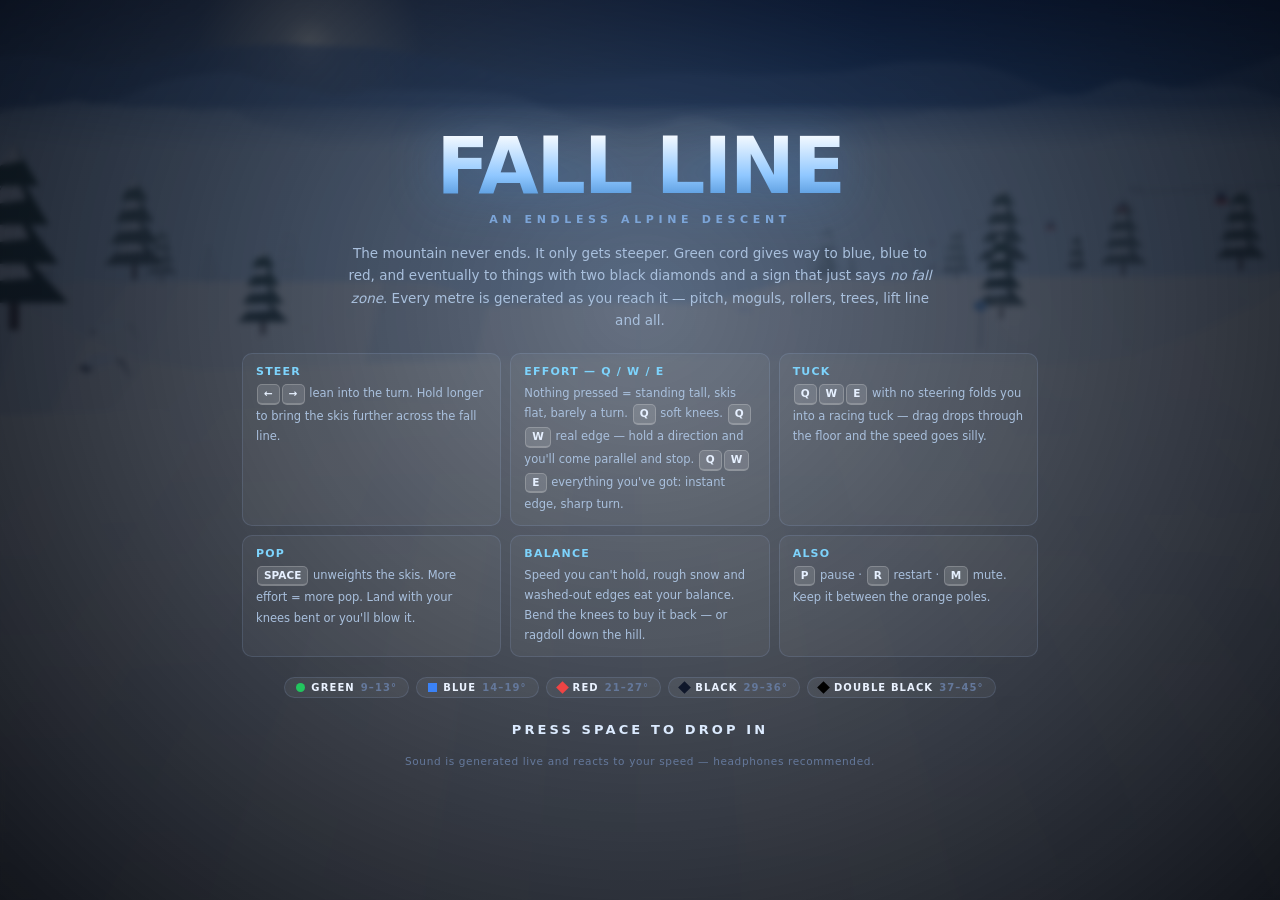
==== index.html @ 4e6a91bf "Add FALL LINE: an endless procedural alpine skiing game A single self-contained HTML file — no build" ====
<!DOCTYPE html>
<html lang="en">
<head>
<meta charset="utf-8">
<meta name="viewport" content="width=device-width, initial-scale=1, user-scalable=no">
<title>FALL LINE — an endless alpine descent</title>
<style>
  *{margin:0;padding:0;box-sizing:border-box}
  html,body{width:100%;height:100%;overflow:hidden;background:#070b14;
    font-family:"Inter",ui-sans-serif,system-ui,-apple-system,"Segoe UI",Roboto,Helvetica,Arial,sans-serif;
    color:#eaf2ff;-webkit-font-smoothing:antialiased;touch-action:none;user-select:none}
  #wrap{position:fixed;inset:0}
  canvas{display:block;width:100%;height:100%}

  /* ---------- HUD ---------- */
  #hud{position:absolute;inset:0;pointer-events:none;opacity:0;transition:opacity .4s}
  #hud.on{opacity:1}
  /* the scene behind the HUD is bright snow, so panels need real weight */
  .panel{position:absolute;background:rgba(9,17,33,.70);border:1px solid rgba(150,192,255,.22);
    border-radius:12px;padding:9px 13px;backdrop-filter:blur(9px);-webkit-backdrop-filter:blur(9px);
    box-shadow:0 6px 26px rgba(6,14,30,.30)}
  .lbl{font-size:9.5px;letter-spacing:.16em;text-transform:uppercase;color:#7f97bb;font-weight:700}
  .val{font-variant-numeric:tabular-nums;font-weight:800;line-height:1}

  #runInfo{top:16px;left:16px;min-width:210px}
  #runName{font-size:16px;font-weight:800;letter-spacing:.01em;margin-top:3px;text-shadow:0 1px 6px #000}
  #diffPill{display:inline-flex;align-items:center;gap:6px;margin-top:7px;padding:3px 10px 3px 7px;
    border-radius:999px;font-size:10px;font-weight:900;letter-spacing:.14em;
    background:#22c55e;color:#04220f;border:1px solid rgba(255,255,255,.35)}
  #diffGlyph{display:inline-block;width:11px;height:11px;background:currentColor}
  #pitchRead{margin-top:7px;font-size:10.5px;color:#93a9c9;letter-spacing:.06em}

  #dist{top:16px;left:50%;transform:translateX(-50%);text-align:center;min-width:170px}
  #distVal{font-size:27px}
  #dropVal{font-size:11px;color:#8fa6c6;margin-top:4px;font-variant-numeric:tabular-nums}

  #spd{top:16px;right:16px;text-align:right;min-width:158px}
  #spdVal{font-size:40px;letter-spacing:-.02em}
  #spdVal small{font-size:13px;color:#7f97bb;font-weight:700;letter-spacing:.1em;margin-left:5px}
  #spdSub{font-size:10.5px;color:#8fa6c6;margin-top:3px;font-variant-numeric:tabular-nums}
  #gforce{margin-top:6px;height:3px;border-radius:2px;background:rgba(255,255,255,.12);overflow:hidden}
  #gforceF{height:100%;width:0%;background:linear-gradient(90deg,#38bdf8,#a78bfa);transition:width .06s}

  #stance{bottom:16px;left:16px;min-width:236px}
  #keys{display:flex;gap:7px;margin-top:7px}
  .key{flex:1;text-align:center;padding:7px 0 6px;border-radius:8px;border:1px solid rgba(160,200,255,.2);
    background:rgba(255,255,255,.045);font-weight:900;font-size:14px;color:#5d739a;
    transition:background .08s,color .08s,box-shadow .08s}
  .key.on{background:linear-gradient(180deg,#7dd3fc,#38bdf8);color:#04202e;border-color:#bae6fd;
    box-shadow:0 0 16px rgba(56,189,248,.55)}
  .key i{display:block;font-style:normal;font-size:8px;letter-spacing:.08em;opacity:.72;margin-top:2px;font-weight:700}
  #stanceTxt{margin-top:8px;font-size:11px;color:#a9c0dd;letter-spacing:.03em;height:14px}
  #edgeWrap{margin-top:8px}
  #edgeBar{height:5px;border-radius:3px;background:rgba(255,255,255,.1);overflow:hidden;margin-top:4px;
    display:flex;justify-content:center}
  #edgeL,#edgeR{height:100%;width:0%;background:linear-gradient(90deg,#fbbf24,#f97316)}
  #edgeL{transform-origin:right}

  #stab{bottom:16px;right:16px;min-width:186px}
  #stabBar{height:8px;border-radius:5px;background:rgba(255,255,255,.1);overflow:hidden;margin-top:7px}
  #stabF{height:100%;width:0%;background:linear-gradient(90deg,#34d399,#fbbf24 62%,#ef4444);transition:width .05s}
  #stabTxt{margin-top:6px;font-size:10px;letter-spacing:.1em;color:#8fa6c6;font-weight:700;height:12px}

  /* upcoming-runs strip */
  #strip{position:absolute;right:16px;top:132px;width:22px;bottom:136px;border-radius:7px;
    overflow:hidden;border:1px solid rgba(150,192,255,.26);background:rgba(9,17,33,.70);
    display:flex;flex-direction:column-reverse;backdrop-filter:blur(9px);
    box-shadow:0 6px 26px rgba(6,14,30,.30)}
  .seg{width:100%;position:relative;border-top:1px solid rgba(226,240,255,.55)}
  #stripMe{position:absolute;left:0;width:100%;height:0;border-top:2px solid #fff;
    box-shadow:0 0 9px rgba(255,255,255,.95);z-index:2}
  #stripMe::after{content:'';position:absolute;left:-3px;top:-4px;border:4px solid transparent;
    border-left-color:#fff;filter:drop-shadow(0 0 3px rgba(255,255,255,.9))}

  /* centre toasts */
  #toast{position:absolute;left:50%;top:31%;transform:translate(-50%,-50%);text-align:center;
    pointer-events:none;opacity:0;transition:opacity .25s}
  #toast.on{opacity:1}
  #toastDiff{font-size:11px;font-weight:900;letter-spacing:.3em;padding:4px 14px;border-radius:999px;display:inline-block}
  #toastName{font-size:34px;font-weight:900;letter-spacing:.02em;margin-top:9px;text-shadow:0 3px 22px rgba(0,0,0,.85)}
  #toastSub{font-size:11.5px;letter-spacing:.22em;color:#cfe0f7;margin-top:6px;font-weight:700}

  #alerts{position:absolute;left:50%;bottom:24%;transform:translateX(-50%);text-align:center;width:420px}
  #airTime{font-size:30px;font-weight:900;letter-spacing:.05em;opacity:0;transition:opacity .18s;
    text-shadow:0 3px 18px rgba(0,0,0,.8);color:#e0f2fe}
  #warn{margin-top:6px;font-size:12px;font-weight:900;letter-spacing:.26em;color:#fca5a5;opacity:0;transition:opacity .2s}

  /* ---------- SCREENS ---------- */
  #screens{position:absolute;inset:0;display:flex;align-items:center;justify-content:center;
    background:radial-gradient(ellipse at 50% 34%,rgba(16,30,56,.6),rgba(4,7,14,.94));
    backdrop-filter:blur(3px);transition:opacity .35s}
  #screens.hide{opacity:0;pointer-events:none}
  .card{width:min(860px,92vw);max-height:92vh;overflow:auto;padding:28px 32px 26px;text-align:center}
  h1{font-size:clamp(40px,8vw,78px);font-weight:900;letter-spacing:-.03em;line-height:.92;
    background-image:linear-gradient(180deg,#fff,#8fc7ff 62%,#4b8fd4);-webkit-background-clip:text;
    background-clip:text;color:transparent;filter:drop-shadow(0 4px 26px rgba(70,140,220,.4))}
  /* NB: override with background-IMAGE only — the `background` shorthand
     resets background-clip and the heading turns into a solid bar. */
  h1.crash{background-image:linear-gradient(180deg,#fff,#fca5a5 68%,#ef4444);
    filter:drop-shadow(0 4px 26px rgba(220,70,70,.42))}
  .tag{font-size:11px;letter-spacing:.42em;color:#7ea6d8;margin-top:10px;font-weight:700}
  .blurb{margin:16px auto 0;max-width:600px;font-size:13.5px;line-height:1.65;color:#a9c0dd}
  .ctrls{display:grid;grid-template-columns:repeat(auto-fit,minmax(232px,1fr));gap:9px;margin-top:22px;text-align:left}
  .ctrl{background:rgba(255,255,255,.045);border:1px solid rgba(160,200,255,.14);border-radius:10px;padding:11px 13px}
  .ctrl b{display:block;font-size:11px;letter-spacing:.11em;color:#7dd3fc;margin-bottom:4px;font-weight:800}
  .ctrl span{font-size:11.5px;color:#a9c0dd;line-height:1.5}
  kbd{display:inline-block;padding:1px 6px;border-radius:5px;background:rgba(255,255,255,.13);
    border:1px solid rgba(255,255,255,.2);border-bottom-width:2px;font:inherit;font-size:10.5px;
    font-weight:800;color:#e6f0ff;margin:0 1px}
  .legend{display:flex;flex-wrap:wrap;gap:7px;justify-content:center;margin-top:20px}
  .lg{display:flex;align-items:center;gap:6px;font-size:10px;font-weight:800;letter-spacing:.11em;
    padding:4px 11px;border-radius:999px;background:rgba(255,255,255,.05);border:1px solid rgba(160,200,255,.14)}
  .lg i{width:9px;height:9px;display:inline-block}
  .go{margin-top:24px;font-size:13px;letter-spacing:.24em;font-weight:900;color:#dbeafe;
    animation:pulse 1.7s ease-in-out infinite}
  @keyframes pulse{0%,100%{opacity:.45}50%{opacity:1}}
  .btn{pointer-events:auto;cursor:pointer;margin-top:20px;display:inline-block;padding:12px 30px;
    border-radius:999px;font-weight:900;letter-spacing:.16em;font-size:12px;color:#04202e;
    background:linear-gradient(180deg,#93d7fb,#38bdf8);border:1px solid #bae6fd;
    box-shadow:0 8px 30px rgba(56,189,248,.35)}
  .btn:hover{filter:brightness(1.09)}
  .btn.ghost{background:transparent;color:#a9c0dd;border-color:rgba(160,200,255,.22);box-shadow:none;margin-left:8px}

  .stats{display:grid;grid-template-columns:repeat(auto-fit,minmax(228px,1fr));gap:10px;margin-top:22px}
  .st{background:rgba(255,255,255,.05);border:1px solid rgba(160,200,255,.14);border-radius:12px;padding:14px 10px}
  .st b{display:block;font-size:26px;font-weight:900;font-variant-numeric:tabular-nums;letter-spacing:-.02em}
  .st span{display:block;font-size:9px;letter-spacing:.17em;color:#7f97bb;margin-top:5px;font-weight:800}
  #grade{font-size:15px;font-weight:900;letter-spacing:.2em;margin-top:20px;color:#7dd3fc}
  #crashWhy{font-size:12.5px;color:#fca5a5;letter-spacing:.13em;font-weight:800;margin-top:9px}
  #best{font-size:11px;color:#7f97bb;letter-spacing:.1em;margin-top:14px;font-weight:700}
  .hint{font-size:10.5px;color:#64789b;margin-top:16px;letter-spacing:.06em;line-height:1.7}
  #fps{position:absolute;left:18px;top:176px;font-size:9px;color:#546d92;letter-spacing:.1em;font-weight:700}
</style>
</head>
<body>
<div id="wrap">
  <canvas id="c"></canvas>

  <div id="hud">
    <div class="panel" id="runInfo">
      <div class="lbl">Current piste</div>
      <div id="runName">—</div>
      <div id="diffPill"><i id="diffGlyph"></i><span id="diffTxt">GREEN</span></div>
      <div id="pitchRead">—</div>
    </div>

    <div class="panel" id="dist">
      <div class="lbl">Distance</div>
      <div class="val" id="distVal">0<small style="font-size:13px;color:#7f97bb"> m</small></div>
      <div id="dropVal">▼ 0 m vertical</div>
    </div>

    <div class="panel" id="spd">
      <div class="lbl">Speed</div>
      <div class="val" id="spdVal">0<small>KM/H</small></div>
      <div id="spdSub">max 0 · avg 0</div>
      <div id="gforce"><div id="gforceF"></div></div>
    </div>

    <div class="panel" id="stance">
      <div class="lbl">Stance &amp; effort</div>
      <div id="keys">
        <div class="key" id="kQ">Q<i>FLEX</i></div>
        <div class="key" id="kW">W<i>DRIVE</i></div>
        <div class="key" id="kE">E<i>SEND</i></div>
      </div>
      <div id="stanceTxt">Standing tall — no edge</div>
      <div id="edgeWrap">
        <div class="lbl">Edge angle <span id="edgeDeg" style="color:#cfe0f7">0°</span></div>
        <div id="edgeBar"><div id="edgeL"></div><div id="edgeR"></div></div>
      </div>
    </div>

    <div class="panel" id="stab">
      <div class="lbl">Balance</div>
      <div id="stabBar"><div id="stabF"></div></div>
      <div id="stabTxt">SOLID</div>
    </div>

    <div id="strip"><div id="stripMe"></div></div>

    <div id="toast">
      <div id="toastDiff">RED</div>
      <div id="toastName">—</div>
      <div id="toastSub">—</div>
    </div>

    <div id="alerts">
      <div id="airTime">AIR 0.0s</div>
      <div id="warn">OFF PISTE</div>
    </div>
    <div id="fps"></div>
  </div>

  <div id="screens">
    <div class="card" id="card"></div>
  </div>
</div>

<script>
"use strict";
/* ============================================================================
   FALL LINE — an endless procedural alpine descent
   Everything (terrain, art, physics, music) is generated at runtime.
   ========================================================================= */

/* ---------------------------------------------------------------- math ---- */
const TAU = Math.PI * 2, DEG = Math.PI / 180;
const clamp = (v, a, b) => v < a ? a : v > b ? b : v;
const lerp  = (a, b, t) => a + (b - a) * t;
const smooth= t => t * t * (3 - 2 * t);
const sstep = (a, b, x) => { const t = clamp((x - a) / (b - a || 1e-6), 0, 1); return t * t * (3 - 2 * t); };
const rnd   = (a, b) => a + Math.random() * (b - a);
const pick  = arr => arr[(Math.random() * arr.length) | 0];

function hashi(x, y) {
  let h = (Math.imul(x | 0, 374761393) + Math.imul(y | 0, 668265263)) | 0;
  h = Math.imul(h ^ (h >>> 13), 1274126177);
  return ((h ^ (h >>> 16)) >>> 0) / 4294967296;
}
function vnoise(x, y) {
  const xi = Math.floor(x), yi = Math.floor(y);
  const u = smooth(x - xi), v = smooth(y - yi);
  const a = hashi(xi, yi), b = hashi(xi + 1, yi), c = hashi(xi, yi + 1), d = hashi(xi + 1, yi + 1);
  return lerp(lerp(a, b, u), lerp(c, d, u), v);
}
function fbm(x, y, oct) {
  let s = 0, amp = 0.5, f = 1, norm = 0;
  for (let i = 0; i < oct; i++) { s += amp * vnoise(x * f, y * f); norm += amp; f *= 2.07; amp *= 0.5; }
  return s / norm;
}
function mulberry(seed) {
  let a = seed >>> 0;
  return function () {
    a = (a + 0x6D2B79F5) | 0;
    let t = Math.imul(a ^ (a >>> 15), 1 | a);
    t = (t + Math.imul(t ^ (t >>> 7), 61 | t)) ^ t;
    return ((t ^ (t >>> 14)) >>> 0) / 4294967296;
  };
}

/* ------------------------------------------------------------ constants --- */
const PHYS = {
  M: 80,             // skier + kit, kg
  G: 9.81,
  RHO: 1.15,         // air density at ~2000 m
  R_SIDECUT: 16.5,   // ski sidecut radius, m
  MU_PISTE: 0.055,   // groomed snow / base glide
  MU_POWDER: 0.135,  // off piste
  // per effort level 0..3
  CDA:       [0.86, 0.68, 0.52, 0.44],   // frontal drag area, m^2 (turning)
  CDA_TUCK:  0.235,                       // full tuck, QWE and no steering
  EDGE_MAX:  [7 * DEG, 27 * DEG, 48 * DEG, 66 * DEG],
  EDGE_RATE: [2.4, 4.0, 6.2, 9.5],       // how fast the edge sets, rad/s of travel
  PIVOT:     [0.22, 0.62, 1.15, 2.25],   // skidded steering authority, rad/s
  GRIP:      [0.34, 0.85, 1.42, 1.92],   // max lateral g the edges will hold
  COMFORT:   [12.5, 18.5, 25.5, 32.5],   // m/s before balance starts to erode
  ABSORB:    [5.6, 9.4, 13.8, 18.6],     // landing impact the legs will eat, m/s
  POP:       [1.5, 2.9, 4.2, 5.6],
};

const DIFFS = [
  { key:'green', label:'GREEN',        col:'#22c55e', ink:'#04220f', shape:'circle', slope:[9,13],  width:[27,35], mogul:0.00, rough:0.22, trees:0.30, roll:0.55, kick:0.15, glade:0    },
  { key:'blue',  label:'BLUE',         col:'#3b82f6', ink:'#dbeafe', shape:'square', slope:[14,19], width:[23,31], mogul:0.10, rough:0.38, trees:0.48, roll:0.85, kick:0.30, glade:0    },
  { key:'red',   label:'RED',          col:'#ef4444', ink:'#fee2e2', shape:'diamond',slope:[21,27], width:[18,26], mogul:0.38, rough:0.58, trees:0.70, roll:1.05, kick:0.45, glade:0.15 },
  { key:'black', label:'BLACK',        col:'#0f172a', ink:'#e2e8f0', shape:'diamond',slope:[29,36], width:[14,22], mogul:0.72, rough:0.82, trees:0.92, roll:1.25, kick:0.58, glade:0.35 },
  { key:'xblack',label:'DOUBLE BLACK', col:'#000000', ink:'#f8fafc', shape:'double', slope:[37,45], width:[11,18], mogul:0.96, rough:1.05, trees:1.10, roll:1.45, kick:0.70, glade:0.55 },
];

const NAMES = [
  ['Petit Ours','Promenade','Le Berceau','Sunnegga','Alpenrose','Marmot Meadow','Le Doux','Kinderweg','Bella Vista','Lärchenwald'],
  ['Le Grand Bleu','Chamois','Panorama','Silberhorn','Belvédère','Blaugrat','La Combe','Edelweiss','Mittelweg','Lac Bleu'],
  ['Rouge Vif','Diavolezza','Le Couloir','Steilhang','La Face','Vallée Perdue','Hexenkessel','Aiguille','Rossignol','Cresta Rossa'],
  ['Le Mur','Schwarzwand','La Bombardier','Corbeau','Todeswand','Grand Couloir','Le Tunnel','Wolfsschlucht','La Sauvage','Nera'],
  ['La Suicide','Diablerets','Höllenschlund','Le Dernier Cri','Zermatt Direttissima','La Chute','Der Sarg','Point of No Return'],
];

const RUN_TAGS = ['GROOMED AT 05:00','MOGULS','NARROW — CAUTION','WIND EXPOSED','GLADED','ICY IN PLACES','WIDE OPEN','ROLLERS','FRESH CORD','AVALANCHE ZONE','NO FALL ZONE','RACE TRAINING'];

/* ============================================================== COURSE ==== */
const ELEV_STEP = 1.0;
const COURSE = {
  sections: [], nextIdx: 0, nextZ: 0,
  elev: [], elevZ0: 0,
  kickers: [],
  chunks: new Map(),
  _cacheIdx: 0,
};

function centerAt(z) {   // the piste snakes down the mountain
  return 25 * Math.sin(z * 0.00405) + 11.5 * Math.sin(z * 0.01133 + 1.7) + 4.5 * Math.sin(z * 0.0281 + 0.6);
}
function liftX(z) { return 74 + 16 * Math.sin(z * 0.0021 + 0.4) + centerAt(z) * 0.35; }

function makeSection() {
  const i = COURSE.nextIdx++;
  // difficulty ramps, with the occasional breather
  let lvl = 0.15 + i * 0.40 + (vnoise(i * 0.63, 11.2) - 0.5) * 1.5;
  if (i > 3 && i % 5 === 4) lvl -= 1.35;                 // recovery run
  if (i === 0) lvl = 0; if (i === 1) lvl = Math.min(lvl, 1.2);
  const d = clamp(Math.round(lvl), 0, 4);
  const D = DIFFS[d];
  const len = rnd(360, 620);
  const s = {
    idx: i, diff: d, D,
    startZ: COURSE.nextZ, endZ: COURSE.nextZ + len,
    name: NAMES[d][(i * 7 + ((Math.random() * 97) | 0)) % NAMES[d].length],
    tag: pick(RUN_TAGS),
    slope: rnd(D.slope[0], D.slope[1]) * DEG,
    width: rnd(D.width[0], D.width[1]),
    mogul: D.mogul * rnd(0.55, 1.25) * (Math.random() < 0.42 ? 1 : 0.18),
    rough: D.rough * rnd(0.8, 1.2),
    roll:  D.roll  * rnd(0.7, 1.3),
    trees: D.trees, kick: D.kick, glade: D.glade * (Math.random() < 0.5 ? 1 : 0),
    phase: Math.random() * TAU,
    number: 1 + ((i * 3 + d) % 40),
  };
  COURSE.nextZ = s.endZ;
  COURSE.sections.push(s);

  // kickers / rollers you can actually launch off
  let z = s.startZ + 60;
  while (z < s.endZ - 60) {
    if (Math.random() < s.kick) {
      COURSE.kickers.push({
        z, x: centerAt(z) + rnd(-0.45, 0.45) * s.width,
        h: rnd(1.1, 1.4 + s.kick * 2.2), rx: rnd(3.2, 6.4), rz: rnd(5.5, 10),
      });
    }
    z += rnd(70, 150);
  }
  return s;
}

function slopeBlendAt(z) {          // smooth pitch across section joins
  const S = COURSE.sections;
  const i = sectionIndexAt(z), s = S[i], BL = 55;
  if (z < s.startZ + BL && i > 0) {
    const t = 0.5 * (1 - sstep(s.startZ, s.startZ + BL, z));
    return lerp(s.slope, S[i - 1].slope, t);
  }
  if (z > s.endZ - BL && i < S.length - 1) {
    const t = 0.5 * sstep(s.endZ - BL, s.endZ, z);
    return lerp(s.slope, S[i + 1].slope, t);
  }
  return s.slope;
}

function sectionIndexAt(z) {
  const S = COURSE.sections;
  let i = COURSE._cacheIdx;
  if (i < S.length && z >= S[i].startZ && z < S[i].endZ) return i;
  if (z < S[0].startZ) return 0;
  if (z >= S[S.length - 1].endZ) return S.length - 1;
  let lo = 0, hi = S.length - 1;
  while (lo < hi) { const m = (lo + hi) >> 1; if (z < S[m].endZ) hi = m; else lo = m + 1; }
  COURSE._cacheIdx = lo;
  return lo;
}

const P = { slope:0, width:0, mogul:0, rough:0, roll:0, phase:0, diff:0, sec:null };
function paramsAt(z) {
  const S = COURSE.sections;
  const i = sectionIndexAt(z), s = S[i], BL = 55;
  let o = s, t = 0;
  if (z < s.startZ + BL && i > 0)            { o = S[i - 1]; t = 0.5 * (1 - sstep(s.startZ, s.startZ + BL, z)); }
  else if (z > s.endZ - BL && i < S.length-1){ o = S[i + 1]; t = 0.5 * sstep(s.endZ - BL, s.endZ, z); }
  P.slope = lerp(s.slope, o.slope, t);
  P.width = lerp(s.width, o.width, t);
  P.mogul = lerp(s.mogul, o.mogul, t);
  P.rough = lerp(s.rough, o.rough, t);
  P.roll  = lerp(s.roll,  o.roll,  t);
  P.phase = s.phase; P.diff = s.diff; P.sec = s;
  return P;
}

function ensureCourse(zAhead) {
  while (COURSE.nextZ < zAhead + 900) makeSection();
  // elevation profile, integrated from the pitch
  const E = COURSE.elev;
  if (E.length === 0) { COURSE.elevZ0 = -40; E.push(0); }
  let zEnd = COURSE.elevZ0 + (E.length - 1) * ELEV_STEP;
  while (zEnd < zAhead + 950) {
    E.push(E[E.length - 1] - Math.tan(slopeBlendAt(zEnd + ELEV_STEP * 0.5)) * ELEV_STEP);
    zEnd += ELEV_STEP;
  }
}
function pruneCourse(z) {
  const drop = Math.floor((z - 400 - COURSE.elevZ0) / ELEV_STEP);
  if (drop > 600) { COURSE.elev.splice(0, drop); COURSE.elevZ0 += drop * ELEV_STEP; }
  while (COURSE.sections.length > 2 && COURSE.sections[1].endZ < z - 300) {
    COURSE.sections.shift(); COURSE._cacheIdx = Math.max(0, COURSE._cacheIdx - 1);
  }
  while (COURSE.kickers.length && COURSE.kickers[0].z < z - 220) COURSE.kickers.shift();
  for (const k of COURSE.chunks.keys()) if (k * CHUNK < z - 140) COURSE.chunks.delete(k);
}
function baseElev(z) {
  const E = COURSE.elev;
  const f = (z - COURSE.elevZ0) / ELEV_STEP;
  let i = f | 0;
  if (i < 0) return E[0] - (z - COURSE.elevZ0) * 0.2;
  if (i >= E.length - 1) return E[E.length - 1];
  return lerp(E[i], E[i + 1], f - i);
}

/* active kickers, refreshed once per frame (keeps terrainH cheap) */
let activeKick = [], activeKickN = 0;
function refreshKickers(z) {
  activeKick.length = 0;
  for (let i = 0; i < COURSE.kickers.length; i++) {
    const k = COURSE.kickers[i];
    if (k.z > z - 60 && k.z < z + 260) activeKick.push(k);
    else if (k.z >= z + 260) break;
  }
  activeKickN = activeKick.length;
}

/* --------------------------------------------------------- height field --
   Everything that only depends on z is cached: the sampler walks the grid
   row by row, so the same z is asked for dozens of times in a row.          */
const _ZC = [{z:NaN},{z:NaN},{z:NaN},{z:NaN},{z:NaN},{z:NaN}];
let _zci = 0;
function clearZCache() { for (const c of _ZC) c.z = NaN; }
function zData(z) {
  for (let i = 0; i < 6; i++) if (_ZC[i].z === z) return _ZC[i];
  const c = _ZC[_zci]; _zci = (_zci + 1) % 6;
  const p = paramsAt(z);
  c.z = z;
  c.base   = baseElev(z);
  c.center = centerAt(z);
  c.width  = p.width;
  c.mogul  = p.mogul;
  c.rough  = p.rough;
  c.roll   = p.roll * 1.15 * Math.sin(z * 0.0575 + p.phase) * (0.62 + 0.38 * Math.sin(z * 0.0187 + 2.1));
  return c;
}

function terrainH(x, z) {
  const c = zData(z);
  let h = c.base + c.roll;
  const dx = x - c.center, adx = dx < 0 ? -dx : dx;
  const hw = c.width;

  // gentle crown on the piste, then banks rising outside the markers
  h -= 0.00085 * dx * dx * (adx < hw ? 1 : (hw * hw) / (adx * adx));
  const over = adx - hw;
  if (over > 0) h += Math.min(6.5, 0.026 * over * over);

  const onPiste = 1 - sstep(hw * 0.86, hw * 1.16, adx);

  // moguls — a rotated hex-ish lattice, only where the piste is
  if (c.mogul > 0.02 && onPiste > 0.01) {
    const a = x * 0.92 + z * 0.37, b = z * 0.84 - x * 0.32;
    h += c.mogul * 0.50 * onPiste * (Math.sin(a) + Math.sin(b) + 0.55 * Math.sin(a + b));
  }

  // surface texture / chatter
  h += c.rough * 0.32 * (fbm(x * 0.075, z * 0.075, 2) - 0.5);
  if (onPiste < 0.98) h += (1 - onPiste) * 1.55 * (fbm(x * 0.115, z * 0.115, 3) - 0.5);

  // kickers
  for (let i = 0; i < activeKickN; i++) {
    const k = activeKick[i], kz = z - k.z;
    if (kz < -k.rz * 1.9 || kz > k.rz * 1.25) continue;
    const kx = (x - k.x) / k.rx;
    if (kx > 1.7 || kx < -1.7) continue;
    const ramp = sstep(-k.rz * 1.7, k.rz * 0.42, kz) * (1 - sstep(k.rz * 0.5, k.rz * 1.05, kz));
    h += k.h * ramp * Math.exp(-kx * kx * 1.35);
  }
  return h;
}

const NRM = { x:0, y:1, z:0 };
function terrainN(x, z, eps) {
  eps = eps || 0.55;
  const h0 = terrainH(x, z);
  const hx = terrainH(x + eps, z) - h0;
  const hz = terrainH(x, z + eps) - h0;
  let nx = -hx / eps, ny = 1, nz = -hz / eps;
  const l = Math.hypot(nx, ny, nz);
  NRM.x = nx / l; NRM.y = ny / l; NRM.z = nz / l;
  return NRM;
}

/* ============================================================== OBJECTS === */
const CHUNK = 25;
const OBJ = { TREE:0, ROCK:1, POLE:2, SIGN:3, BANNER:4, TOWER:5, NET:6, GUN:7, HAY:8 };

function chunkAt(ci) {
  let list = COURSE.chunks.get(ci);
  if (list) return list;
  list = [];
  const R = mulberry(0x9e3779b1 ^ (ci * 2654435761));
  const z0 = ci * CHUNK, z1 = z0 + CHUNK;
  if (z1 > COURSE.nextZ - 40 || z0 < COURSE.elevZ0 + 4) { COURSE.chunks.set(ci, list); return list; }

  const p = paramsAt(z0 + CHUNK * 0.5);
  const sec = p.sec, cx = centerAt(z0 + CHUNK * 0.5), hw = p.width;

  // section furniture — sign pair + gate banner at the top of every run
  if (sec.startZ >= z0 && sec.startZ < z1) {
    const sz = sec.startZ, sc = centerAt(sz), sw = paramsAt(sz).width;
    list.push({ t:OBJ.BANNER, z:sz, x:sc, w:sw, sec, hard:true });
    list.push({ t:OBJ.SIGN, z:sz + 7, x:sc - sw - 2.6, sec, side:-1, hard:true });
    list.push({ t:OBJ.SIGN, z:sz + 7, x:sc + sw + 2.6, sec, side: 1, hard:true });
  }

  // piste markers, every 15 m each side, alternating colour
  for (let z = z0; z < z1; z += 15) {
    const zz = Math.ceil(z / 15) * 15;
    if (zz < z0 || zz >= z1) continue;
    const c = centerAt(zz), w = paramsAt(zz).width;
    const orange = ((zz / 15) | 0) % 2 === 0;
    list.push({ t:OBJ.POLE, z:zz, x:c - w, orange });
    list.push({ t:OBJ.POLE, z:zz, x:c + w, orange, right:true });
  }

  // B-net on the steeper stuff
  if (sec.diff >= 3 && R() < 0.45) {
    const side = R() < 0.5 ? -1 : 1;
    for (let z = z0; z < z1; z += 5) {
      const c = centerAt(z), w = paramsAt(z).width;
      list.push({ t:OBJ.NET, z, x:c + side * (w + 1.3), side, end:(z + 5 >= z1) });
    }
  }

  // trees — outside the markers, plus glades inside on the gnarly runs
  const nTree = Math.round(sec.trees * 13);
  for (let i = 0; i < nTree; i++) {
    const z = z0 + R() * CHUNK;
    const c = centerAt(z), w = paramsAt(z).width;
    const side = R() < 0.5 ? -1 : 1;
    let x = c + side * (w + 2.2 + Math.pow(R(), 0.62) * 52);
    if (sec.glade > 0 && R() < sec.glade * 0.5) x = c + (R() * 2 - 1) * w * 0.92;
    list.push({ t:OBJ.TREE, z, x, h:rnd(4.5, 12.5), kind:R() < 0.72 ? 0 : 1, seed:R() });
  }

  // rocks & terrain features
  const nRock = Math.round((0.7 + sec.diff * 0.75) * R() * 3);
  for (let i = 0; i < nRock; i++) {
    const z = z0 + R() * CHUNK;
    const c = centerAt(z), w = paramsAt(z).width;
    const inside = sec.diff >= 3 && R() < 0.34;
    const x = inside ? c + (R() * 2 - 1) * w * 0.85 : c + (R() < 0.5 ? -1 : 1) * (w + 1.5 + R() * 30);
    list.push({ t:OBJ.ROCK, z, x, r:rnd(0.55, 1.7), seed:R() });
  }

  // snow guns on the easier pistes
  if (sec.diff <= 2 && R() < 0.22) {
    const z = z0 + R() * CHUNK, c = centerAt(z), w = paramsAt(z).width;
    list.push({ t:OBJ.GUN, z, x:c + (R() < 0.5 ? -1 : 1) * (w + 1.8), seed:R() });
  }

  // chairlift towers every 60 m
  const tz = Math.ceil(z0 / 60) * 60;
  if (tz >= z0 && tz < z1) list.push({ t:OBJ.TOWER, z:tz, x:liftX(tz), h:rnd(9, 13.5) });

  // padded hay bales guarding the nasty stuff
  if (sec.diff >= 2 && R() < 0.15) {
    const z = z0 + R() * CHUNK, c = centerAt(z), w = paramsAt(z).width;
    list.push({ t:OBJ.HAY, z, x:c + (R() < 0.5 ? -1 : 1) * (w + 0.8), seed:R() });
  }

  for (const o of list) if (o.y === undefined) o.y = terrainH(o.x, o.z);
  list.sort((a, b) => b.z - a.z);
  COURSE.chunks.set(ci, list);
  return list;
}

/* ================================================================ AUDIO === */
const AU = {
  ctx:null, ok:false, muted:false,
  master:null, musicBus:null, sfxBus:null, delay:null, noiseBuf:null,
  wind:null, windGain:null, windFilt:null,
  carve:null, carveGain:null, carveFilt:null,
  chatter:null, chatterGain:null,
  step:0, nextT:0, bpm:96, intensity:0, prog:null, root:57, curDiff:-1,

  init() {
    if (this.ctx) return;
    const AC = window.AudioContext || window.webkitAudioContext;
    if (!AC) return;
    const ctx = this.ctx = new AC();

    const comp = ctx.createDynamicsCompressor();
    comp.threshold.value = -15; comp.knee.value = 26; comp.ratio.value = 5;
    comp.attack.value = 0.004; comp.release.value = 0.22;
    this.master = ctx.createGain(); this.master.gain.value = 0.85;
    this.master.connect(comp); comp.connect(ctx.destination);

    this.musicBus = ctx.createGain(); this.musicBus.gain.value = 0.62; this.musicBus.connect(this.master);
    this.sfxBus   = ctx.createGain(); this.sfxBus.gain.value   = 0.95; this.sfxBus.connect(this.master);

    // ping-pong-ish delay for the arp / lead
    const d = ctx.createDelay(1.0); d.delayTime.value = 0.27;
    const fb = ctx.createGain(); fb.gain.value = 0.36;
    const dl = ctx.createBiquadFilter(); dl.type = 'lowpass'; dl.frequency.value = 2400;
    d.connect(dl); dl.connect(fb); fb.connect(d);
    const dw = ctx.createGain(); dw.gain.value = 0.42; d.connect(dw); dw.connect(this.musicBus);
    this.delay = d;

    // noise source used by every wind / snow-spray voice
    const n = ctx.sampleRate * 2;
    const buf = ctx.createBuffer(1, n, ctx.sampleRate);
    const ch = buf.getChannelData(0);
    let last = 0;
    for (let i = 0; i < n; i++) { const w = Math.random() * 2 - 1; last = (last + 0.03 * w) / 1.03; ch[i] = w * 0.72 + last * 2.6; }
    this.noiseBuf = buf;

    this.wind = this.loopNoise(); this.windFilt = ctx.createBiquadFilter();
    this.windFilt.type = 'bandpass'; this.windFilt.frequency.value = 480; this.windFilt.Q.value = 0.62;
    this.windGain = ctx.createGain(); this.windGain.gain.value = 0;
    this.wind.connect(this.windFilt); this.windFilt.connect(this.windGain); this.windGain.connect(this.sfxBus);

    this.carve = this.loopNoise(); this.carveFilt = ctx.createBiquadFilter();
    this.carveFilt.type = 'bandpass'; this.carveFilt.frequency.value = 1800; this.carveFilt.Q.value = 1.5;
    this.carveGain = ctx.createGain(); this.carveGain.gain.value = 0;
    this.carve.connect(this.carveFilt); this.carveFilt.connect(this.carveGain); this.carveGain.connect(this.sfxBus);

    this.chatter = this.loopNoise(); const cf = ctx.createBiquadFilter();
    cf.type = 'lowpass'; cf.frequency.value = 260; cf.Q.value = 6;
    this.chatterGain = ctx.createGain(); this.chatterGain.gain.value = 0;
    this.chatter.connect(cf); cf.connect(this.chatterGain); this.chatterGain.connect(this.sfxBus);

    this.nextT = ctx.currentTime + 0.12;
    this.setDifficulty(0);
    this.ok = true;
  },
  loopNoise() {
    const s = this.ctx.createBufferSource();
    s.buffer = this.noiseBuf; s.loop = true; s.start();
    return s;
  },
  resume() { if (this.ctx && this.ctx.state === 'suspended') this.ctx.resume(); },

  setDifficulty(d) {
    if (d === this.curDiff) return;
    this.curDiff = d;
    const MAJ = [0,4,7,11], MIN = [0,3,7,10], SUS = [0,5,7,10], DIM = [0,3,6,10];
    const table = [
      { root:64, seq:[[0,MAJ],[7,MAJ],[9,MIN],[5,MAJ]] },
      { root:62, seq:[[0,MAJ],[5,MAJ],[7,SUS],[9,MIN]] },
      { root:57, seq:[[0,MIN],[10,MAJ],[5,MIN],[7,MIN]] },
      { root:55, seq:[[0,MIN],[8,MAJ],[3,MAJ],[10,MAJ]] },
      { root:53, seq:[[0,MIN],[1,MAJ],[0,MIN],[8,DIM]] },
    ][clamp(d, 0, 4)];
    this.root = table.root; this.prog = table.seq;
  },
  mtof: m => 440 * Math.pow(2, (m - 69) / 12),

  voice(o) {
    const ctx = this.ctx, t = o.t;
    const osc = ctx.createOscillator();
    osc.type = o.type || 'sawtooth';
    osc.frequency.setValueAtTime(o.f, t);
    if (o.f2) osc.frequency.exponentialRampToValueAtTime(Math.max(20, o.f2), t + o.dur * (o.slide || 0.85));
    if (o.detune) osc.detune.value = o.detune;
    const g = ctx.createGain();
    const pk = o.g, a = o.a === undefined ? 0.008 : o.a;
    g.gain.setValueAtTime(0.0001, t);
    g.gain.linearRampToValueAtTime(pk, t + a);
    g.gain.exponentialRampToValueAtTime(0.0001, t + o.dur);
    let node = osc;
    if (o.filt) {
      const bf = ctx.createBiquadFilter();
      bf.type = o.ftype || 'lowpass'; bf.frequency.setValueAtTime(o.filt, t);
      if (o.filt2) bf.frequency.exponentialRampToValueAtTime(Math.max(60, o.filt2), t + o.dur);
      bf.Q.value = o.q || 1;
      osc.connect(bf); node = bf;
    }
    node.connect(g);
    g.connect(o.dest || this.musicBus);
    if (o.send) { const s = ctx.createGain(); s.gain.value = o.send; g.connect(s); s.connect(this.delay); }
    osc.start(t); osc.stop(t + o.dur + 0.05);
  },
  noiseHit(o) {
    const ctx = this.ctx, t = o.t;
    const s = ctx.createBufferSource(); s.buffer = this.noiseBuf;
    s.playbackRate.value = o.rate || 1;
    const bf = ctx.createBiquadFilter(); bf.type = o.ftype || 'bandpass';
    bf.frequency.setValueAtTime(o.f, t);
    if (o.f2) bf.frequency.exponentialRampToValueAtTime(Math.max(60, o.f2), t + o.dur);
    bf.Q.value = o.q || 1;
    const g = ctx.createGain();
    g.gain.setValueAtTime(0.0001, t);
    g.gain.linearRampToValueAtTime(o.g, t + (o.a || 0.004));
    g.gain.exponentialRampToValueAtTime(0.0001, t + o.dur);
    s.connect(bf); bf.connect(g); g.connect(o.dest || this.sfxBus);
    s.start(t, Math.random() * 1.5); s.stop(t + o.dur + 0.05);
  },

  update(dt, S) {
    if (!this.ok || this.ctx.state !== 'running') return;
    const spd = S ? S.speed : 0;
    const target = clamp((spd - 5.5) / 24, 0, 1);
    this.intensity += (target - this.intensity) * Math.min(1, dt * 1.4);
    const I = this.intensity;
    this.bpm = 84 + 70 * I;

    // live SFX beds
    if (S) {
      const wg = clamp((spd / 34) * (spd / 34), 0, 1) * 0.34 + (S.air ? 0.09 : 0);
      this.windGain.gain.setTargetAtTime(this.muted ? 0 : wg, this.ctx.currentTime, 0.09);
      this.windFilt.frequency.setTargetAtTime(360 + spd * 26, this.ctx.currentTime, 0.12);
      const ea = Math.abs(S.edge);
      const cg = S.air ? 0 : clamp(S.carveNoise, 0, 1) * 0.30;
      this.carveGain.gain.setTargetAtTime(this.muted ? 0 : cg, this.ctx.currentTime, 0.05);
      this.carveFilt.frequency.setTargetAtTime(900 + ea * 2600 + spd * 34, this.ctx.currentTime, 0.06);
      this.carveFilt.Q.setTargetAtTime(0.9 + ea * 3.4, this.ctx.currentTime, 0.1);
      const ch = S.air ? 0 : clamp(S.chatter, 0, 1) * 0.30;
      this.chatterGain.gain.setTargetAtTime(this.muted ? 0 : ch, this.ctx.currentTime, 0.05);
    }

    // 16th-note scheduler
    const now = this.ctx.currentTime;
    if (this.nextT < now - 0.4) this.nextT = now + 0.05;
    const stepDur = 60 / this.bpm / 4;
    let guard = 0;
    while (this.nextT < now + 0.16 && guard++ < 40) {
      this.schedule(this.step, this.nextT, I);
      this.nextT += stepDur;
      this.step = (this.step + 1) % 64;
    }
  },

  schedule(s, t, I) {
    if (this.muted || !this.prog) return;
    const bar = (s / 16) | 0, sub = s % 16;
    const ch = this.prog[bar % this.prog.length];
    const rt = this.root + ch[0], tones = ch[1];
    const F = AU.mtof;
    const lvl = (thr) => clamp((I - thr) / (1 - thr), 0, 1);

    // pad — the alpine bed, always present
    if (sub === 0) {
      const g = 0.052 + 0.05 * I;
      for (let i = 0; i < 3; i++) {
        this.voice({ type:'sawtooth', f:F(rt + 12 + tones[i]), t, dur:60/this.bpm*4.1, g,
          a:0.5, filt:520 + 1500 * I, filt2:340 + 900 * I, q:1.4, detune:(i - 1) * 9 });
      }
      this.voice({ type:'sine', f:F(rt - 12), t, dur:60/this.bpm*4.1, g:0.10 + 0.06*I, a:0.35 });
    }
    // bass
    const bp = [1,0,0,1, 0,0,1,0, 1,0,0,1, 0,1,0,0];
    if (bp[sub] && I > 0.04) {
      this.voice({ type:'sawtooth', f:F(rt), t, dur:0.30, g:0.14 + 0.09 * lvl(0.04),
        filt:220 + 620 * I, q:5.5 });
    }
    // hats
    if (sub % 2 === 0 && I > 0.24) {
      this.noiseHit({ t, f:8200, dur:sub % 4 === 0 ? 0.05 : 0.032, g:(0.028 + 0.03 * lvl(0.24)) * (sub % 4 === 0 ? 1.3 : 0.8),
        ftype:'highpass', q:0.8, dest:this.musicBus });
    }
    // kick
    if ((sub % 8 === 0 || (sub === 11 && bar % 2 === 1)) && I > 0.33) {
      this.voice({ type:'sine', f:118, f2:41, t, dur:0.32, g:0.36 * (0.5 + 0.5 * lvl(0.33)), a:0.003, slide:0.35 });
      this.noiseHit({ t, f:120, dur:0.03, g:0.07, ftype:'lowpass', dest:this.musicBus });
    }
    // clap
    if ((sub === 4 || sub === 12) && I > 0.48) {
      this.noiseHit({ t, f:1750, dur:0.15, g:0.10 * lvl(0.48), q:0.7, dest:this.musicBus });
    }
    // arpeggio
    if (I > 0.42) {
      const seq = [0,1,2,3,2,1,3,2];
      const n = tones[seq[s % seq.length] % tones.length] + (s % 8 < 4 ? 12 : 24);
      this.voice({ type:'square', f:F(rt + n), t, dur:0.16, g:0.055 * lvl(0.42),
        filt:900 + 5200 * I, q:7, send:0.34 });
    }
    // lead hook
    if (I > 0.66) {
      const mel = [null,null,0,null, 2,null,null,3, null,2,null,null, 4,null,3,null];
      const m = mel[sub];
      if (m !== null && m !== undefined && bar % 2 === 1) {
        this.voice({ type:'triangle', f:F(rt + 24 + tones[m % tones.length]), t, dur:0.42,
          g:0.10 * lvl(0.66), a:0.012, filt:5200, send:0.55 });
      }
    }
  },

  /* one-shots */
  land(v)   { if (!this.ok || this.muted) return; const t = this.ctx.currentTime;
              this.noiseHit({ t, f:900, f2:120, dur:0.26, g:clamp(v/17,0.08,0.5), q:0.7 });
              this.voice({ type:'sine', f:150, f2:48, t, dur:0.22, g:clamp(v/26,0.05,0.34), dest:this.sfxBus }); },
  pop()     { if (!this.ok || this.muted) return; const t = this.ctx.currentTime;
              this.noiseHit({ t, f:2600, f2:6200, dur:0.16, g:0.10, q:0.9 }); },
  hit()     { if (!this.ok || this.muted) return; const t = this.ctx.currentTime;
              this.noiseHit({ t, f:420, f2:90, dur:0.4, g:0.42, q:0.6 });
              this.voice({ type:'sine', f:90, f2:32, t, dur:0.5, g:0.34, dest:this.sfxBus }); },
  crash()   { if (!this.ok || this.muted) return; const t = this.ctx.currentTime;
              this.noiseHit({ t, f:1500, f2:70, dur:1.5, g:0.52, q:0.4 });
              this.voice({ type:'sawtooth', f:240, f2:26, t, dur:1.4, g:0.24, filt:900, filt2:110, dest:this.sfxBus });
              this.voice({ type:'sine', f:64, f2:24, t, dur:1.2, g:0.34, dest:this.sfxBus });
              if (this.musicBus) { this.musicBus.gain.cancelScheduledValues(t);
                this.musicBus.gain.setValueAtTime(this.musicBus.gain.value, t);
                this.musicBus.gain.linearRampToValueAtTime(0.10, t + 0.5); } },
  revive()  { if (!this.ok) return; const t = this.ctx.currentTime;
              this.musicBus.gain.cancelScheduledValues(t);
              this.musicBus.gain.setValueAtTime(this.musicBus.gain.value, t);
              this.musicBus.gain.linearRampToValueAtTime(0.62, t + 0.7); },
  chime(d)  { if (!this.ok || this.muted) return; const t = this.ctx.currentTime;
              const base = [76,74,69,67,65][clamp(d,0,4)];
              const iv = d >= 3 ? [0,3,7] : [0,4,7];
              for (let i = 0; i < 3; i++)
                this.voice({ type:'triangle', f:AU.mtof(base + iv[i]), t:t + i * 0.075, dur:0.75,
                  g:0.15, a:0.006, filt:5200, send:0.5 }); },
};

/* ================================================================ INPUT === */
const keys = Object.create(null);
const IN = { steer:0, effort:0, q:false, w:false, e:false, pop:false };
addEventListener('keydown', ev => {
  const k = ev.key.toLowerCase();
  if ([' ','arrowleft','arrowright','arrowup','arrowdown','q','w','e','r','p','escape'].includes(k)) ev.preventDefault();
  if (keys[k]) return;
  keys[k] = true;
  if (k === ' ')      GAME.space();
  if (k === 'r')      GAME.restart();
  if (k === 'p' || k === 'escape') GAME.togglePause();
  if (k === 'm')      { AU.muted = !AU.muted; if (AU.master) AU.master.gain.value = AU.muted ? 0 : 0.85; }
});
addEventListener('keyup', ev => { keys[ev.key.toLowerCase()] = false; });
addEventListener('blur', () => { for (const k in keys) keys[k] = false; });

function readInput() {
  const l = keys['arrowleft'] || keys['a'], r = keys['arrowright'] || keys['d'];
  IN.steer = (r ? 1 : 0) - (l ? 1 : 0);
  IN.q = !!keys['q']; IN.w = !!keys['w']; IN.e = !!keys['e'];
  IN.effort = (IN.q ? 1 : 0) + (IN.w ? 1 : 0) + (IN.e ? 1 : 0);
}

/* =============================================================== SKIER ==== */
const S = {
  x:0, y:0, z:0, vx:0, vy:0, vz:0,
  yaw:0,              // ski heading; 0 = straight down the fall line
  edge:0,             // signed edge engagement, -1..1
  steerS:0,           // smoothed steering input
  crouch:0,           // 0 tall .. 1 tuck
  speed:0, air:false, airT:0, airTotal:0, bestAir:0,
  onGround:true, risk:0, lat:0, skid:0, carveNoise:0, chatter:0, gForce:1,
  edgeAngle:0, tuck:false, offPiste:0, popCd:0, lastPop:0,
  dist:0, drop:0, startY:0, maxSpeed:0, time:0, alive:true, maxDiff:0,
};

function resetSkier() {
  ensureCourse(200);
  refreshKickers(0);
  S.z = 0; S.x = centerAt(0); S.y = terrainH(S.x, S.z);
  S.vx = 0; S.vy = 0; S.vz = 2.4;
  S.yaw = 0; S.edge = 0; S.steerS = 0; S.crouch = 0;
  S.speed = 2.4; S.air = false; S.airT = 0; S.airTotal = 0; S.bestAir = 0;
  S.onGround = true; S.risk = 0; S.lat = 0; S.skid = 0; S.carveNoise = 0; S.chatter = 0;
  S.gForce = 1; S.edgeAngle = 0; S.tuck = false; S.offPiste = 0; S.popCd = 0;
  S.dist = 0; S.drop = 0; S.startY = S.y; S.maxSpeed = 0; S.time = 0; S.alive = true; S.maxDiff = 0;
}

function stepPhysics(dt) {
  if (!S.alive) return;
  const eff = IN.effort;
  const steerIn = IN.steer;

  /* ---- stance ---- */
  const crouchTarget = eff / 3;
  S.crouch += (crouchTarget - S.crouch) * Math.min(1, dt * 9);
  S.tuck = (eff === 3 && steerIn === 0 && !S.air);

  /* ---- steering & edge set ---- */
  const rate = PHYS.EDGE_RATE[eff];
  S.steerS += (steerIn - S.steerS) * Math.min(1, dt * rate);
  if (Math.abs(steerIn) < 0.01) S.steerS *= Math.max(0, 1 - dt * (2.0 + eff * 1.6));
  S.edge = S.steerS;
  const phiMax = PHYS.EDGE_MAX[eff];
  S.edgeAngle = Math.abs(S.edge) * phiMax;

  const p = paramsAt(S.z);
  const hw = p.width, dxc = S.x - centerAt(S.z);
  S.offPiste = sstep(hw * 0.92, hw * 1.14, Math.abs(dxc));

  const gh = terrainH(S.x, S.z);
  const n = terrainN(S.x, S.z);
  const nx = n.x, ny = n.y, nz = n.z;

  /* ---- ground contact ---- */
  const wasAir = S.air;
  const above = S.y - gh;
  S.onGround = above <= 0.045;
  S.air = !S.onGround;

  if (S.onGround) {
    if (wasAir) {
      const impact = -(S.vx * nx + S.vy * ny + S.vz * nz);
      const cap = PHYS.ABSORB[eff];
      if (impact > cap) {
        if (impact > cap * 1.55) return crash('BLEW THE LANDING');
        S.risk += (impact - cap) / cap * 0.65;
      }
      if (impact > 1.6) {
        AU.land(impact);
        spray(Math.min(46, impact * 3.2), 1.5);
        cam.shake = Math.min(1.2, impact * 0.055);
      }
      if (S.airT > 0.28) { S.bestAir = Math.max(S.bestAir, S.airT); HUD.airPop(S.airT); }
      S.airTotal += S.airT;
      // scrub some speed on a heavy landing, less if the legs were loaded
      const scrub = clamp((impact - cap * 0.4) / 14, 0, 0.34) * (1 - eff * 0.16);
      S.vx *= 1 - scrub; S.vy *= 1 - scrub; S.vz *= 1 - scrub;
      S.airT = 0;
    }
    S.y = gh;
    // kill velocity into the surface
    const vn = S.vx * nx + S.vy * ny + S.vz * nz;
    if (vn < 0) { S.vx -= vn * nx; S.vy -= vn * ny; S.vz -= vn * nz; }
  } else {
    S.airT += dt;
  }

  /* ---- forces ---- */
  let ax = 0, ay = -PHYS.G, az = 0;

  if (S.onGround) {
    // gravity resolved into the slope plane
    const gdotn = -PHYS.G * ny;
    const gN = Math.abs(gdotn);                 // normal acceleration, ~g cos(theta)
    ax = -gdotn * nx; ay = -PHYS.G - gdotn * ny; az = -gdotn * nz;

    // ski frame: forward along the heading, projected onto the slope
    let fx = Math.sin(S.yaw), fy = 0, fz = Math.cos(S.yaw);
    const fd = fx * nx + fy * ny + fz * nz;
    fx -= fd * nx; fy -= fd * ny; fz -= fd * nz;
    const fl = Math.hypot(fx, fy, fz) || 1;
    fx /= fl; fy /= fl; fz /= fl;
    // lateral = n x forward
    let lx = ny * fz - nz * fy, ly = nz * fx - nx * fz, lz = nx * fy - ny * fx;
    const ll = Math.hypot(lx, ly, lz) || 1;
    lx /= ll; ly /= ll; lz /= ll;

    const vf = S.vx * fx + S.vy * fy + S.vz * fz;
    const vl = S.vx * lx + S.vy * ly + S.vz * lz;
    S.lat = vl;
    const sp = Math.hypot(S.vx, S.vy, S.vz);

    /* -- edge grip: resist the sideways slide, up to what the edges hold -- */
    const engage = 0.16 + 0.84 * Math.abs(S.edge);
    const snowGrip = lerp(1, 0.62, S.offPiste);      // powder holds an edge poorly
    const gripMax = PHYS.GRIP[eff] * gN * engage * snowGrip;
    const need = Math.abs(vl) / Math.max(dt, 1e-4);
    const applied = Math.min(need, gripMax);
    const sgn = vl > 0 ? -1 : 1;
    ax += sgn * applied * lx; ay += sgn * applied * ly; az += sgn * applied * lz;

    S.skid = clamp(Math.abs(vl) / 5.5, 0, 1);

    /* -- skidding also drags the skis back: this is how you scrub speed -- */
    const skidDrag = (0.30 + 0.55 * Math.abs(S.edge)) * (0.4 + eff * 0.28) * gN
                     * clamp(Math.abs(vl) / 2.4, 0, 1.6);

    /* -- an edged ski held across the fall line ploughs snow. This is the
          actual brake: turn shape controls speed, and holding the turn past
          ~40° off the fall line is what brings you to a stop.             -- */
    const across = clamp((Math.abs(S.yaw) - 42 * DEG) / (45 * DEG), 0, 1);
    const brake = across * Math.abs(S.steerS) * (0.10 + 0.72 * (eff / 3))
                  * (0.30 + 0.70 * Math.abs(S.edge)) * gN * clamp(sp / 2.5, 0, 1);

    /* -- base friction + air drag -- */
    const mu = lerp(PHYS.MU_PISTE, PHYS.MU_POWDER, S.offPiste)
             + p.rough * 0.012 + p.mogul * 0.020;
    const cda = S.tuck ? PHYS.CDA_TUCK : PHYS.CDA[eff];
    const drag = 0.5 * PHYS.RHO * cda * sp * sp / PHYS.M;
    const resist = mu * gN + skidDrag + brake + drag;
    if (sp > 0.02) {
      const rx = S.vx / sp, ry = S.vy / sp, rz = S.vz / sp;
      const dv = Math.min(resist, sp / Math.max(dt, 1e-4));
      ax -= rx * dv; ay -= ry * dv; az -= rz * dv;
    }

    /* -- yaw: carving radius from the sidecut, plus skidded pivot -- */
    const phi = S.edgeAngle;
    const R = Math.max(3.0, PHYS.R_SIDECUT * Math.cos(phi));
    const wCarve = (Math.abs(vf) / R) * Math.abs(S.edge) * (0.35 + 0.65 * (eff / 3));
    // Pivot authority never drops to zero: stopped and sideways across the
    // hill you must still be able to step the skis back to the fall line.
    const wPivot = PHYS.PIVOT[eff] * Math.abs(S.edge) * clamp(0.30 + sp / 5.5, 0, 1);
    S.yaw += Math.sign(S.edge) * (wCarve + wPivot) * dt;
    // Flat skis can't hold a traverse — gravity washes the tails downhill and
    // points you back down the fall line. Also true at a standstill.
    if (Math.abs(S.edge) < 0.06)
      S.yaw -= S.yaw * dt * (0.55 - eff * 0.11) * clamp(0.35 + sp / 8, 0, 1);
    S.yaw = clamp(S.yaw, -102 * DEG, 102 * DEG);

    S.gForce = Math.hypot(applied, gN) / PHYS.G;
    S.carveNoise = clamp((0.25 + Math.abs(S.edge) * 0.9) * (sp / 20) + S.skid * 0.75
                         + across * Math.abs(S.steerS) * clamp(sp / 9, 0, 1) * 0.8, 0, 1.3);
    S.chatter = clamp((p.mogul * 0.7 + p.rough * 0.35 + S.offPiste * 0.5) * (sp / 18), 0, 1);

    /* -- spray from the edges -- */
    if (sp > 3 && (S.skid > 0.06 || Math.abs(S.edge) > 0.3 || across > 0.15))
      spray((S.skid * 26 + Math.abs(S.edge) * 7 + across * Math.abs(S.steerS) * 20)
            * dt * 60 * 0.35, 0.55 + S.skid + across * 0.5);

    /* -- balance erosion -- */
    const comfort = (S.tuck ? 35.5 : PHYS.COMFORT[eff]) * lerp(1, 0.78, S.offPiste);
    let load = 0;
    if (sp > comfort) load += (sp - comfort) / comfort * 1.5;
    const rough = p.mogul * 0.85 + p.rough * 0.5 + S.offPiste * 0.75;
    load += rough * clamp((sp - comfort * 0.45) / comfort, 0, 2) * 1.15;
    load += clamp(Math.abs(vl) / (2.6 + eff * 3.4) - 0.55, 0, 2) * 0.85;
    if (need > gripMax * 1.05 && sp > 12) load += 0.35;        // edges washing out
    S.risk += (load - (0.42 + eff * 0.40)) * dt;
    S.risk = clamp(S.risk, 0, 1.05);
    if (S.risk >= 1) return crash(S.offPiste > 0.5 ? 'BURIED THE TIPS' : 'CAUGHT AN EDGE');

    /* -- pop / unweight -- */
    S.popCd = Math.max(0, S.popCd - dt);
    if (IN.pop && S.popCd <= 0) {
      const v = PHYS.POP[eff];
      S.vx += nx * v; S.vy += ny * v; S.vz += nz * v;
      S.y += 0.06; S.popCd = 0.35; AU.pop(); IN.pop = false;
    }
  } else {
    IN.pop = false;
    // in the air: gravity + drag only, and you can steer the skis a little
    const sp = Math.hypot(S.vx, S.vy, S.vz);
    const cda = S.tuck || eff === 3 ? PHYS.CDA_TUCK * 1.25 : PHYS.CDA[eff];
    const drag = 0.5 * PHYS.RHO * cda * sp * sp / PHYS.M;
    if (sp > 0.02) { ax -= S.vx / sp * drag; ay -= S.vy / sp * drag; az -= S.vz / sp * drag; }
    S.yaw += S.steerS * (0.7 + eff * 0.25) * dt;
    S.yaw = clamp(S.yaw, -102 * DEG, 102 * DEG);
    S.skid *= Math.max(0, 1 - dt * 3);
    S.carveNoise *= Math.max(0, 1 - dt * 5);
    S.chatter = 0;
    S.gForce = 0;
    S.risk = Math.max(0, S.risk - dt * 0.16);
  }

  S.vx += ax * dt; S.vy += ay * dt; S.vz += az * dt;
  S.x += S.vx * dt; S.y += S.vy * dt; S.z += S.vz * dt;

  S.speed = Math.hypot(S.vx, S.vy, S.vz);
  S.maxSpeed = Math.max(S.maxSpeed, S.speed);
  S.dist = Math.max(S.dist, S.z);
  S.drop = S.startY - S.y;
  S.maxDiff = Math.max(S.maxDiff, p.diff);
  S.time += dt;

  checkCollisions();
}

function crash(reason) {
  if (!S.alive) return;
  S.alive = false;
  GAME.crashReason = reason;
  GAME.state = 'crash';
  GAME.crashT = 0;
  GAME.timeScale = 0.32;
  AU.crash();
  buildRagdoll();
  spray(120, 3.2);
  cam.shake = 1.6;
  cam.crashSide = Math.random() < 0.5 ? -1 : 1;
  cam.crashYaw = cam.yaw + cam.crashSide * 1.15;   // swing wide, past whatever you hit
}

/* ---------------------------------------------------------- collisions --- */
function checkCollisions() {
  const c0 = Math.floor((S.z - 6) / CHUNK), c1 = Math.floor((S.z + 8) / CHUNK);
  for (let ci = c0; ci <= c1; ci++) {
    const list = chunkAt(ci);
    for (let i = 0; i < list.length; i++) {
      const o = list[i];
      const dz = o.z - S.z;
      if (dz < -2.2 || dz > 2.2) continue;
      const dx = o.x - S.x;
      let rad = 0, kind = 0;   // 0 = soft, 1 = hard
      switch (o.t) {
        case OBJ.TREE:   rad = 0.42 + o.h * 0.032; kind = 1; break;
        case OBJ.ROCK:   rad = o.r * 0.85; kind = o.r > 0.9 ? 1 : 0; break;
        case OBJ.TOWER:  rad = 1.05; kind = 1; break;
        case OBJ.GUN:    rad = 0.55; kind = 1; break;
        case OBJ.NET:    rad = 0.55; kind = 1; break;
        case OBJ.HAY:    rad = 0.75; kind = 0; break;
        case OBJ.POLE:   rad = 0.20; kind = 0; break;
        case OBJ.SIGN:   rad = 0.30; kind = 1; break;
        default: continue;
      }
      if (Math.abs(dx) > rad + 0.5) continue;
      if (S.y - o.y > (o.t === OBJ.POLE ? 1.4 : o.t === OBJ.ROCK ? o.r * 1.5 + 0.4 : 3.0)) continue; // cleared it
      if (Math.hypot(dx, dz) > rad + 0.42) continue;

      if (kind === 1) return crash(o.t === OBJ.TREE ? 'MET A TREE'
                                : o.t === OBJ.TOWER ? 'HIT A LIFT TOWER'
                                : o.t === OBJ.NET ? 'INTO THE B-NET'
                                : o.t === OBJ.SIGN ? 'TOOK OUT A SIGN' : 'HIT A ROCK');
      // soft: a smack, some speed, some balance
      const f = o.t === OBJ.POLE ? 0.09 : 0.26;
      S.vx *= 1 - f; S.vy *= 1 - f; S.vz *= 1 - f;
      S.risk = clamp(S.risk + (o.t === OBJ.POLE ? 0.10 : 0.30), 0, 1.05);
      cam.shake = Math.max(cam.shake, o.t === OBJ.POLE ? 0.30 : 0.7);
      AU.hit(); spray(o.t === OBJ.POLE ? 12 : 34, 1.4);
      o.z = -1e9;   // knocked out of the way
    }
  }
}

/* ============================================================= RAGDOLL ==== */
let ragdoll = null;
function buildRagdoll() {
  const parts = [];
  const mk = (type, ox, oy, oz, vs, spin) => parts.push({
    type, x:S.x + ox, y:S.y + oy, z:S.z + oz,
    vx:S.vx * vs + rnd(-3.2, 3.2), vy:S.vy * vs + rnd(1.4, 6.2), vz:S.vz * vs + rnd(-2.6, 2.6),
    a:S.yaw, av:rnd(-spin, spin), roll:0, rv:rnd(-spin, spin), rest:false, life:0,
  });
  mk('body', 0, 0.85, 0, 0.92, 7);
  mk('ski', -0.2, 0.05, 0.2, 1.06, 15);
  mk('ski',  0.2, 0.05,-0.1, 1.10, 15);
  mk('pole',-0.5, 0.7, -0.1, 1.15, 20);
  mk('pole', 0.5, 0.7,  0.1, 1.15, 20);
  mk('hat',  0,   1.65, 0,   1.0,  22);
  ragdoll = parts;
}
function stepRagdoll(dt) {
  if (!ragdoll) return;
  for (const p of ragdoll) {
    p.life += dt;
    if (p.rest) continue;
    p.vy -= PHYS.G * dt;
    const sp = Math.hypot(p.vx, p.vy, p.vz);
    const d = 0.5 * PHYS.RHO * (p.type === 'ski' ? 0.16 : 0.5) * sp * sp / (p.type === 'body' ? 78 : 4);
    if (sp > 0.01) { p.vx -= p.vx / sp * d * dt; p.vy -= p.vy / sp * d * dt; p.vz -= p.vz / sp * d * dt; }
    p.x += p.vx * dt; p.y += p.vy * dt; p.z += p.vz * dt;
    p.a += p.av * dt; p.roll += p.rv * dt;
    const gh = terrainH(p.x, p.z);
    if (p.y < gh) {
      p.y = gh;
      const n = terrainN(p.x, p.z);
      const vn = p.vx * n.x + p.vy * n.y + p.vz * n.z;
      if (vn < 0) {
        const e = p.type === 'body' ? 0.20 : 0.34;
        p.vx -= (1 + e) * vn * n.x; p.vy -= (1 + e) * vn * n.y; p.vz -= (1 + e) * vn * n.z;
        if (Math.abs(vn) > 2.4) { spray(10, 1.1); AU.land(Math.abs(vn) * 0.6); }
      }
      const f = Math.max(0, 1 - dt * (p.type === 'ski' ? 1.6 : 4.4));
      p.vx *= f; p.vz *= f; p.av *= f; p.rv *= f;
      if (Math.hypot(p.vx, p.vy, p.vz) < 0.55) { p.rest = true; p.vx = p.vy = p.vz = 0; p.av = p.rv = 0; }
    }
  }
}

/* =========================================================== PARTICLES ==== */
const PARTS = [];
function spray(n, power) {
  n = Math.min(n | 0, 90);
  for (let i = 0; i < n; i++) {
    if (PARTS.length > 320) break;
    const side = Math.random() < 0.5 ? -1 : 1;
    const a = S.yaw + side * (0.6 + Math.random() * 1.1);
    const sp = power * rnd(1.4, 5.2);
    PARTS.push({
      x:S.x + Math.sin(S.yaw) * rnd(-0.9, 0.9) + side * 0.22,
      y:S.y + rnd(0.02, 0.24),
      z:S.z + Math.cos(S.yaw) * rnd(-0.9, 0.9),
      vx:S.vx * 0.22 + Math.sin(a) * sp, vy:rnd(0.8, 3.4) * power, vz:S.vz * 0.22 + Math.cos(a) * sp * 0.5,
      life:0, max:rnd(0.45, 1.25), r:rnd(0.05, 0.17) * (0.75 + power * 0.20),
    });
  }
}
function stepParts(dt) {
  for (let i = PARTS.length - 1; i >= 0; i--) {
    const p = PARTS[i];
    p.life += dt;
    if (p.life > p.max) { PARTS.splice(i, 1); continue; }
    p.vy -= 8.4 * dt;
    p.vx *= 1 - dt * 2.1; p.vz *= 1 - dt * 2.1;
    p.x += p.vx * dt; p.y += p.vy * dt; p.z += p.vz * dt;
    p.r = Math.min(p.r + dt * 0.26, 0.55);
  }
}
/* falling snow, camera-local */
const SNOW = [];
for (let i = 0; i < 165; i++)
  SNOW.push({ x:rnd(-45, 45), y:rnd(0, 34), z:rnd(2, 110), vx:rnd(-1.4, 1.4), vy:rnd(-1.2, -3.2), r:rnd(0.02, 0.075) });

/* ============================================================== CAMERA ==== */
const cam = { x:0, y:0, z:0, yaw:0, pitch:0.35, f:600, shake:0, fovBoost:0, dist:8.4, height:2.75,
              crashYaw:0, crashSide:1 };

function updateCamera(dt) {
  // during a wipeout the camera follows the body, not the (frozen) skier
  const crashing = !!ragdoll;
  const T = crashing ? ragdoll[0] : S;
  const spdN = clamp(S.speed / 34, 0, 1.35);

  const wantDist = crashing ? 13.5 : 7.2 + spdN * 2.8 - S.crouch * 0.7;
  const wantH    = crashing ? 5.4  : 3.15 + spdN * 0.75 - S.crouch * 0.45;
  const follow   = crashing ? 2.0 : 2.6;
  cam.dist += (wantDist - cam.dist) * Math.min(1, dt * follow);
  cam.height += (wantH - cam.height) * Math.min(1, dt * follow);

  // swing round to the side for the wipeout: keeps whatever you hit out of
  // the way and shows the tumble properly
  if (crashing) cam.crashYaw += dt * 0.30 * cam.crashSide;
  const wantYaw = crashing ? cam.crashYaw : clamp(S.yaw * 0.30 + S.steerS * 0.10, -0.28, 0.28);
  cam.yaw += (wantYaw - cam.yaw) * Math.min(1, dt * (crashing ? 1.6 : 3.4));

  const tz = T.z - cam.dist * Math.cos(cam.yaw);
  const tx = T.x - cam.dist * Math.sin(cam.yaw);
  const groundY = terrainH(tx, tz);
  const ty = Math.max(groundY + cam.height * 0.6, lerp(T.y, groundY, 0.4) + cam.height);

  const k = Math.min(1, dt * (crashing ? 3.2 : 7.5));
  cam.x += (tx - cam.x) * k; cam.z += (tz - cam.z) * k;
  cam.y += (ty - cam.y) * Math.min(1, dt * (crashing ? 2.8 : 5.2));

  /* Pitch is solved, not guessed: pick the angle that puts the subject at a
     fixed height on screen. Works on a 9° green and a 45° couloir alike. */
  const frameY = lerp(T.y, terrainH(T.x, T.z), 0.45) + 0.85;
  const dy = frameY - cam.y;
  const cy = Math.cos(cam.yaw), sy = Math.sin(cam.yaw);
  const B = (T.x - cam.x) * sy + (T.z - cam.z) * cy;
  let wantPitch = cam.pitch;
  if (B > 1.5) {
    const kk = (cyp - H * (crashing ? 0.58 : 0.655)) / focal;
    wantPitch = clamp(Math.atan2(kk * B - dy, kk * dy + B), 0.06, 1.00);
  }
  cam.pitch += clamp((wantPitch - cam.pitch) * Math.min(1, dt * 5), -dt * 1.4, dt * 1.4);

  cam.fovBoost += ((crashing ? 0 : spdN * 0.13 + (S.tuck ? 0.05 : 0)) - cam.fovBoost) * Math.min(1, dt * 2.4);
  cam.shake = Math.max(0, cam.shake - dt * 2.6);
}

/* ============================================================= RENDERER === */
const cnv = document.getElementById('c');
const ctx = cnv.getContext('2d', { alpha:false });
let W = 0, H = 0, DPR = 1, cxp = 0, cyp = 0, focal = 600;

function resize() {
  DPR = Math.min(devicePixelRatio || 1, 1.6);
  W = Math.floor(innerWidth * DPR); H = Math.floor(innerHeight * DPR);
  cnv.width = W; cnv.height = H;
  cxp = W / 2; cyp = H / 2;
}
addEventListener('resize', resize);

let shakeX = 0, shakeY = 0;
const PR = { x:0, y:0, d:0, s:0, ok:false };
function project(px, py, pz) {
  const dx = px - cam.x, dy = py - cam.y, dz = pz - cam.z;
  const cy = Math.cos(cam.yaw), sy = Math.sin(cam.yaw);
  const rx = dx * cy - dz * sy;
  const rz = dx * sy + dz * cy;
  const cp = Math.cos(cam.pitch), sp = Math.sin(cam.pitch);
  const up = dy * cp + rz * sp;
  const depth = -dy * sp + rz * cp;
  if (depth < 0.35) { PR.ok = false; return PR; }
  PR.d = depth;
  PR.s = focal / depth;
  PR.x = cxp + rx * PR.s + shakeX;
  PR.y = cyp - up * PR.s + shakeY;
  PR.ok = true;
  return PR;
}

/* --- palette --- */
const SKY_TOP = [18, 46, 96], SKY_MID = [86, 150, 220], SKY_LOW = [186, 218, 246];
const FOG = [198, 220, 242];
const SNOW_LIT = [255, 252, 245], SNOW_SHADE = [116, 150, 202];
// Sun sits well above the steepest piste (~55°). If it sat at slope angle the
// lambert term would be stationary there and moguls on a black would vanish.
const SUN = (() => { const v = { x:-0.50, y:0.819, z:0.28 }; const l = Math.hypot(v.x, v.y, v.z); return { x:v.x/l, y:v.y/l, z:v.z/l }; })();

function fogMix(r, g, b, t) {
  return 'rgb(' + ((r + (FOG[0] - r) * t) | 0) + ',' + ((g + (FOG[1] - g) * t) | 0) + ',' + ((b + (FOG[2] - b) * t) | 0) + ')';
}

function drawSky() {
  const horizon = cyp - focal * Math.tan(cam.pitch);

  const g = ctx.createLinearGradient(0, 0, 0, Math.max(H * 0.4, horizon + H * 0.06));
  g.addColorStop(0,    `rgb(${SKY_TOP[0]},${SKY_TOP[1]},${SKY_TOP[2]})`);
  g.addColorStop(0.55, `rgb(${SKY_MID[0]},${SKY_MID[1]},${SKY_MID[2]})`);
  g.addColorStop(1,    `rgb(${SKY_LOW[0]},${SKY_LOW[1]},${SKY_LOW[2]})`);
  ctx.fillStyle = g; ctx.fillRect(0, 0, W, H);

  // sun — up and to the left, tracking the camera yaw
  const sx = cxp - W * 0.29 + cam.yaw * W * 0.95;
  const sy = Math.max(H * 0.05, horizon - H * 0.30);
  const sg = ctx.createRadialGradient(sx, sy, 0, sx, sy, W * 0.44);
  sg.addColorStop(0,    'rgba(255,252,238,.95)');
  sg.addColorStop(0.05, 'rgba(255,248,226,.62)');
  sg.addColorStop(0.20, 'rgba(255,242,208,.24)');
  sg.addColorStop(1,    'rgba(255,238,196,0)');
  ctx.fillStyle = sg; ctx.fillRect(0, 0, W, H);

  drawRidges(horizon);

  // hazy valley below the horizon, so the distant terrain fades into something
  const vg = ctx.createLinearGradient(0, horizon - H * 0.015, 0, Math.min(H, horizon + H * 0.42));
  vg.addColorStop(0,    `rgba(${FOG[0]},${FOG[1]},${FOG[2]},.28)`);
  vg.addColorStop(0.11, `rgba(${FOG[0]},${FOG[1]},${FOG[2]},1)`);
  vg.addColorStop(1,    `rgba(${FOG[0]},${FOG[1]},${FOG[2]},1)`);
  ctx.fillStyle = vg;
  ctx.fillRect(0, horizon - H * 0.015, W, H - horizon + H * 0.015);
  return horizon;
}

function drawRidges(horizon) {
  const layers = [
    { amp:0.150, off:0.004, par:0.018, col:'rgba(84,120,172,.62)',  seed:3.1,  freq:0.0013 },
    { amp:0.105, off:0.030, par:0.034, col:'rgba(118,155,203,.70)', seed:17.3, freq:0.0024 },
    { amp:0.068, off:0.056, par:0.058, col:'rgba(158,190,226,.78)', seed:41.7, freq:0.0044 },
  ];
  for (const L of layers) {
    ctx.beginPath();
    const base = horizon + H * L.off;
    ctx.moveTo(-4, H + 4);
    const px = cam.x * L.par + cam.z * L.par * 0.25 - cam.yaw * W * L.par * 9;
    for (let i = -4; i <= W + 4; i += 7) {
      const t = (i + px * DPR) * L.freq;
      const h = (fbm(t, L.seed, 4) - 0.5) * 2;
      const h2 = (fbm(t * 2.6 + 5, L.seed + 9, 3) - 0.5) * 0.7;
      ctx.lineTo(i, base - (h + h2) * H * L.amp - H * L.amp * 0.55);
    }
    ctx.lineTo(W + 4, H + 4); ctx.closePath();
    ctx.fillStyle = L.col; ctx.fill();
  }
}

/* --- terrain grid --- */
// terrain tessellation — auto-scales at runtime to hold frame rate
let ROWS = 34, COLS = 34;
const gxA = new Float32Array(64 * 66), gyA = new Float32Array(64 * 66);
const gwx = new Float32Array(64 * 66), gwy = new Float32Array(64 * 66), gwz = new Float32Array(64 * 66);
const gsh = new Float32Array(64 * 66), gok = new Uint8Array(64 * 66), gdp = new Float32Array(64 * 66);

const NEAR_Z = 2.6, FAR_Z = 235;
function rowDepth(t) { return 1 / ((1 - t) / NEAR_Z + t / FAR_Z); }

/* The sampling grid is aligned to the camera, not to world Z, so it stays
   correct at any yaw (the wipeout camera swings a long way round). Rows are
   spaced harmonically in 1/depth, which makes every row the same height on
   screen. camDepth() is the painter's-algorithm sort key for everything. */
let fwdX = 0, fwdZ = 1, rgtX = 1, rgtZ = 0;
function updateCamBasis() {
  fwdX = Math.sin(cam.yaw); fwdZ = Math.cos(cam.yaw);
  rgtX = fwdZ;             rgtZ = -fwdX;
}
function camDepth(x, z) { return (x - cam.x) * fwdX + (z - cam.z) * fwdZ; }

function shadeSnow(x, z, nx, ny, nz, onPiste, depth, groomed) {
  const l = nx * SUN.x + ny * SUN.y + nz * SUN.z;
  let v = 0.10 + 1.0 * l;                  // key light off the sun
  v = v * 0.85 + 0.15 * (0.5 + 0.5 * ny);  // sky bounce, so shadows never go black
  // Snow only ever occupies the top of the lambert range, so stretch that
  // window — without it a whole mogul field reads as one flat white sheet.
  v = clamp((v - 0.52) / 0.46, 0, 1);
  // groomer corduroy on the piste, powder texture off it. Corduroy is ~2.5 m
  // wide; past ~26 m the sample grid is coarser than that and it aliases into
  // moiré, so fade it out before that happens.
  if (groomed > 0.02 && onPiste > 0.15 && depth < 34) {
    const cord = Math.sin(x * 1.55) * 0.5 + 0.5;
    v += (cord - 0.5) * 0.115 * onPiste * groomed * (1 - sstep(16, 34, depth));
  } else if (onPiste <= 0.15 && depth < 60) {
    v += (vnoise(x * 1.9, z * 1.9) - 0.5) * 0.13 * (1 - sstep(34, 60, depth));
  }
  return clamp(v, 0, 1);
}

function drawTerrain(horizon) {
  // pitching the camera down widens the ground footprint the frustum covers
  const tanH = Math.tan((0.92 + cam.fovBoost) * 0.5) * (W / H)
             * (1.08 / Math.max(0.34, Math.cos(cam.pitch)));
  const rowGap = (1 / NEAR_Z - 1 / FAR_Z) / ROWS;   // d^2 * rowGap = row spacing
  // sample the grid
  for (let r = 0; r <= ROWS; r++) {
    const d = rowDepth(r / ROWS);
    const cxr = cam.x + fwdX * d, czr = cam.z + fwdZ * d;
    const halfW = Math.max(9, d * tanH + 7);
    const base = r * (COLS + 1);
    for (let c = 0; c <= COLS; c++) {
      const u = (c / COLS * 2 - 1) * halfW;
      const x = cxr + rgtX * u, z = czr + rgtZ * u;
      const y = terrainH(x, z);
      const i = base + c;
      gwx[i] = x; gwy[i] = y; gwz[i] = z;
      const pr = project(x, y, z);
      gok[i] = pr.ok ? 1 : 0;
      gxA[i] = pr.x; gyA[i] = pr.y; gdp[i] = pr.d;
      if (pr.ok) {
        // Sample the normal over roughly one grid cell. Too small and distant
        // rows alias the mogul field into shimmering noise; this low-passes it
        // so detail fades out cleanly with distance instead.
        const eps = clamp(d * d * rowGap * 0.8, 0.3, 9);
        const hx = terrainH(x + eps, z) - y, hz = terrainH(x, z + eps) - y;
        let nx = -hx / eps, ny = 1, nz = -hz / eps;
        const il = 1 / Math.hypot(nx, ny, nz);
        nx *= il; ny *= il; nz *= il;
        const p = paramsAt(z);
        const onP = 1 - sstep(p.width * 0.9, p.width * 1.1, Math.abs(x - centerAt(z)));
        // a mogul field is, by definition, not groomed
        gsh[i] = shadeSnow(x, z, nx, ny, nz, onP, d, clamp(1 - p.mogul * 2.2, 0, 1));
      }
    }
  }

  // paint far -> near, interleaving world objects & particles by depth
  const rl = renderList;
  let rp = 0;
  // anything past the far edge of the grid goes down first
  while (rp < rl.length && rl[rp].cd > FAR_Z) drawItem(rl[rp++]);

  for (let r = ROWS - 1; r >= 0; r--) {
    const dNear = rowDepth(r / ROWS);
    const dMid = rowDepth((r + 0.5) / ROWS);
    const b0 = r * (COLS + 1), b1 = (r + 1) * (COLS + 1);
    const fog = clamp(Math.pow(dMid / FAR_Z, 1.42) * 1.18, 0, 1);
    const seam = dMid < 40;

    for (let c = 0; c < COLS; c++) {
      const i0 = b1 + c, i1 = b1 + c + 1, i2 = b0 + c + 1, i3 = b0 + c;
      if (!gok[i0] || !gok[i1] || !gok[i2] || !gok[i3]) continue;
      const x0 = gxA[i0], x1 = gxA[i1], x2 = gxA[i2], x3 = gxA[i3];
      const minx = Math.min(x0, x1, x2, x3), maxx = Math.max(x0, x1, x2, x3);
      if (maxx < -8 || minx > W + 8) continue;
      const y0 = gyA[i0], y1 = gyA[i1], y2 = gyA[i2], y3 = gyA[i3];
      const miny = Math.min(y0, y1, y2, y3), maxy = Math.max(y0, y1, y2, y3);
      if (maxy < -8 || miny > H + 8) continue;

      const sh = (gsh[i0] + gsh[i1] + gsh[i2] + gsh[i3]) * 0.25;
      const rr = SNOW_SHADE[0] + (SNOW_LIT[0] - SNOW_SHADE[0]) * sh;
      const gg = SNOW_SHADE[1] + (SNOW_LIT[1] - SNOW_SHADE[1]) * sh;
      const bb = SNOW_SHADE[2] + (SNOW_LIT[2] - SNOW_SHADE[2]) * sh;
      ctx.fillStyle = fogMix(rr | 0, gg | 0, bb | 0, fog);
      ctx.beginPath();
      ctx.moveTo(x0, y0); ctx.lineTo(x1, y1); ctx.lineTo(x2, y2); ctx.lineTo(x3, y3);
      ctx.closePath(); ctx.fill();
      // hairline AA seams between adjacent polys show badly on flat snow —
      // only worth paying for on the near rows where they're visible
      if (seam) { ctx.strokeStyle = ctx.fillStyle; ctx.lineWidth = 1; ctx.stroke(); }
    }

    // tracks carved into this band
    drawTracks(rowDepth((r + 1) / ROWS), dNear, fog);

    // objects & particles that live in this depth band
    while (rp < rl.length && rl[rp].cd > dNear) drawItem(rl[rp++]);
  }
  // anything left in front of the nearest row
  while (rp < rl.length) drawItem(rl[rp++]);
}

/* --- carve tracks --- */
const TRACKS = [];
let lastTrackZ = -1e9;
function pushTrack() {
  if (S.z - lastTrackZ < 0.55 || S.air || !S.alive) return;
  lastTrackZ = S.z;
  const c = Math.cos(S.yaw), s = Math.sin(S.yaw);
  TRACKS.push({
    z:S.z, x:S.x, y:S.y, c, s, off:0.20,
    w:0.075 + S.skid * 0.40, a:clamp(0.22 + Math.abs(S.edge) * 0.40 + S.skid * 0.34, 0, 0.7), age:0,
  });
  if (TRACKS.length > 220) TRACKS.shift();
}
function drawTracks(dFar, dNear, fog) {
  if (fog > 0.9 || dNear > 70) return;
  for (let i = 0; i < visTracks.length; i++) {
    const t = visTracks[i];
    if (t.cd <= dNear || t.cd > dFar) continue;
    const prev = t.prev;
    if (t.z - prev.z > 4) continue;                       // don't bridge a jump
    const fade = t.a * (1 - fog) * clamp(1 - t.age / 11, 0, 1);
    if (fade <= 0.015) continue;
    const nxa = -prev.c * t.w, nza = prev.s * t.w;
    for (let side = -1; side <= 1; side += 2) {
      const ax = prev.x + prev.c * side * prev.off, az = prev.z - prev.s * side * prev.off;
      const bx = t.x + t.c * side * t.off,          bz = t.z - t.s * side * t.off;
      const ay = prev.y + 0.05, by = t.y + 0.05;
      const p1 = project(ax - nxa, ay, az + nza); if (!p1.ok) continue;
      const ax1 = p1.x, ay1 = p1.y;
      const p2 = project(ax + nxa, ay, az - nza); if (!p2.ok) continue;
      const ax2 = p2.x, ay2 = p2.y;
      const p3 = project(bx + nxa, by, bz - nza); if (!p3.ok) continue;
      const ax3 = p3.x, ay3 = p3.y;
      const p4 = project(bx - nxa, by, bz + nza); if (!p4.ok) continue;
      ctx.fillStyle = 'rgba(112,146,196,' + fade.toFixed(3) + ')';
      ctx.beginPath(); ctx.moveTo(ax1, ay1); ctx.lineTo(ax2, ay2); ctx.lineTo(ax3, ay3);
      ctx.lineTo(p4.x, p4.y); ctx.closePath(); ctx.fill();
    }
  }
}

/* --- render list assembly --- */
let renderList = [];
function buildRenderList() {
  renderList.length = 0;
  const c0 = Math.floor((cam.z - 120) / CHUNK), c1 = Math.floor((cam.z + FAR_Z + 40) / CHUNK);
  for (let ci = c0; ci <= c1; ci++) {
    const list = chunkAt(ci);
    for (let i = 0; i < list.length; i++) {
      const o = list[i];
      const cd = camDepth(o.x, o.z);
      if (cd < 0.6 || cd > FAR_Z + 30) continue;
      if (Math.abs((o.x - cam.x) * rgtX + (o.z - cam.z) * rgtZ) > cd * 1.5 + 40) continue;
      o.cd = cd;
      renderList.push(o);
    }
  }
  for (const p of PARTS) renderList.push({ t:100, z:p.z, cd:camDepth(p.x, p.z), p });
  if (ragdoll) for (const p of ragdoll) renderList.push({ t:101, z:p.z, cd:camDepth(p.x, p.z), p });
  else if (S.alive) renderList.push({ t:102, z:S.z, cd:camDepth(S.x, S.z) });
  // only the tracks close enough to matter — saves re-scanning all of them
  // once per terrain row
  visTracks.length = 0;
  for (let i = 1; i < TRACKS.length; i++) {
    const t = TRACKS[i];
    t.cd = camDepth(t.x, t.z);
    if (t.cd > 0.5 && t.cd < 70) { t.prev = TRACKS[i - 1]; visTracks.push(t); }
  }
  renderList.sort((a, b) => b.cd - a.cd);
}
const visTracks = [];

function fogAt(d) { return clamp(Math.pow(d / FAR_Z, 1.42) * 1.18, 0, 1); }

/* a soft contact shadow so nothing looks like a sticker floating on the snow */
function contactShadow(x, y, z, rad, strength) {
  const pr = project(x + rad * 0.30, y + 0.02, z - rad * 0.12);
  if (!pr.ok) return;
  const r = rad * pr.s;
  if (r < 1.1) return;
  const a = strength * (1 - fogAt(pr.d));
  if (a < 0.02) return;
  ctx.fillStyle = 'rgba(104,134,184,' + a.toFixed(3) + ')';
  ctx.beginPath();
  ctx.ellipse(pr.x, pr.y, r, r * 0.30, 0, 0, TAU);
  ctx.fill();
}

function drawItem(o) {
  switch (o.t) {
    case OBJ.TREE:   drawTree(o); break;
    case OBJ.ROCK:   drawRock(o); break;
    case OBJ.POLE:   drawPole(o); break;
    case OBJ.SIGN:   drawSign(o); break;
    case OBJ.BANNER: drawBanner(o); break;
    case OBJ.TOWER:  drawTower(o); break;
    case OBJ.NET:    drawNet(o); break;
    case OBJ.GUN:    drawGun(o); break;
    case OBJ.HAY:    drawHay(o); break;
    case 100: drawParticle(o.p); break;
    case 101: drawRagPart(o.p); break;
    case 102: drawSkier(); break;
  }
}

function drawTree(o) {
  const pr = project(o.x, o.y, o.z); if (!pr.ok) return;
  const s = pr.s, hpx = o.h * s;
  if (hpx < 2.2 || pr.x < -60 || pr.x > W + 60) return;
  const f = fogAt(pr.d), x = pr.x, y = pr.y;
  if (pr.d < 55) contactShadow(o.x, o.y, o.z, o.h * 0.16, 0.30);
  const wpx = hpx * (o.kind === 0 ? 0.30 : 0.24);
  // trunk
  ctx.fillStyle = fogMix(58, 42, 33, f);
  ctx.fillRect(x - wpx * 0.09, y - hpx * 0.20, wpx * 0.18, hpx * 0.21);
  const tiers = o.kind === 0 ? 4 : 3;
  for (let i = 0; i < tiers; i++) {
    const t0 = 0.14 + i * (0.86 / tiers);
    const t1 = t0 + (0.86 / tiers) * 1.52;
    const w = wpx * (1 - i / tiers * 0.72);
    const g = 0.62 + i * 0.10;
    ctx.fillStyle = fogMix((26 * g) | 0, (58 * g) | 0, (40 * g) | 0, f);
    ctx.beginPath();
    ctx.moveTo(x, y - hpx * Math.min(1.02, t1));
    ctx.lineTo(x - w, y - hpx * t0); ctx.lineTo(x + w, y - hpx * t0);
    ctx.closePath(); ctx.fill();
    // snow load
    if (hpx > 12) {
      ctx.fillStyle = fogMix(232, 240, 250, f * 0.85);
      ctx.beginPath();
      ctx.moveTo(x, y - hpx * Math.min(1.02, t1));
      ctx.lineTo(x - w * 0.62, y - hpx * (t0 + (t1 - t0) * 0.34));
      ctx.lineTo(x + w * 0.34, y - hpx * (t0 + (t1 - t0) * 0.42));
      ctx.closePath(); ctx.fill();
    }
  }
}

function drawRock(o) {
  const pr = project(o.x, o.y, o.z); if (!pr.ok) return;
  const s = pr.s, r = o.r * s;
  if (r < 1.1) return;
  const f = fogAt(pr.d), x = pr.x, y = pr.y;
  ctx.fillStyle = fogMix(74, 78, 88, f);
  ctx.beginPath();
  for (let i = 0; i < 7; i++) {
    const a = i / 7 * TAU;
    const rr = r * (0.62 + hashi((o.seed * 900) | 0, i) * 0.6);
    const px = x + Math.cos(a) * rr, py = y - Math.abs(Math.sin(a)) * rr * 0.9;
    i ? ctx.lineTo(px, py) : ctx.moveTo(px, py);
  }
  ctx.closePath(); ctx.fill();
  ctx.fillStyle = fogMix(226, 236, 248, f);
  ctx.beginPath(); ctx.ellipse(x - r * 0.1, y - r * 0.72, r * 0.66, r * 0.24, -0.2, 0, TAU); ctx.fill();
}

function drawPole(o) {
  const a = project(o.x, o.y, o.z); if (!a.ok) return;
  const b = project(o.x, o.y + 1.85, o.z); if (!b.ok) return;
  if (a.x < -30 || a.x > W + 30) return;
  const f = fogAt(a.d), wpx = Math.max(0.9, 0.055 * a.s);
  const col = o.orange ? [245, 130, 32] : [30, 34, 44];
  const n = 5, dy = (a.y - b.y) / n;
  for (let i = 0; i < n; i++) {
    const c = i % 2 === 0 ? col : [242, 246, 252];
    ctx.fillStyle = fogMix(c[0], c[1], c[2], f);
    ctx.fillRect(a.x - wpx * 0.5, b.y + dy * i, wpx, dy + 0.6);
  }
}

function drawSign(o) {
  const D = o.sec.D;
  const base = project(o.x, o.y, o.z); if (!base.ok) return;
  const top = project(o.x, o.y + 2.25, o.z); if (!top.ok) return;
  const s = base.s, f = fogAt(base.d);
  if (s < 1.2) return;
  ctx.fillStyle = fogMix(120, 124, 132, f);
  ctx.fillRect(base.x - 0.05 * s, top.y, 0.10 * s, base.y - top.y);
  const w = 1.30 * s, h = 1.05 * s, x = top.x - w / 2, y = top.y - h * 0.75;
  ctx.fillStyle = fogMix(248, 250, 254, f); ctx.fillRect(x, y, w, h);
  ctx.fillStyle = fogMix(24, 28, 36, f * 0.6); ctx.fillRect(x, y, w, h * 0.055);
  drawDiffGlyph(x + w / 2, y + h * 0.38, h * 0.32, D, f);
  if (h > 26) {
    ctx.fillStyle = fogMix(20, 24, 32, f);
    ctx.font = '900 ' + (h * 0.14).toFixed(1) + 'px Inter,system-ui,sans-serif';
    ctx.textAlign = 'center'; ctx.textBaseline = 'middle';
    ctx.fillText(o.sec.name.toUpperCase().slice(0, 15), x + w / 2, y + h * 0.80);
    ctx.font = '800 ' + (h * 0.10).toFixed(1) + 'px Inter,system-ui,sans-serif';
    ctx.fillStyle = fogMix(90, 100, 118, f);
    ctx.fillText('N°' + o.sec.number, x + w / 2, y + h * 0.925);
  }
}

function drawDiffGlyph(cx, cy, r, D, f) {
  const c = D.col === '#000000' ? [8, 10, 14] : hex2rgb(D.col);
  ctx.fillStyle = fogMix(c[0], c[1], c[2], f);
  if (D.shape === 'circle') { ctx.beginPath(); ctx.arc(cx, cy, r, 0, TAU); ctx.fill(); }
  else if (D.shape === 'square') { ctx.fillRect(cx - r * 0.88, cy - r * 0.88, r * 1.76, r * 1.76); }
  else if (D.shape === 'diamond') { dia(cx, cy, r); }
  else { dia(cx - r * 0.82, cy, r * 0.86); dia(cx + r * 0.82, cy, r * 0.86); }
  function dia(x, y, rr) {
    ctx.beginPath(); ctx.moveTo(x, y - rr); ctx.lineTo(x + rr * 0.86, y);
    ctx.lineTo(x, y + rr); ctx.lineTo(x - rr * 0.86, y); ctx.closePath(); ctx.fill();
  }
}
function hex2rgb(h) {
  const v = parseInt(h.slice(1), 16);
  return [(v >> 16) & 255, (v >> 8) & 255, v & 255];
}

function drawBanner(o) {
  const D = o.sec.D, w = o.w + 2.2;
  const lb = project(o.x - w, terrainH(o.x - w, o.z), o.z);
  const rb = project(o.x + w, terrainH(o.x + w, o.z), o.z);
  if (!lb.ok || !rb.ok) return;
  const hgt = 5.4;
  const lt = project(o.x - w, terrainH(o.x - w, o.z) + hgt, o.z);
  const rt = project(o.x + w, terrainH(o.x + w, o.z) + hgt, o.z);
  if (!lt.ok || !rt.ok) return;
  const f = fogAt(lb.d);
  const pw = Math.max(1.1, 0.16 * lb.s);
  ctx.fillStyle = fogMix(52, 58, 70, f);
  ctx.fillRect(lb.x - pw / 2, lt.y, pw, lb.y - lt.y);
  ctx.fillRect(rb.x - pw / 2, rt.y, pw, rb.y - rt.y);

  const bh = 1.55 * lb.s;
  const c = D.col === '#000000' ? [10, 12, 18] : hex2rgb(D.col);
  ctx.beginPath();
  ctx.moveTo(lt.x, lt.y); ctx.lineTo(rt.x, rt.y);
  ctx.lineTo(rt.x, rt.y + bh); ctx.lineTo(lt.x, lt.y + bh);
  ctx.closePath();
  ctx.fillStyle = fogMix(c[0], c[1], c[2], f * 0.85); ctx.fill();
  ctx.strokeStyle = fogMix(250, 252, 255, f * 0.7);
  ctx.lineWidth = Math.max(0.8, bh * 0.045); ctx.stroke();

  if (bh > 15) {
    const mid = (lt.x + rt.x) / 2, my = (lt.y + rt.y) / 2 + bh * 0.5;
    ctx.save();
    ctx.translate(mid, my);
    ctx.rotate(Math.atan2(rt.y - lt.y, rt.x - lt.x));
    const ink = hex2rgb(D.ink);
    ctx.fillStyle = fogMix(ink[0], ink[1], ink[2], f * 0.6);
    ctx.textAlign = 'center'; ctx.textBaseline = 'middle';
    ctx.font = '900 ' + (bh * 0.44).toFixed(1) + 'px Inter,system-ui,sans-serif';
    ctx.fillText(o.sec.name.toUpperCase(), 0, -bh * 0.10);
    ctx.font = '800 ' + (bh * 0.20).toFixed(1) + 'px Inter,system-ui,sans-serif';
    ctx.globalAlpha = 0.82;
    ctx.fillText(D.label + '  ·  N°' + o.sec.number + '  ·  ' + o.sec.tag, 0, bh * 0.28);
    ctx.globalAlpha = 1;
    ctx.restore();
  }
}

function drawTower(o) {
  const b = project(o.x, o.y, o.z); if (!b.ok) return;
  const t = project(o.x, o.y + o.h, o.z); if (!t.ok) return;
  const f = fogAt(b.d), s = b.s;
  if (s < 0.6) return;
  const wB = 0.85 * s, wT = 0.38 * s;
  ctx.strokeStyle = fogMix(96, 104, 118, f);
  ctx.lineWidth = Math.max(0.8, 0.09 * s);
  ctx.beginPath();
  ctx.moveTo(b.x - wB, b.y); ctx.lineTo(t.x - wT, t.y);
  ctx.moveTo(b.x + wB, b.y); ctx.lineTo(t.x + wT, t.y);
  const rungs = 6;
  for (let i = 1; i <= rungs; i++) {
    const k = i / (rungs + 1);
    const y = lerp(b.y, t.y, k), ww = lerp(wB, wT, k);
    ctx.moveTo(b.x - ww, y); ctx.lineTo(b.x + ww, y);
  }
  ctx.stroke();
  // cross arm + cable to the next tower
  ctx.lineWidth = Math.max(0.8, 0.12 * s);
  ctx.beginPath(); ctx.moveTo(t.x - wT * 2.6, t.y); ctx.lineTo(t.x + wT * 2.6, t.y); ctx.stroke();
  const nz = o.z + 60, nx = liftX(nz);
  const nt = project(nx, terrainH(nx, nz) + 11.2, nz);
  if (nt.ok) {
    ctx.strokeStyle = fogMix(96, 106, 124, f);
    ctx.lineWidth = Math.max(0.6, 0.028 * s);
    ctx.beginPath();
    ctx.moveTo(t.x, t.y);
    const mz = o.z + 30, mx = liftX(mz);
    const mt = project(mx, terrainH(mx, mz) + 11.2 - 2.2, mz);
    if (mt.ok) ctx.quadraticCurveTo(mt.x, mt.y, nt.x, nt.y); else ctx.lineTo(nt.x, nt.y);
    ctx.stroke();
    // chairs
    for (let k = 0; k < 3; k++) {
      const tt = ((GAME.clock * 0.035) + k / 3) % 1;
      const cz = lerp(o.z, nz, tt), cxw = liftX(cz);
      const sag = Math.sin(tt * Math.PI) * 2.2;
      const cp = project(cxw, terrainH(cxw, cz) + 11.2 - sag, cz);
      if (!cp.ok) continue;
      const cs = cp.s;
      if (cs < 1) continue;
      ctx.strokeStyle = fogMix(48, 54, 66, f); ctx.lineWidth = Math.max(0.6, 0.05 * cs);
      ctx.beginPath(); ctx.moveTo(cp.x, cp.y); ctx.lineTo(cp.x, cp.y + 1.5 * cs); ctx.stroke();
      ctx.fillStyle = fogMix(196, 60, 52, f);
      ctx.fillRect(cp.x - 0.75 * cs, cp.y + 1.5 * cs, 1.5 * cs, 0.55 * cs);
      ctx.fillStyle = fogMix(40, 60, 96, f);
      ctx.fillRect(cp.x - 0.5 * cs, cp.y + 0.85 * cs, 1.0 * cs, 0.72 * cs);
    }
  }
}

function drawNet(o) {
  const b = project(o.x, o.y, o.z); if (!b.ok) return;
  const t = project(o.x, o.y + 1.75, o.z); if (!t.ok) return;
  const f = fogAt(b.d), s = b.s;
  if (s < 0.9) return;
  const nz = o.z + 5, nx = centerAt(nz) + o.side * (paramsAt(nz).width + 1.3);
  const nb = project(nx, terrainH(nx, nz), nz), nt2 = project(nx, terrainH(nx, nz) + 1.75, nz);
  if (nb.ok && nt2.ok && !o.end) {
    ctx.fillStyle = 'rgba(70,150,235,' + (0.30 * (1 - f)).toFixed(3) + ')';
    ctx.beginPath(); ctx.moveTo(b.x, b.y); ctx.lineTo(t.x, t.y);
    ctx.lineTo(nt2.x, nt2.y); ctx.lineTo(nb.x, nb.y); ctx.closePath(); ctx.fill();
  }
  ctx.fillStyle = fogMix(228, 232, 240, f);
  ctx.fillRect(b.x - 0.06 * s, t.y, 0.12 * s, b.y - t.y);
}

function drawGun(o) {
  const b = project(o.x, o.y, o.z); if (!b.ok) return;
  const s = b.s, f = fogAt(b.d);
  if (s < 1.2) return;
  ctx.fillStyle = fogMix(190, 196, 206, f);
  ctx.fillRect(b.x - 0.13 * s, b.y - 3.2 * s, 0.26 * s, 3.2 * s);
  ctx.fillStyle = fogMix(56, 120, 190, f);
  ctx.beginPath(); ctx.ellipse(b.x, b.y - 3.5 * s, 0.55 * s, 0.42 * s, 0, 0, TAU); ctx.fill();
  ctx.fillStyle = 'rgba(255,255,255,' + (0.30 * (1 - f)).toFixed(3) + ')';
  for (let i = 0; i < 4; i++) {
    const t = (GAME.clock * 0.7 + i * 0.25 + o.seed) % 1;
    ctx.beginPath();
    ctx.arc(b.x + t * 4.2 * s, b.y - 3.6 * s + t * t * 2.4 * s, (0.3 + t * 1.7) * s, 0, TAU);
    ctx.fill();
  }
}

function drawHay(o) {
  const b = project(o.x, o.y, o.z); if (!b.ok) return;
  const s = b.s, f = fogAt(b.d);
  if (s < 1) return;
  ctx.fillStyle = fogMix(o.seed > 0.5 ? 226 : 44, o.seed > 0.5 ? 96 : 52, o.seed > 0.5 ? 60 : 66, f);
  ctx.beginPath();
  ctx.ellipse(b.x, b.y - 0.6 * s, 0.85 * s, 0.62 * s, 0, 0, TAU);
  ctx.fill();
}

function drawParticle(p) {
  const pr = project(p.x, p.y, p.z); if (!pr.ok) return;
  const r = p.r * pr.s;
  if (r < 0.35) return;
  const a = (1 - p.life / p.max) * 0.72 * (1 - fogAt(pr.d));
  if (a <= 0.01) return;
  ctx.fillStyle = 'rgba(250,253,255,' + a.toFixed(3) + ')';
  ctx.beginPath(); ctx.arc(pr.x, pr.y, r, 0, TAU); ctx.fill();
}

/* --- skier --- */
function skiQuad(cx, cy, cz, yaw, roll, len, wid, lift) {
  const c = Math.cos(yaw), s = Math.sin(yaw);
  const ux = s * len * 0.5, uz = c * len * 0.5;              // along the ski
  const vx = c * wid * 0.5, vz = -s * wid * 0.5;             // across
  const dy = Math.abs(Math.sin(roll)) * wid * 0.5;           // edge lifts off the snow
  const pts = [
    [cx - ux - vx, cy + lift + (roll > 0 ? dy : 0), cz - uz - vz],
    [cx - ux + vx, cy + lift + (roll < 0 ? dy : 0), cz - uz + vz],
    [cx + ux + vx, cy + lift + (roll < 0 ? dy : 0), cz + uz + vz],
    [cx + ux - vx, cy + lift + (roll > 0 ? dy : 0), cz + uz - vz],
  ];
  const out = [];
  for (const p of pts) { const pr = project(p[0], p[1], p[2]); if (!pr.ok) return null; out.push(pr.x, pr.y); }
  return out;
}

function drawSkier() {
  const roll = -S.edge * S.edgeAngle;
  const bootY = S.y + 0.04;

  // shadow on the snow — grows and softens as you get air
  const gh = terrainH(S.x, S.z);
  const lift = clamp((S.y - gh) / 7, 0, 1);
  contactShadow(S.x, gh, S.z, 0.78 + lift * 1.4, 0.40 * (1 - lift * 0.62));

  // skis, properly placed in 3D so the heading reads
  const c = Math.cos(S.yaw), s = Math.sin(S.yaw);
  for (let side = -1; side <= 1; side += 2) {
    const off = 0.20 + Math.abs(S.edge) * 0.05;
    const sx = S.x + c * side * off, sz = S.z - s * side * off;
    const q = skiQuad(sx, bootY, sz, S.yaw, roll, 1.78, 0.115, 0.01);
    if (!q) continue;
    ctx.fillStyle = side < 0 ? '#e11d48' : '#f59e0b';
    ctx.beginPath(); ctx.moveTo(q[0], q[1]); ctx.lineTo(q[2], q[3]);
    ctx.lineTo(q[4], q[5]); ctx.lineTo(q[6], q[7]); ctx.closePath(); ctx.fill();
    ctx.strokeStyle = 'rgba(20,26,38,.7)'; ctx.lineWidth = Math.max(0.6, 0.6 * DPR); ctx.stroke();
  }

  const pr = project(S.x, bootY, S.z); if (!pr.ok) return;
  const m = pr.s;                       // pixels per metre at the skier
  if (m < 1) return;

  const crouch = S.crouch;
  const legL   = lerp(0.92, 0.44, crouch);
  const torsoL = lerp(0.66, 0.52, crouch);
  const lean   = lerp(0.10, 0.72, crouch) + (S.air ? 0.16 : 0);
  const inc    = roll * 0.85;           // inclination into the turn

  ctx.save();
  ctx.translate(pr.x, pr.y);
  ctx.rotate(inc);
  ctx.scale(m, -m);
  ctx.lineCap = 'round';

  const hipY = legL, shY = hipY + torsoL * Math.cos(lean), shZ = torsoL * Math.sin(lean);
  const stance = 0.21;

  // legs
  ctx.strokeStyle = '#1e293b'; ctx.lineWidth = 0.115;
  ctx.beginPath();
  ctx.moveTo(-stance, 0.03); ctx.lineTo(-stance * 0.55, hipY);
  ctx.moveTo( stance, 0.03); ctx.lineTo( stance * 0.55, hipY);
  ctx.stroke();
  // boots
  ctx.fillStyle = '#0f172a';
  ctx.fillRect(-stance - 0.085, 0.0, 0.17, 0.20);
  ctx.fillRect( stance - 0.085, 0.0, 0.17, 0.20);

  // torso — a jacket with a bit of shape
  const jacket = ctx.createLinearGradient(0, hipY, 0, shY);
  jacket.addColorStop(0, '#0e7490'); jacket.addColorStop(1, '#22d3ee');
  ctx.fillStyle = jacket;
  ctx.beginPath();
  ctx.moveTo(-0.17, hipY - 0.02);
  ctx.lineTo(-0.20 - shZ * 0.10, shY);
  ctx.lineTo( 0.20 - shZ * 0.10, shY);
  ctx.lineTo( 0.17, hipY - 0.02);
  ctx.closePath(); ctx.fill();

  // arms + poles
  const armDrop = lerp(0.16, 0.30, crouch);
  const armFwd  = lerp(0.20, 0.40, crouch);
  ctx.strokeStyle = '#0e7490'; ctx.lineWidth = 0.085;
  ctx.beginPath();
  ctx.moveTo(-0.19, shY - 0.03); ctx.lineTo(-0.19 - armFwd * 0.5, shY - armDrop);
  ctx.moveTo( 0.19, shY - 0.03); ctx.lineTo( 0.19 + armFwd * 0.5, shY - armDrop);
  ctx.stroke();
  ctx.strokeStyle = '#cbd5e1'; ctx.lineWidth = 0.035;
  ctx.beginPath();
  ctx.moveTo(-0.19 - armFwd * 0.5, shY - armDrop); ctx.lineTo(-0.42, shY - armDrop - 0.86);
  ctx.moveTo( 0.19 + armFwd * 0.5, shY - armDrop); ctx.lineTo( 0.42, shY - armDrop - 0.86);
  ctx.stroke();
  // gloves
  ctx.fillStyle = '#f8fafc';
  ctx.beginPath(); ctx.arc(-0.19 - armFwd * 0.5, shY - armDrop, 0.062, 0, TAU); ctx.fill();
  ctx.beginPath(); ctx.arc( 0.19 + armFwd * 0.5, shY - armDrop, 0.062, 0, TAU); ctx.fill();

  // helmet + goggles
  const headY = shY + 0.165;
  ctx.fillStyle = '#e2e8f0';
  ctx.beginPath(); ctx.arc(-shZ * 0.16, headY, 0.152, 0, TAU); ctx.fill();
  ctx.fillStyle = '#0f172a';
  ctx.beginPath(); ctx.arc(-shZ * 0.16, headY + 0.02, 0.152, Math.PI * 0.08, Math.PI * 0.92); ctx.fill();

  ctx.restore();

  // aero shimmer when tucked
  if (S.tuck && S.speed > 18) {
    ctx.strokeStyle = 'rgba(210,235,255,' + (0.14 + 0.14 * Math.sin(GAME.clock * 22)).toFixed(3) + ')';
    ctx.lineWidth = 1.1 * DPR;
    for (let i = -1; i <= 1; i += 2) {
      ctx.beginPath();
      ctx.moveTo(pr.x + i * 0.55 * m, pr.y - 1.0 * m);
      ctx.lineTo(pr.x + i * 1.35 * m, pr.y - 2.2 * m);
      ctx.stroke();
    }
  }
}

function drawRagPart(p) {
  const pr = project(p.x, p.y, p.z); if (!pr.ok) return;
  const m = pr.s;
  if (m < 0.6) return;
  ctx.save();
  ctx.translate(pr.x, pr.y);
  ctx.rotate(p.roll);
  ctx.scale(m, -m);
  if (p.type === 'ski') {
    ctx.fillStyle = '#e11d48';
    ctx.fillRect(-0.89, -0.06, 1.78, 0.12);
    ctx.fillStyle = '#0f172a'; ctx.fillRect(-0.1, -0.07, 0.2, 0.14);
  } else if (p.type === 'pole') {
    ctx.strokeStyle = '#cbd5e1'; ctx.lineWidth = 0.035;
    ctx.beginPath(); ctx.moveTo(-0.6, 0); ctx.lineTo(0.6, 0); ctx.stroke();
    ctx.fillStyle = '#94a3b8'; ctx.beginPath(); ctx.arc(0.5, 0, 0.07, 0, TAU); ctx.fill();
  } else if (p.type === 'hat') {
    ctx.fillStyle = '#e2e8f0'; ctx.beginPath(); ctx.arc(0, 0, 0.15, 0, TAU); ctx.fill();
    ctx.fillStyle = '#0f172a'; ctx.beginPath(); ctx.arc(0, 0.02, 0.15, 0.1, Math.PI * 0.9); ctx.fill();
  } else {
    const g = ctx.createLinearGradient(0, -0.35, 0, 0.35);
    g.addColorStop(0, '#22d3ee'); g.addColorStop(1, '#0e7490');
    ctx.fillStyle = g;
    ctx.beginPath(); ctx.ellipse(0, 0, 0.24, 0.42, 0, 0, TAU); ctx.fill();
    ctx.strokeStyle = '#1e293b'; ctx.lineWidth = 0.10;
    ctx.beginPath();
    ctx.moveTo(-0.12, 0.32); ctx.lineTo(-0.30, 0.78);
    ctx.moveTo( 0.12, 0.32); ctx.lineTo( 0.34, 0.74);
    ctx.stroke();
  }
  ctx.restore();
}

/* --- weather + post --- */
function drawSnowfall(dt) {
  ctx.fillStyle = 'rgba(255,255,255,.72)';
  for (const f of SNOW) {
    f.x += (f.vx - S.vx * 0.12) * dt;
    f.y += f.vy * dt;
    f.z -= (S.vz * 0.55) * dt;
    if (f.z < 1.5) { f.z += 128; f.x = cam.x + rnd(-45, 45) - cam.x; }
    if (f.y < -4) { f.y = 34; }
    const pr = project(cam.x + f.x, cam.y + f.y, cam.z + f.z);
    if (!pr.ok) continue;
    const r = f.r * pr.s;
    if (r < 0.35 || pr.x < 0 || pr.x > W || pr.y < 0 || pr.y > H) continue;
    ctx.globalAlpha = clamp(1 - f.z / 130, 0, 1) * 0.85;
    ctx.beginPath(); ctx.arc(pr.x, pr.y, Math.min(r, 4 * DPR), 0, TAU); ctx.fill();
  }
  ctx.globalAlpha = 1;
}

function drawPost() {
  const spdN = clamp((S.speed - 14) / 26, 0, 1);
  if (spdN > 0.01) {
    // speed streaks
    ctx.strokeStyle = 'rgba(255,255,255,' + (spdN * 0.16).toFixed(3) + ')';
    ctx.lineWidth = 1.2 * DPR;
    const t = GAME.clock * 9;
    for (let i = 0; i < 26; i++) {
      const a = (i / 26) * TAU + t * 0.13;
      const r0 = W * (0.30 + 0.12 * hashi(i, 3));
      const r1 = r0 + W * 0.10 * spdN;
      ctx.beginPath();
      ctx.moveTo(cxp + Math.cos(a) * r0, cyp + Math.sin(a) * r0 * 0.72);
      ctx.lineTo(cxp + Math.cos(a) * r1, cyp + Math.sin(a) * r1 * 0.72);
      ctx.stroke();
    }
    const vg = ctx.createRadialGradient(cxp, cyp, W * 0.24, cxp, cyp, W * 0.62);
    vg.addColorStop(0, 'rgba(0,0,0,0)');
    vg.addColorStop(1, 'rgba(6,14,30,' + (0.22 + spdN * 0.36).toFixed(3) + ')');
    ctx.fillStyle = vg; ctx.fillRect(0, 0, W, H);
  }
  if (S.risk > 0.55 && S.alive) {
    const a = (S.risk - 0.55) / 0.45;
    const rg = ctx.createRadialGradient(cxp, cyp, W * 0.18, cxp, cyp, W * 0.60);
    rg.addColorStop(0, 'rgba(0,0,0,0)');
    rg.addColorStop(1, 'rgba(220,38,38,' + (a * 0.34 * (0.65 + 0.35 * Math.sin(GAME.clock * 18))).toFixed(3) + ')');
    ctx.fillStyle = rg; ctx.fillRect(0, 0, W, H);
  }
  if (S.offPiste > 0.35 && S.alive) {
    ctx.fillStyle = 'rgba(250,204,21,' + (S.offPiste * 0.055).toFixed(3) + ')';
    ctx.fillRect(0, 0, W, H);
  }
}

/* ================================================================= HUD ==== */
const $ = id => document.getElementById(id);
const HUD = {
  el: {}, lastSec: null, toastT: 0, airT: 0, stripSecs: [],
  init() {
    for (const id of ['hud','runName','diffPill','diffTxt','diffGlyph','pitchRead','distVal','dropVal',
      'spdVal','spdSub','gforceF','kQ','kW','kE','stanceTxt','edgeDeg','edgeL','edgeR','stabF','stabTxt',
      'toast','toastDiff','toastName','toastSub','airTime','warn','strip','stripMe','fps'])
      this.el[id] = $(id);
  },
  airPop(t) { this.airT = 1.5; this.el.airTime.textContent = 'AIR ' + t.toFixed(1) + 's'; },
  toast(sec) {
    const D = sec.D;
    this.el.toastDiff.textContent = D.label;
    this.el.toastDiff.style.background = D.col;
    this.el.toastDiff.style.color = D.ink;
    this.el.toastName.textContent = sec.name;
    this.el.toastSub.textContent = 'N°' + sec.number + '  ·  ' + sec.tag + '  ·  ' + Math.round(sec.slope / DEG) + '° PITCH';
    this.toastT = 3.0;
  },
  buildStrip() {
    const el = this.el.strip;
    while (el.children.length > 1) el.removeChild(el.lastChild);
    const cur = sectionIndexAt(S.z);
    const segs = [];
    for (let i = cur; i < Math.min(COURSE.sections.length, cur + 7); i++) segs.push(COURSE.sections[i]);
    for (const s of segs) {
      const d = document.createElement('div');
      d.className = 'seg';
      d.style.flex = String(s.endZ - s.startZ);
      // pure black reads as a hole in the strip; lift it just enough to see
      d.style.background = ['#22c55e', '#3b82f6', '#ef4444', '#334155', '#0b0f18'][s.diff];
      el.appendChild(d);
    }
    this.stripSecs = segs;
  },
  update(dt) {
    const e = this.el;
    const p = paramsAt(S.z), sec = p.sec, D = sec.D;
    if (sec !== this.lastSec) {
      this.lastSec = sec;
      e.runName.textContent = sec.name;
      e.diffTxt.textContent = D.label;
      e.diffPill.style.background = D.col;
      e.diffPill.style.color = D.ink;
      e.diffGlyph.style.color = D.ink;
      e.diffGlyph.style.borderRadius = D.shape === 'circle' ? '50%' : '0';
      e.diffGlyph.style.transform = (D.shape === 'diamond' || D.shape === 'double') ? 'rotate(45deg) scale(.82)' : 'none';
      this.toast(sec);
      this.buildStrip();
      AU.setDifficulty(sec.diff);
      AU.chime(sec.diff);
    }
    e.pitchRead.textContent = Math.round(p.slope / DEG) + '° pitch · ' + Math.round(p.width * 2) + ' m wide'
      + (p.mogul > 0.25 ? ' · moguls' : '');

    e.distVal.innerHTML = Math.round(S.dist).toLocaleString() + '<small style="font-size:13px;color:#7f97bb"> m</small>';
    e.dropVal.textContent = '▼ ' + Math.round(S.drop).toLocaleString() + ' m vertical';

    const kmh = S.speed * 3.6;
    e.spdVal.innerHTML = Math.round(kmh) + '<small>KM/H</small>';
    e.spdSub.textContent = 'max ' + Math.round(S.maxSpeed * 3.6) + ' · avg ' + Math.round(S.time > 0.5 ? (S.dist / S.time) * 3.6 : 0);
    e.gforceF.style.width = clamp(S.gForce / 2.6, 0, 1) * 100 + '%';

    e.kQ.className = 'key' + (IN.q ? ' on' : '');
    e.kW.className = 'key' + (IN.w ? ' on' : '');
    e.kE.className = 'key' + (IN.e ? ' on' : '');
    const stanceTxt = S.tuck ? 'FULL TUCK — minimum drag'
      : [ 'Standing tall — skis flat, no edge',
          'Soft knees — casual, gentle edge',
          'Driving the boots — real edge grip',
          'Loaded up — maximum angulation' ][IN.effort];
    e.stanceTxt.textContent = stanceTxt;
    e.edgeDeg.textContent = Math.round(S.edgeAngle / DEG) + '°';
    const eL = S.edge < 0 ? Math.abs(S.edge) * 100 : 0;
    const eR = S.edge > 0 ? S.edge * 100 : 0;
    e.edgeL.style.width = eL / 2 + '%';
    e.edgeR.style.width = eR / 2 + '%';

    e.stabF.style.width = clamp(S.risk, 0, 1) * 100 + '%';
    e.stabTxt.textContent = S.risk > 0.82 ? 'ABOUT TO GO' : S.risk > 0.55 ? 'GETTING LOOSE'
      : S.risk > 0.28 ? 'WORKING' : 'SOLID';
    e.stabTxt.style.color = S.risk > 0.55 ? '#fca5a5' : '#8fa6c6';

    this.toastT = Math.max(0, this.toastT - dt);
    e.toast.className = this.toastT > 0 ? 'on' : '';
    this.airT = Math.max(0, this.airT - dt);
    e.airTime.style.opacity = (S.air && S.airT > 0.35) ? '1' : (this.airT > 0 ? '1' : '0');
    if (S.air && S.airT > 0.35) e.airTime.textContent = 'AIR ' + S.airT.toFixed(1) + 's';
    e.warn.style.opacity = S.offPiste > 0.4 ? '1' : '0';
    e.warn.textContent = S.offPiste > 0.4 ? 'OFF PISTE' : '';

    // position marker on the upcoming-runs strip
    if (this.stripSecs.length) {
      const a = this.stripSecs[0].startZ, b = this.stripSecs[this.stripSecs.length - 1].endZ;
      e.stripMe.style.bottom = clamp((S.z - a) / (b - a), 0, 1) * 100 + '%';
    }
  },
};

/* ================================================================ GAME ==== */
const GAME = {
  state: 'title',      // title | run | paused | crash | over
  clock: 0, crashT: 0, timeScale: 1, crashReason: '', acc: 0,
  fpsT: 0, fpsN: 0, fps: 60, best: 0,

  space() {
    if (this.state === 'title' || this.state === 'over') { this.start(); return; }
    if (this.state === 'paused') { this.togglePause(); return; }
    if (this.state === 'run') IN.pop = true;
  },
  togglePause() {
    if (this.state === 'run') { this.state = 'paused'; this.screen('pause'); }
    else if (this.state === 'paused') { this.state = 'run'; this.hideScreen(); AU.resume(); }
  },
  restart() { if (this.state !== 'title') this.start(); },

  start() {
    AU.init(); AU.resume(); AU.revive();
    COURSE.sections.length = 0; COURSE.nextIdx = 0; COURSE.nextZ = 0;
    COURSE.elev.length = 0; COURSE.elevZ0 = 0; COURSE.kickers.length = 0;
    COURSE.chunks.clear(); COURSE._cacheIdx = 0;
    clearZCache();
    TRACKS.length = 0; PARTS.length = 0; ragdoll = null; lastTrackZ = -1e9;
    resetSkier();
    cam.x = S.x; cam.z = S.z - 8; cam.y = S.y + 3; cam.yaw = 0; cam.shake = 0;
    HUD.lastSec = null; HUD.toastT = 0; HUD.airT = 0;
    this.timeScale = 1; this.crashT = 0; this.crashReason = '';
    this.state = 'run';
    this.hideScreen();
    $('hud').className = 'on';
  },

  hideScreen() { $('screens').className = 'hide'; },
  screen(kind) {
    const c = $('card');
    if (kind === 'title') {
      c.innerHTML = `
        <h1>FALL&nbsp;LINE</h1>
        <div class="tag">AN ENDLESS ALPINE DESCENT</div>
        <p class="blurb">The mountain never ends. It only gets steeper. Green cord gives way to blue,
        blue to red, and eventually to things with two black diamonds and a sign that just says
        <em>no fall zone</em>. Every metre is generated as you reach it — pitch, moguls, rollers,
        trees, lift line and all.</p>
        <div class="ctrls">
          <div class="ctrl"><b>STEER</b><span><kbd>←</kbd><kbd>→</kbd> lean into the turn. Hold longer to bring
            the skis further across the fall line.</span></div>
          <div class="ctrl"><b>EFFORT — Q / W / E</b><span>Nothing pressed = standing tall, skis flat, barely a turn.
            <kbd>Q</kbd> soft knees. <kbd>Q</kbd><kbd>W</kbd> real edge — hold a direction and you'll come parallel and stop.
            <kbd>Q</kbd><kbd>W</kbd><kbd>E</kbd> everything you've got: instant edge, sharp turn.</span></div>
          <div class="ctrl"><b>TUCK</b><span><kbd>Q</kbd><kbd>W</kbd><kbd>E</kbd> with no steering folds you into a
            racing tuck — drag drops through the floor and the speed goes silly.</span></div>
          <div class="ctrl"><b>POP</b><span><kbd>SPACE</kbd> unweights the skis. More effort = more pop. Land with
            your knees bent or you'll blow it.</span></div>
          <div class="ctrl"><b>BALANCE</b><span>Speed you can't hold, rough snow and washed-out edges eat your balance.
            Bend the knees to buy it back — or ragdoll down the hill.</span></div>
          <div class="ctrl"><b>ALSO</b><span><kbd>P</kbd> pause · <kbd>R</kbd> restart · <kbd>M</kbd> mute.
            Keep it between the orange poles.</span></div>
        </div>
        <div class="legend">
          ${DIFFS.map(d => `<span class="lg"><i style="background:${d.col};border-radius:${d.shape === 'circle' ? '50%' : '0'};
            ${d.shape === 'diamond' || d.shape === 'double' ? 'transform:rotate(45deg)' : ''}"></i>${d.label}
            <span style="color:#64789b;font-weight:700">${d.slope[0]}–${d.slope[1]}°</span></span>`).join('')}
        </div>
        <div class="go">PRESS SPACE TO DROP IN</div>
        <div class="hint">Sound is generated live and reacts to your speed — headphones recommended.</div>`;
    } else if (kind === 'pause') {
      c.innerHTML = `<h1 style="font-size:52px">PAUSED</h1>
        <div class="tag">${Math.round(S.dist)} M DOWN · ${Math.round(S.maxSpeed * 3.6)} KM/H TOP</div>
        <div class="go">PRESS SPACE OR P TO CARRY ON</div>
        <div class="hint"><kbd>R</kbd> to start a fresh descent.</div>`;
    } else if (kind === 'over') {
      const avg = S.time > 0.5 ? (S.dist / S.time) * 3.6 : 0;
      const secs = Math.max(1, S.time);
      const deepest = DIFFS[clamp(S.maxDiff, 0, 4)];
      const grade = S.dist > 6000 ? 'YOU LIVE HERE, DON’T YOU'
        : S.dist > 4000 ? 'SEASON PASS ENERGY'
        : S.dist > 2500 ? 'STRONG DESCENT'
        : S.dist > 1400 ? 'SOLID RUN'
        : S.dist > 700  ? 'GETTING THE FEEL'
        : 'BOOK A LESSON';
      const isBest = S.dist > this.best;
      this.best = Math.max(this.best, S.dist);
      c.innerHTML = `
        <h1 class="crash" style="font-size:clamp(34px,6.5vw,62px)">YARD SALE</h1>
        <div id="crashWhy">${this.crashReason}</div>
        <div class="stats">
          <div class="st"><b>${Math.round(S.dist).toLocaleString()}</b><span>METRES</span></div>
          <div class="st"><b>${Math.round(avg)}</b><span>AVG KM/H</span></div>
          <div class="st"><b>${Math.round(S.maxSpeed * 3.6)}</b><span>TOP KM/H</span></div>
          <div class="st"><b>${Math.round(S.drop).toLocaleString()}</b><span>VERTICAL M</span></div>
          <div class="st"><b>${(Math.floor(secs / 60))}:${String(Math.floor(secs % 60)).padStart(2, '0')}</b><span>ON SNOW</span></div>
          <div class="st"><b>${S.bestAir.toFixed(1)}s</b><span>BEST AIR</span></div>
        </div>
        <div id="grade">${grade}</div>
        <div id="best">${isBest ? '★ NEW BEST DISTANCE' : 'BEST THIS SESSION · ' + Math.round(this.best).toLocaleString() + ' m'}
          &nbsp;·&nbsp; DEEPEST PISTE REACHED · <span style="color:${deepest.col === '#000000' ? '#94a3b8' : deepest.col}">${deepest.label}</span></div>
        <div><span class="btn" onclick="GAME.start()">DROP IN AGAIN</span></div>
        <div class="hint">or press <kbd>R</kbd> / <kbd>SPACE</kbd></div>`;
    }
    $('screens').className = '';
    if (kind === 'over') $('hud').className = '';
  },
};

/* ================================================================ LOOP ==== */
let last = performance.now();
function frame(now) {
  requestAnimationFrame(frame);
  let dt = (now - last) / 1000;
  last = now;
  if (dt > 0.1) dt = 0.1;

  GAME.fpsN++; GAME.fpsT += dt;
  if (GAME.fpsT > 0.5) { GAME.fps = GAME.fpsN / GAME.fpsT; GAME.fpsN = 0; GAME.fpsT = 0;
    HUD.el.fps && (HUD.el.fps.textContent = Math.round(GAME.fps) + ' FPS');
    if (GAME.fps < 46 && ROWS > 20) { ROWS -= 2; COLS -= 2; }
    else if (GAME.fps > 57 && ROWS < 44) { ROWS += 1; COLS += 1; }
  }

  if (GAME.state === 'run' || GAME.state === 'crash') {
    const sdt = dt * GAME.timeScale;
    GAME.clock += sdt;
    readInput();
    ensureCourse(S.z + 400);
    refreshKickers(S.z);

    if (GAME.state === 'run') {
      GAME.acc += sdt;
      const H_STEP = 1 / 180;
      let n = 0;
      while (GAME.acc >= H_STEP && n++ < 12) { stepPhysics(H_STEP); GAME.acc -= H_STEP; }
      pushTrack();
    } else {
      GAME.crashT += dt;
      GAME.timeScale = lerp(0.32, 1, clamp((GAME.crashT - 0.5) / 1.4, 0, 1));
      stepRagdoll(sdt);
      if (GAME.crashT > 3.1) { GAME.state = 'over'; GAME.screen('over'); }
    }

    stepParts(sdt);
    for (const t of TRACKS) t.age += sdt;
    pruneCourse(S.z);
    updateCamera(dt);
    AU.update(dt, S);
    if (GAME.state === 'run') HUD.update(dt);
  }

  render(dt);
}

function render(dt) {
  if (W !== Math.floor(innerWidth * DPR)) resize();
  focal = (H * 0.5) / Math.tan((0.92 + cam.fovBoost) * 0.5);
  const sk = cam.shake;
  shakeX = (Math.random() - 0.5) * sk * 14 * DPR;
  shakeY = (Math.random() - 0.5) * sk * 14 * DPR;

  updateCamBasis();
  const horizon = drawSky();
  if (GAME.state !== 'title') {
    buildRenderList();
    drawTerrain(horizon);
    drawSnowfall(dt);
    drawPost();
  } else {
    // idle title backdrop: a slow drift over the first pitch
    GAME.clock += dt;
    cam.z += dt * 3.5; cam.x = centerAt(cam.z) + Math.sin(GAME.clock * 0.22) * 9;
    cam.y = terrainH(cam.x, cam.z) + 4.2;
    cam.pitch = 0.34 + Math.sin(GAME.clock * 0.13) * 0.05;
    cam.yaw = Math.sin(GAME.clock * 0.17) * 0.16;
    ensureCourse(cam.z + 400); refreshKickers(cam.z); pruneCourse(cam.z);
    S.z = cam.z; S.x = cam.x;
    buildRenderList();
    drawTerrain(horizon);
    drawSnowfall(dt);
  }
}

/* ================================================================ BOOT ==== */
resize();
HUD.init();
ensureCourse(500);
resetSkier();
cam.x = S.x; cam.z = -10; cam.y = S.y + 4;
GAME.screen('title');
requestAnimationFrame(frame);

// first gesture anywhere unlocks audio
const unlock = () => { AU.init(); AU.resume(); removeEventListener('pointerdown', unlock); removeEventListener('keydown', unlock); };
addEventListener('pointerdown', unlock);
addEventListener('keydown', unlock);
$('screens').addEventListener('pointerdown', e => { if (e.target.id === 'screens' || e.target.id === 'card') GAME.space(); });
</script>
</body>
</html>
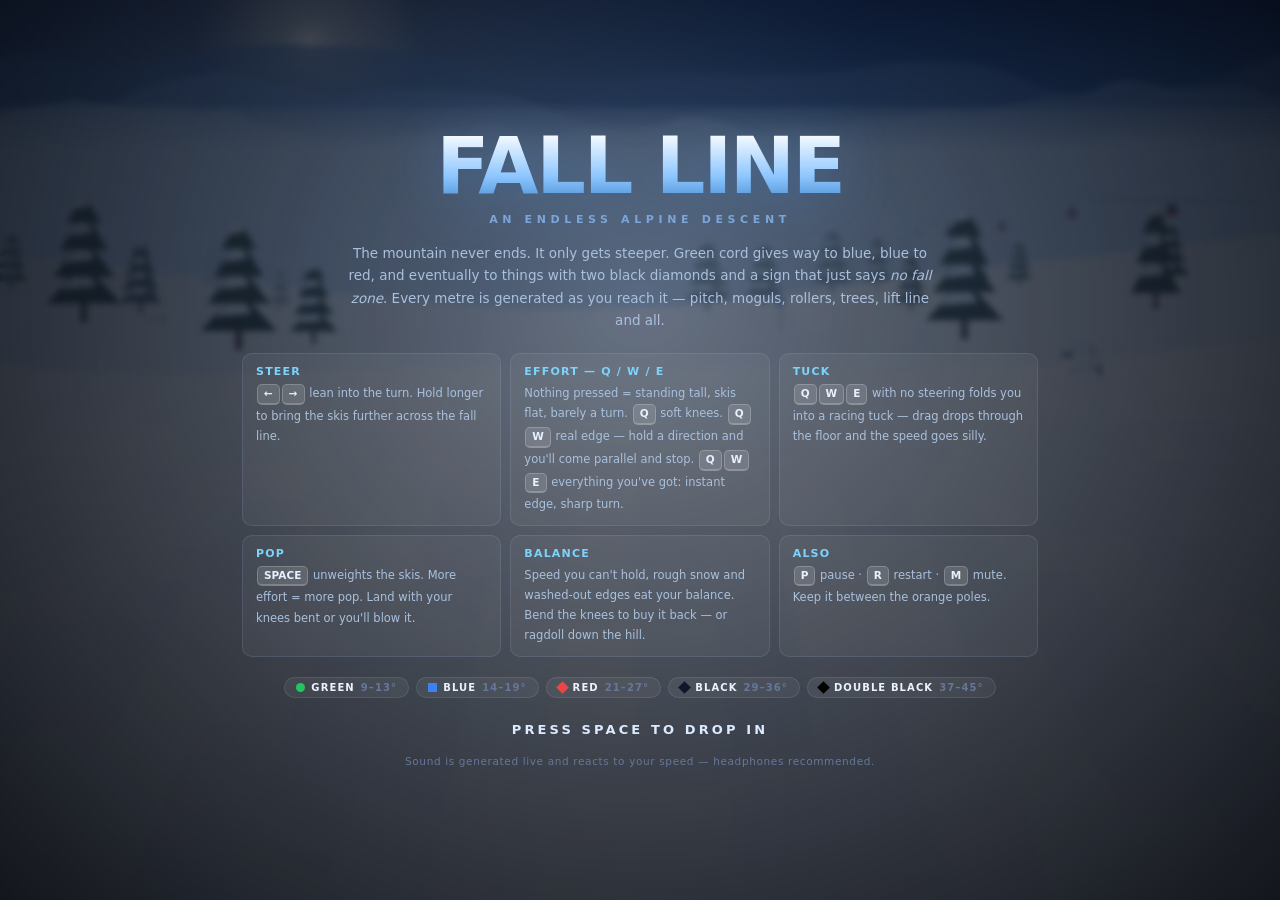
==== commit e1a36521: "Make the course a real trail: swerve, narrow, widen The mountain was straight-lineable end to end. T" ====
--- a/index.html
+++ b/index.html
@@ -260,11 +260,12 @@
 };
 
 const DIFFS = [
-  { key:'green', label:'GREEN',        col:'#22c55e', ink:'#04220f', shape:'circle', slope:[9,13],  width:[27,35], mogul:0.00, rough:0.22, trees:0.30, roll:0.55, kick:0.15, glade:0    },
-  { key:'blue',  label:'BLUE',         col:'#3b82f6', ink:'#dbeafe', shape:'square', slope:[14,19], width:[23,31], mogul:0.10, rough:0.38, trees:0.48, roll:0.85, kick:0.30, glade:0    },
-  { key:'red',   label:'RED',          col:'#ef4444', ink:'#fee2e2', shape:'diamond',slope:[21,27], width:[18,26], mogul:0.38, rough:0.58, trees:0.70, roll:1.05, kick:0.45, glade:0.15 },
-  { key:'black', label:'BLACK',        col:'#0f172a', ink:'#e2e8f0', shape:'diamond',slope:[29,36], width:[14,22], mogul:0.72, rough:0.82, trees:0.92, roll:1.25, kick:0.58, glade:0.35 },
-  { key:'xblack',label:'DOUBLE BLACK', col:'#000000', ink:'#f8fafc', shape:'double', slope:[37,45], width:[11,18], mogul:0.96, rough:1.05, trees:1.10, roll:1.45, kick:0.70, glade:0.55 },
+  // width is the HALF-width of the piste in metres, before widthMod()
+  { key:'green', label:'GREEN',        col:'#22c55e', ink:'#04220f', shape:'circle', slope:[9,13],  width:[19,25], mogul:0.00, rough:0.22, trees:0.40, roll:0.70, kick:0.15, glade:0    },
+  { key:'blue',  label:'BLUE',         col:'#3b82f6', ink:'#dbeafe', shape:'square', slope:[14,19], width:[15,20], mogul:0.14, rough:0.40, trees:0.62, roll:1.00, kick:0.30, glade:0    },
+  { key:'red',   label:'RED',          col:'#ef4444', ink:'#fee2e2', shape:'diamond',slope:[21,27], width:[11,15], mogul:0.42, rough:0.60, trees:0.88, roll:1.25, kick:0.45, glade:0.15 },
+  { key:'black', label:'BLACK',        col:'#0f172a', ink:'#e2e8f0', shape:'diamond',slope:[29,36], width:[8.5,12], mogul:0.76, rough:0.85, trees:1.10, roll:1.45, kick:0.58, glade:0.35 },
+  { key:'xblack',label:'DOUBLE BLACK', col:'#000000', ink:'#f8fafc', shape:'double', slope:[37,45], width:[7,10],  mogul:0.98, rough:1.08, trees:1.30, roll:1.65, kick:0.70, glade:0.55 },
 ];
 
 const NAMES = [
@@ -287,8 +288,33 @@
   _cacheIdx: 0,
 };
 
-function centerAt(z) {   // the piste snakes down the mountain
-  return 25 * Math.sin(z * 0.00405) + 11.5 * Math.sin(z * 0.01133 + 1.7) + 4.5 * Math.sin(z * 0.0281 + 0.6);
+/* The piste snakes down the mountain across five scales at once: broad
+   traverses across the face, then progressively tighter turns. The short
+   components are what actually force you to ski — the long ones only move
+   the trail across the mountain. Peak lateral gradient ~0.85 m/m (40° off
+   the fall line), typical ~0.28, so the corridor is genuinely going
+   somewhere and you cannot hold a straight line down it. */
+function centerAt(z) {
+  return 26.0 * Math.sin(z * 0.00410)
+       + 13.0 * Math.sin(z * 0.01210 + 1.7)
+       +  7.5 * Math.sin(z * 0.02630 + 0.6)
+       +  4.0 * Math.sin(z * 0.05180 + 2.9)
+       +  2.2 * Math.sin(z * 0.08990 + 1.2);
+}
+/* second derivative of the above — the piste banks into its own turns */
+function centerCurv(z) {
+  return -(26.0 * 0.00410 * 0.00410 * Math.sin(z * 0.00410)
+         + 13.0 * 0.01210 * 0.01210 * Math.sin(z * 0.01210 + 1.7)
+         +  7.5 * 0.02630 * 0.02630 * Math.sin(z * 0.02630 + 0.6)
+         +  4.0 * 0.05180 * 0.05180 * Math.sin(z * 0.05180 + 2.9)
+         +  2.2 * 0.08990 * 0.08990 * Math.sin(z * 0.08990 + 1.2));
+}
+/* Chokes and openings within a run: pinches to ~62% of nominal width, opens
+   out to full. This is on top of the per-section width. */
+function widthMod(z) {
+  const a = 0.5 + 0.5 * Math.sin(z * 0.01730 + 0.9);
+  const b = 0.5 + 0.5 * Math.sin(z * 0.00710 + 2.3);
+  return 0.62 + 0.38 * (0.35 + 0.65 * a) * (0.45 + 0.55 * b) * 1.35;
 }
 function liftX(z) { return 74 + 16 * Math.sin(z * 0.0021 + 0.4) + centerAt(z) * 0.35; }
 
@@ -308,7 +334,7 @@
     tag: pick(RUN_TAGS),
     slope: rnd(D.slope[0], D.slope[1]) * DEG,
     width: rnd(D.width[0], D.width[1]),
-    mogul: D.mogul * rnd(0.55, 1.25) * (Math.random() < 0.42 ? 1 : 0.18),
+    mogul: D.mogul * rnd(0.55, 1.25) * (Math.random() < 0.62 ? 1 : 0.22),
     rough: D.rough * rnd(0.8, 1.2),
     roll:  D.roll  * rnd(0.7, 1.3),
     trees: D.trees, kick: D.kick, glade: D.glade * (Math.random() < 0.5 ? 1 : 0),
@@ -366,7 +392,7 @@
   if (z < s.startZ + BL && i > 0)            { o = S[i - 1]; t = 0.5 * (1 - sstep(s.startZ, s.startZ + BL, z)); }
   else if (z > s.endZ - BL && i < S.length-1){ o = S[i + 1]; t = 0.5 * sstep(s.endZ - BL, s.endZ, z); }
   P.slope = lerp(s.slope, o.slope, t);
-  P.width = lerp(s.width, o.width, t);
+  P.width = lerp(s.width, o.width, t) * widthMod(z);   // chokes and openings
   P.mogul = lerp(s.mogul, o.mogul, t);
   P.rough = lerp(s.rough, o.rough, t);
   P.roll  = lerp(s.roll,  o.roll,  t);
@@ -428,7 +454,16 @@
   c.z = z;
   c.base   = baseElev(z);
   c.center = centerAt(z);
+  // Bank strength scales with pitch. It must not: the bank changes down-slope
+  // as the curvature does, and unscaled that gradient reaches 84% of a green's
+  // fall line — enough to flatten it into a pocket you can never roll out of.
+  c.curv   = centerCurv(z) * 26 * clamp(Math.sin(p.slope) * 2, 0.22, 1.3);
   c.width  = p.width;
+  // Max cross-slope gradient of the berm outside the markers. Anything shaped
+  // by distance-from-centre inherits the centreline's z-gradient, so a steep
+  // berm on a hard-swerving trail makes uphill pockets. Keep it well under the
+  // fall line, and scale with pitch.
+  c.bermG  = 0.13 * clamp(Math.sin(p.slope) / 0.19, 0.85, 2.6);
   c.mogul  = p.mogul;
   c.rough  = p.rough;
   c.roll   = p.roll * 1.15 * Math.sin(z * 0.0575 + p.phase) * (0.62 + 0.38 * Math.sin(z * 0.0187 + 2.1));
@@ -443,10 +478,15 @@
 
   // gentle crown on the piste, then banks rising outside the markers
   h -= 0.00085 * dx * dx * (adx < hw ? 1 : (hw * hw) / (adx * adx));
+  // smooth start, then asymptotically linear at gradient bermG
   const over = adx - hw;
-  if (over > 0) h += Math.min(6.5, 0.026 * over * over);
+  if (over > 0) h += c.bermG * over * over / (over + 6);
 
   const onPiste = 1 - sstep(hw * 0.86, hw * 1.16, adx);
+
+  // The piste banks into its own turns — outside edge rides higher. Scaled by
+  // dx/hw so a narrow couloir banks as hard as a wide green.
+  h += clamp(-(dx / hw) * c.curv, -2.4, 2.4) * onPiste;
 
   // moguls — a rotated hex-ish lattice, only where the piste is
   if (c.mogul > 0.02 && onPiste > 0.01) {
@@ -838,7 +878,7 @@
   crouch:0,           // 0 tall .. 1 tuck
   speed:0, air:false, airT:0, airTotal:0, bestAir:0,
   onGround:true, risk:0, lat:0, skid:0, carveNoise:0, chatter:0, gForce:1,
-  edgeAngle:0, tuck:false, offPiste:0, popCd:0, lastPop:0,
+  edgeAngle:0, tuck:false, offPiste:0, popCd:0, lastPop:0, stuckT:0,
   dist:0, drop:0, startY:0, maxSpeed:0, time:0, alive:true, maxDiff:0,
 };
 
@@ -850,7 +890,7 @@
   S.yaw = 0; S.edge = 0; S.steerS = 0; S.crouch = 0;
   S.speed = 2.4; S.air = false; S.airT = 0; S.airTotal = 0; S.bestAir = 0;
   S.onGround = true; S.risk = 0; S.lat = 0; S.skid = 0; S.carveNoise = 0; S.chatter = 0;
-  S.gForce = 1; S.edgeAngle = 0; S.tuck = false; S.offPiste = 0; S.popCd = 0;
+  S.gForce = 1; S.edgeAngle = 0; S.tuck = false; S.offPiste = 0; S.popCd = 0; S.stuckT = 0;
   S.dist = 0; S.drop = 0; S.startY = S.y; S.maxSpeed = 0; S.time = 0; S.alive = true; S.maxDiff = 0;
 }
 
@@ -998,16 +1038,30 @@
             * dt * 60 * 0.35, 0.55 + S.skid + across * 0.5);
 
     /* -- balance erosion -- */
-    const comfort = (S.tuck ? 35.5 : PHYS.COMFORT[eff]) * lerp(1, 0.78, S.offPiste);
+    // A tuck is stable but it is not a licence to straight-line: you are on
+    // flat skis with no edge, so rough snow and narrow trails punish it.
+    const comfort = (S.tuck ? 28.5 : PHYS.COMFORT[eff]) * lerp(1, 0.66, S.offPiste);
     let load = 0;
     if (sp > comfort) load += (sp - comfort) / comfort * 1.5;
-    const rough = p.mogul * 0.85 + p.rough * 0.5 + S.offPiste * 0.75;
-    load += rough * clamp((sp - comfort * 0.45) / comfort, 0, 2) * 1.15;
+    const rough = p.mogul * 0.95 + p.rough * 0.55 + S.offPiste * 1.25;
+    load += rough * clamp((sp - comfort * 0.45) / comfort, 0, 2) * (S.tuck ? 1.75 : 1.15);
     load += clamp(Math.abs(vl) / (2.6 + eff * 3.4) - 0.55, 0, 2) * 0.85;
     if (need > gripMax * 1.05 && sp > 12) load += 0.35;        // edges washing out
     S.risk += (load - (0.42 + eff * 0.40)) * dt;
     S.risk = clamp(S.risk, 0, 1.05);
     if (S.risk >= 1) return crash(S.offPiste > 0.5 ? 'BURIED THE TIPS' : 'CAUGHT AN EDGE');
+
+    /* -- poling out of a flat spot --
+       Terrain built from additive features can always produce a local pocket
+       that is flat or slightly uphill. A real skier just poles or skates out,
+       so do that: only when genuinely stopped and NOT holding an edge, which
+       keeps a deliberate hockey-stop parked on the hill exactly as before. */
+    if (sp < 1.1 && Math.abs(steerIn) < 0.01) S.stuckT += dt; else S.stuckT = 0;
+    if (S.stuckT > 1.0) {
+      const toC = centerAt(S.z) - S.x;
+      S.vz += 2.8 * dt;
+      S.vx += clamp(toC * 0.25, -1.6, 1.6) * dt;
+    }
 
     /* -- pop / unweight -- */
     S.popCd = Math.max(0, S.popCd - dt);
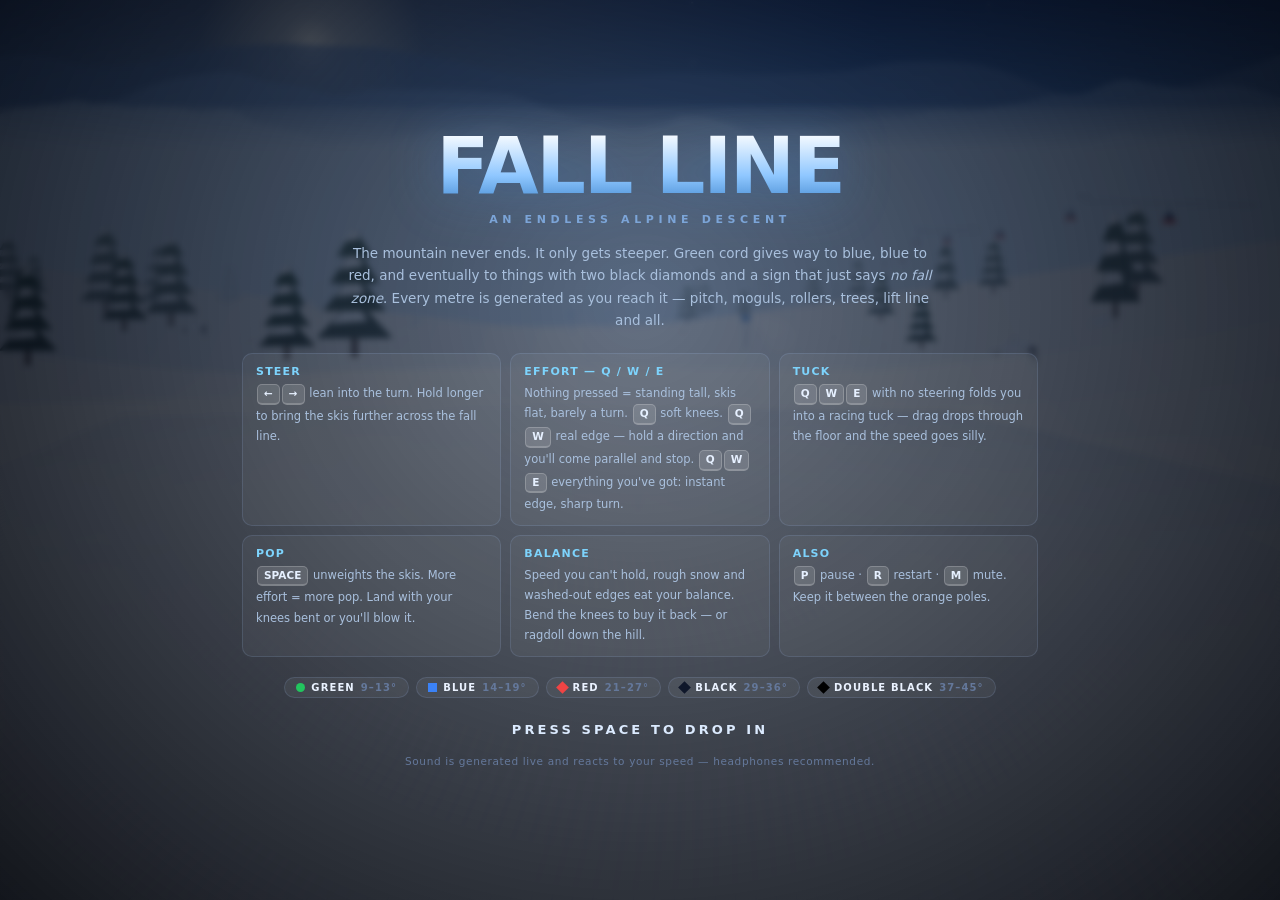
==== commit 1e9fde54: "Real corduroy on the piste, natural stacked snow off it The two surfaces were hard to tell apart bec" ====
--- a/index.html
+++ b/index.html
@@ -464,6 +464,12 @@
   // berm on a hard-swerving trail makes uphill pockets. Keep it well under the
   // fall line, and scale with pitch.
   c.bermG  = 0.13 * clamp(Math.sin(p.slope) / 0.19, 0.85, 2.6);
+  // Off-piste relief, pitch-scaled for the same reason. Measured, the two
+  // drift octaves peak at 0.70 m/m of down-slope gradient — 361% of a green's
+  // fall line, i.e. guaranteed uphill pockets. This holds them near 50% on
+  // every grade; the *look* of deep snow is carried by shading instead, which
+  // costs nothing physically. Steeper off-piste being rougher is also true.
+  c.offAmp = clamp(Math.tan(p.slope) * 0.72, 0.16, 0.90);
   c.mogul  = p.mogul;
   c.rough  = p.rough;
   c.roll   = p.roll * 1.15 * Math.sin(z * 0.0575 + p.phase) * (0.62 + 0.38 * Math.sin(z * 0.0187 + 2.1));
@@ -496,7 +502,13 @@
 
   // surface texture / chatter
   h += c.rough * 0.32 * (fbm(x * 0.075, z * 0.075, 2) - 0.5);
-  if (onPiste < 0.98) h += (1 - onPiste) * 1.55 * (fbm(x * 0.115, z * 0.115, 3) - 0.5);
+  // Off piste is naturally stacked snow: broad wind drifts with a finer lumpy
+  // crust on top. Two scales, because one octave reads as smooth rolling hills.
+  if (onPiste < 0.98) {
+    const off = (1 - onPiste) * c.offAmp;
+    h += off * 1.60 * (fbm(x * 0.115, z * 0.115, 3) - 0.5);
+    h += off * 0.46 * (fbm(x * 0.440, z * 0.440, 2) - 0.5);
+  }
 
   // kickers
   for (let i = 0; i < activeKickN; i++) {
@@ -1056,7 +1068,13 @@
        that is flat or slightly uphill. A real skier just poles or skates out,
        so do that: only when genuinely stopped and NOT holding an edge, which
        keeps a deliberate hockey-stop parked on the hill exactly as before. */
-    if (sp < 1.1 && Math.abs(steerIn) < 0.01) S.stuckT += dt; else S.stuckT = 0;
+    // A genuine flat spot is detectable: gravity along the surface goes to
+    // nothing. Escape from one regardless of steering — otherwise a player
+    // holding a direction to get out is exactly who stays trapped. On a real
+    // slope, stopped means you're holding an edge, so leave them parked.
+    const gTan = PHYS.G * Math.sqrt(Math.max(0, 1 - ny * ny));
+    if (sp < 1.1 && (Math.abs(steerIn) < 0.01 || gTan < 1.7)) S.stuckT += dt;
+    else S.stuckT = 0;
     if (S.stuckT > 1.0) {
       const toC = centerAt(S.z) - S.x;
       S.vz += 2.8 * dt;
@@ -1407,22 +1425,105 @@
   // Snow only ever occupies the top of the lambert range, so stretch that
   // window — without it a whole mogul field reads as one flat white sheet.
   v = clamp((v - 0.52) / 0.46, 0, 1);
-  // groomer corduroy on the piste, powder texture off it. Corduroy is ~2.5 m
-  // wide; past ~26 m the sample grid is coarser than that and it aliases into
-  // moiré, so fade it out before that happens.
-  if (groomed > 0.02 && onPiste > 0.15 && depth < 34) {
-    const cord = Math.sin(x * 1.55) * 0.5 + 0.5;
-    v += (cord - 0.5) * 0.115 * onPiste * groomed * (1 - sstep(16, 34, depth));
-  } else if (onPiste <= 0.15 && depth < 60) {
-    v += (vnoise(x * 1.9, z * 1.9) - 0.5) * 0.13 * (1 - sstep(34, 60, depth));
-  }
+
+  // Corduroy is NOT done here — machine grooves are ~10 cm apart and no vertex
+  // grid can resolve that, which is why shading it as a ripple only ever read
+  // as vague fabric banding. It is drawn as real geometry in drawCorduroy().
+  const off = 1 - onPiste;
+  if (off > 0.02) {
+    // untracked snow sits deeper and duller than a freshly tilled surface
+    v -= off * 0.10;
+    // Drift mottling, done in shading rather than height. Geometry this size
+    // would out-run the fall line and re-create the uphill pockets; as pure
+    // shading it costs nothing physically and, unlike real relief, it survives
+    // the distance low-pass that smooths the normals away.
+    v += (fbm(x * 0.09, z * 0.09, 2) - 0.5) * 0.22 * off * (1 - sstep(50, 95, depth));
+    // crystal sparkle up close — this is what says "nobody has skied this"
+    if (depth < 45) {
+      v += (vnoise(x * 2.7, z * 2.7) - 0.5) * 0.17 * off * (1 - sstep(24, 45, depth));
+    }
+  }
+  // the cut edge of the piste reads as a faint seam where tilled meets natural
+  if (depth < 55) v -= (1 - Math.abs(onPiste - 0.5) * 2) * 0.055 * (1 - sstep(32, 55, depth));
+
   return clamp(v, 0, 1);
+}
+
+/* ---------------------------------------------------------- corduroy -----
+   Real grooves, drawn as lines that follow the piste centreline and lie on
+   the terrain, so they converge to the vanishing point and bend with the
+   trail exactly as machine tracks do.
+
+   Spacing is a power-of-two mip off a fixed 0.14 m lattice, so a groove
+   visible in a far band is still there in the near band — no swimming. Drawn
+   per depth slab, interleaved with the terrain rows, so a roller in front
+   correctly hides the grooves behind it.                                    */
+const CORD_FAR = 30, CORD_SLABS = 9, CORD_BASE = 0.14;
+const CORD_D = new Float32Array(CORD_SLABS + 1);
+for (let i = 0; i <= CORD_SLABS; i++) {
+  const t = i / CORD_SLABS;
+  CORD_D[i] = 1 / ((1 - t) / NEAR_Z + t / CORD_FAR);
+}
+let camTanH = 1;
+
+function drawCorduroy(k) {
+  const dN = CORD_D[k], dF = CORD_D[k + 1];
+  const zN = cam.z + dN, zF = cam.z + dF;
+
+  const pN = paramsAt(zN), hwN = pN.width;
+  const groom = clamp(1 - pN.mogul * 2.4, 0, 1);      // mogul fields aren't groomed
+  if (groom < 0.05) return;
+  const alpha = 0.23 * groom * (1 - sstep(CORD_FAR * 0.5, CORD_FAR, dN));
+  if (alpha < 0.012) return;
+
+  const cN = centerAt(zN), cF = centerAt(zF);
+  const pF = paramsAt(zF), hwF = pF.width;
+
+  // three height samples per end is plenty — a groomed surface is smooth, and
+  // this keeps the whole pass at ~6 terrainH calls per slab
+  const yNC = terrainH(cN, zN), yNL = terrainH(cN - hwN, zN), yNR = terrainH(cN + hwN, zN);
+  const yFC = terrainH(cF, zF), yFL = terrainH(cF - hwF, zF), yFR = terrainH(cF + hwF, zF);
+
+  const want = clamp(dN * 8 / focal, CORD_BASE, 4);
+  const step = Math.max(1, Math.pow(2, Math.round(Math.log2(want / CORD_BASE))));
+  const sp = CORD_BASE * step;
+
+  // only the part of the piste actually on screen at this depth
+  const halfVis = dN * camTanH + 3;
+  const axis = cam.x + fwdX * dN;
+  const lo = Math.max(-hwN, axis - halfVis - cN);
+  const hi = Math.min(hwN, axis + halfVis - cN);
+  if (hi - lo < sp) return;
+
+  const i0 = Math.ceil(lo / sp), i1 = Math.floor(hi / sp);
+  if (i1 - i0 > 220) return;                          // sanity guard
+
+  ctx.beginPath();
+  let drawn = 0;
+  for (let i = i0; i <= i1; i++) {
+    const o = i * sp;
+    const tN = o / hwN, tF = o / hwF;
+    const yN = tN < 0 ? yNC + (yNL - yNC) * -tN : yNC + (yNR - yNC) * tN;
+    const yF = tF < 0 ? yFC + (yFL - yFC) * -tF : yFC + (yFR - yFC) * tF;
+    const a = project(cF + o, yF + 0.02, zF); if (!a.ok) continue;
+    const ax = a.x, ay = a.y;
+    const b = project(cN + o, yN + 0.02, zN); if (!b.ok) continue;
+    if ((ax < -40 && b.x < -40) || (ax > W + 40 && b.x > W + 40)) continue;
+    ctx.moveTo(ax, ay); ctx.lineTo(b.x, b.y);
+    drawn++;
+  }
+  if (!drawn) return;
+  const fog = fogAt(dN);
+  ctx.strokeStyle = 'rgba(126,156,199,' + (alpha * (1 - fog)).toFixed(3) + ')';
+  ctx.lineWidth = Math.max(0.7, DPR * 0.9);
+  ctx.stroke();
 }
 
 function drawTerrain(horizon) {
   // pitching the camera down widens the ground footprint the frustum covers
   const tanH = Math.tan((0.92 + cam.fovBoost) * 0.5) * (W / H)
              * (1.08 / Math.max(0.34, Math.cos(cam.pitch)));
+  camTanH = tanH;
   const rowGap = (1 / NEAR_Z - 1 / FAR_Z) / ROWS;   // d^2 * rowGap = row spacing
   // sample the grid
   for (let r = 0; r <= ROWS; r++) {
@@ -1462,6 +1563,9 @@
   // anything past the far edge of the grid goes down first
   while (rp < rl.length && rl[rp].cd > FAR_Z) drawItem(rl[rp++]);
 
+  // corduroy slabs, far -> near, drawn as their depth comes up in the row walk
+  let cordK = ROWS >= 22 ? CORD_SLABS - 1 : -1;
+
   for (let r = ROWS - 1; r >= 0; r--) {
     const dNear = rowDepth(r / ROWS);
     const dMid = rowDepth((r + 0.5) / ROWS);
@@ -1491,6 +1595,9 @@
       // only worth paying for on the near rows where they're visible
       if (seam) { ctx.strokeStyle = ctx.fillStyle; ctx.lineWidth = 1; ctx.stroke(); }
     }
+
+    // groomer corduroy sitting on the snow we just painted
+    while (cordK >= 0 && CORD_D[cordK] >= dNear) drawCorduroy(cordK--);
 
     // tracks carved into this band
     drawTracks(rowDepth((r + 1) / ROWS), dNear, fog);
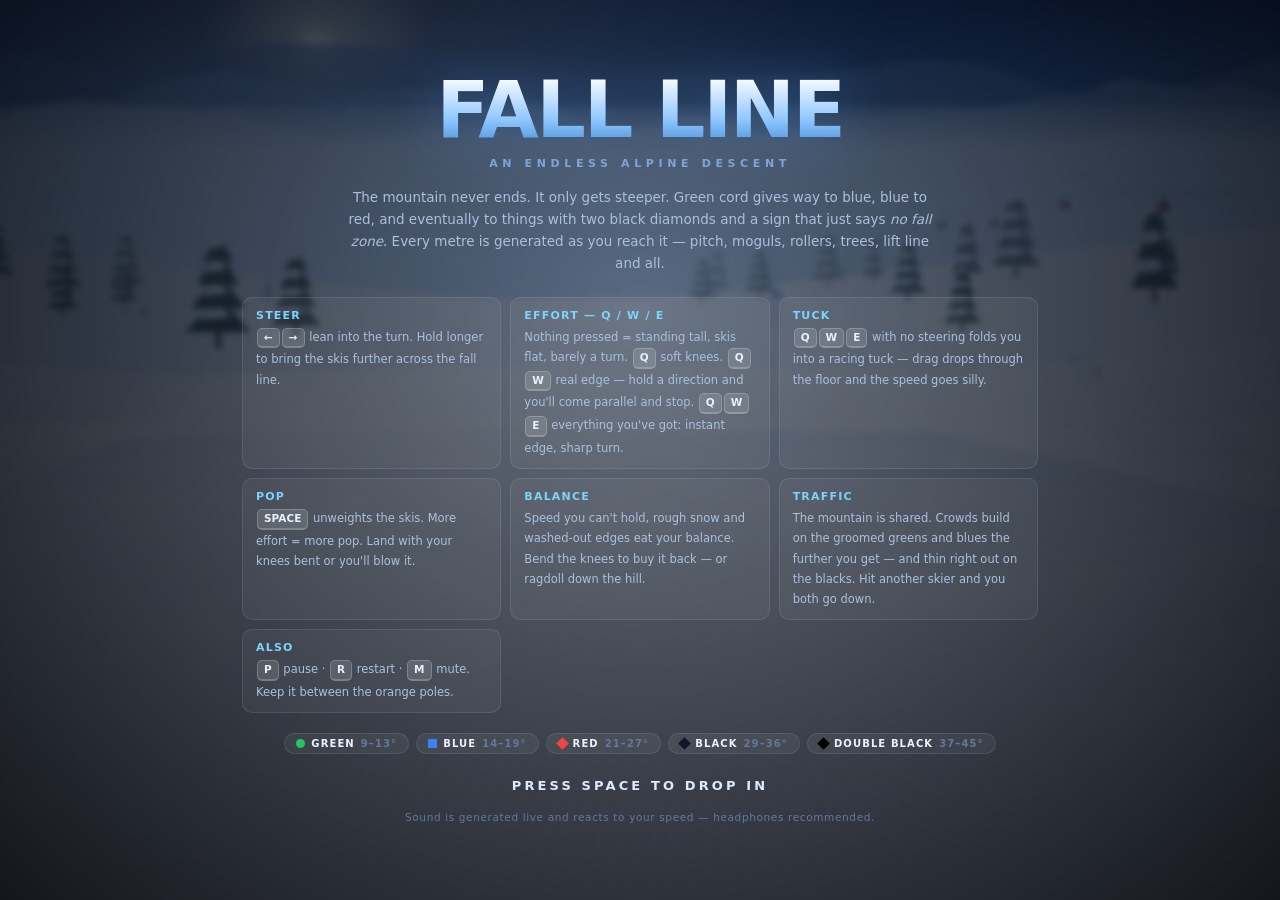
==== commit ef4e2034: "Add NPC skiers: traffic that builds with depth, thins on blacks Other skiers now share the mountain." ====
--- a/index.html
+++ b/index.html
@@ -850,6 +850,8 @@
               this.musicBus.gain.cancelScheduledValues(t);
               this.musicBus.gain.setValueAtTime(this.musicBus.gain.value, t);
               this.musicBus.gain.linearRampToValueAtTime(0.62, t + 0.7); },
+  swish()   { if (!this.ok || this.muted) return; const t = this.ctx.currentTime;
+              this.noiseHit({ t, f:1600, f2:280, dur:0.35, g:0.085, q:0.9 }); },
   chime(d)  { if (!this.ok || this.muted) return; const t = this.ctx.currentTime;
               const base = [76,74,69,67,65][clamp(d,0,4)];
               const iv = d >= 3 ? [0,3,7] : [0,4,7];
@@ -891,7 +893,7 @@
   speed:0, air:false, airT:0, airTotal:0, bestAir:0,
   onGround:true, risk:0, lat:0, skid:0, carveNoise:0, chatter:0, gForce:1,
   edgeAngle:0, tuck:false, offPiste:0, popCd:0, lastPop:0, stuckT:0,
-  dist:0, drop:0, startY:0, maxSpeed:0, time:0, alive:true, maxDiff:0,
+  dist:0, drop:0, startY:0, maxSpeed:0, time:0, alive:true, maxDiff:0, passes:0,
 };
 
 function resetSkier() {
@@ -904,6 +906,7 @@
   S.onGround = true; S.risk = 0; S.lat = 0; S.skid = 0; S.carveNoise = 0; S.chatter = 0;
   S.gForce = 1; S.edgeAngle = 0; S.tuck = false; S.offPiste = 0; S.popCd = 0; S.stuckT = 0;
   S.dist = 0; S.drop = 0; S.startY = S.y; S.maxSpeed = 0; S.time = 0; S.alive = true; S.maxDiff = 0;
+  S.passes = 0;
 }
 
 function stepPhysics(dt) {
@@ -1115,6 +1118,7 @@
   S.time += dt;
 
   checkCollisions();
+  if (S.alive) checkNpcCollisions();
 }
 
 function crash(reason) {
@@ -1215,6 +1219,172 @@
       p.vx *= f; p.vz *= f; p.av *= f; p.rv *= f;
       if (Math.hypot(p.vx, p.vy, p.vz) < 0.55) { p.rest = true; p.vx = p.vy = p.vz = 0; p.av = p.rv = 0; }
     }
+  }
+}
+
+/* ================================================================ NPCS ====
+   Other skiers sharing the mountain. Traffic builds the further into the
+   day you get — and thins right out on the steeps, because most people
+   simply never point their skis down a black. Each one holds their own
+   rhythm down the piste; contact is a crash for everyone involved. */
+const NPCS = [];
+const NPC_MAX = 14;
+const NPC_BY_DIFF = [1.0, 0.92, 0.58, 0.20, 0.07];   // green .. double black
+const NPC_JACKETS = [
+  ['#dc2626','#7f1d1d'], ['#ea580c','#7c2d12'], ['#eab308','#713f12'],
+  ['#16a34a','#14532d'], ['#7c3aed','#3b0764'], ['#db2777','#831843'],
+  ['#f8fafc','#475569'], ['#1d4ed8','#172554'], ['#0d9488','#134e4a'],
+];
+const NPC_HELMETS = ['#e2e8f0', '#0f172a', '#dc2626', '#facc15'];
+const NPC_SKIS = ['#e11d48', '#f59e0b', '#0ea5e9', '#10b981', '#f472b6', '#a3e635'];
+
+/* how crowded the hill is at z: builds with distance covered, then falls
+   away with difficulty — greens and blues carry the traffic, blacks are
+   close to empty, double blacks deserted */
+function npcDensity(z) {
+  const build = 0.30 + 0.70 * sstep(120, 2400, z);
+  return build * NPC_BY_DIFF[paramsAt(z).diff];
+}
+
+let npcSpawnT = 0;
+function spawnNpcAt(z) {
+  const p = paramsAt(z);
+  const skill = Math.pow(Math.random(), 0.65);        // most are middling
+  const jacket = pick(NPC_JACKETS);
+  const n = {
+    z, x: centerAt(z) + rnd(-0.72, 0.72) * p.width,
+    y: 0, yaw: 0, vz: lerp(4.2, 11.5, skill), vxAct: 0, airV: 0,
+    skill,
+    cruise: lerp(4.6, 13.2, skill) * rnd(0.92, 1.1),
+    amp: clamp(rnd(0.25, 0.55) + (1 - skill) * 0.15, 0.2, 0.7),
+    freq: rnd(0.045, 0.085) * lerp(1.25, 0.8, skill),
+    phase: rnd(0, TAU),
+    lean: 0, stanceH: lerp(0.88, 0.60, skill),
+    c1: hex2rgb(jacket[0]), c2: hex2rgb(jacket[1]),
+    helm: hex2rgb(pick(NPC_HELMETS)), skiC: hex2rgb(pick(NPC_SKIS)),
+    downed: false, downT: 0, getUp: 0, hitVx: 0, hitVz: 0, coolT: 0,
+    relPrev: z - S.z, sprA: rnd(-0.5, 0.5),
+  };
+  if (z < S.z)                                        // spawned uphill: they're coming through
+    n.cruise = clamp(Math.max(n.cruise, S.speed + rnd(1.5, 4.0)), 5, 16.5);
+  n.vz = Math.min(n.vz, n.cruise);
+  n.y = terrainH(n.x, n.z);
+  NPCS.push(n);
+}
+
+function knockDownNpc(n, vx, vz, loud) {
+  if (n.downed) return;
+  n.downed = true; n.downT = 0; n.getUp = rnd(3.2, 6.0);
+  n.hitVx = vx * 0.45; n.hitVz = Math.max(0, vz) * 0.45;
+  n.coolT = 1.0;
+  if (loud) { AU.hit(); spray(30, 1.8); cam.shake = Math.max(cam.shake, 0.8); }
+}
+
+function stepNpcs(dt) {
+  // population control: try one spawn per tick, gated by how busy the hill
+  // should be at the spawn point itself — so an empty black stays empty even
+  // while you're still finishing the blue above it
+  npcSpawnT -= dt;
+  if (npcSpawnT <= 0) {
+    npcSpawnT = 0.28;
+    const behind = S.speed < 8.5 && Math.random() < 0.25;   // overtakers only make sense when you're slow
+    const z = behind ? S.z - rnd(38, 55) : S.z + rnd(235, 305);
+    if (z > 20 && z < COURSE.nextZ - 80 && NPCS.length < Math.round(NPC_MAX * npcDensity(z)))
+      spawnNpcAt(z);
+  }
+
+  for (let i = NPCS.length - 1; i >= 0; i--) {
+    const n = NPCS[i];
+    if (n.z < S.z - 80 || n.z > S.z + 340) { NPCS.splice(i, 1); continue; }
+    n.coolT = Math.max(0, n.coolT - dt);
+
+    if (n.downed) {
+      n.downT += dt;
+      const k = Math.max(0, 1 - dt * 2.2);
+      n.hitVx *= k; n.hitVz *= k;
+      n.x += n.hitVx * dt; n.z += n.hitVz * dt;
+      n.y = terrainH(n.x, n.z);
+      if (n.downT > n.getUp) { n.downed = false; n.vz = Math.max(2, n.cruise * 0.35); n.coolT = 0.5; }
+      continue;
+    }
+
+    const p = paramsAt(n.z);
+    const hw = p.width, cx = centerAt(n.z);
+
+    // everyone checks their speed on steep ground — the good ones less so
+    const steep = clamp((p.slope - 12 * DEG) / (26 * DEG), 0, 1);
+    const want = n.cruise * lerp(1, lerp(0.5, 1.05, n.skill), steep);
+    n.vz += (want - n.vz) * Math.min(1, dt * 0.7);
+
+    // their line: a personal rhythm around the centreline...
+    let tx = cx + Math.sin(n.z * n.freq + n.phase) * n.amp * hw;
+    // ...bent to give the downhill skier space. The uphill skier is the one
+    // responsible for avoiding — and only the good ones actually manage it.
+    if (S.alive && GAME.state === 'run') {
+      const dzP = S.z - n.z;
+      if (dzP > 2 && dzP < 26) {
+        const room = 2.8 - Math.abs(S.x - tx);
+        if (room > 0) tx -= Math.sign(S.x - tx || 1) * room * lerp(0.25, 1.0, n.skill);
+      }
+    }
+    const maxLat = n.vz * 0.55 + 0.5;
+    n.vxAct = clamp((tx - n.x) * 3.0, -maxLat, maxLat);
+    n.x += n.vxAct * dt;
+    n.z += n.vz * dt;
+
+    // stick to the snow, with just enough give to catch air off a roller
+    const gh = terrainH(n.x, n.z);
+    if (gh >= n.y) { n.y = gh; n.airV = 0; }
+    else { n.airV += PHYS.G * dt; n.y = Math.max(gh, n.y - n.airV * dt); }
+
+    const wantLean = clamp(n.vxAct / (n.vz + 1), -1, 1) * 0.55;
+    n.lean += (wantLean - n.lean) * Math.min(1, dt * 5);
+    n.yaw += (Math.atan2(n.vxAct, Math.max(n.vz, 0.5)) - n.yaw) * Math.min(1, dt * 6);
+
+    // weak skiers fall over on their own out on the hard stuff
+    const hazard = (p.mogul * 0.9 + steep * 0.8) * (1 - n.skill);
+    if (hazard > 0.02 && Math.random() < dt * hazard * 0.045)
+      knockDownNpc(n, n.vxAct * 0.5, n.vz * 0.5, false);
+
+    // passing tally + the whoosh of close traffic
+    const rel = n.z - S.z;
+    if (GAME.state === 'run' && S.alive) {
+      if (n.relPrev > 0 && rel <= 0) { S.passes++; if (Math.abs(n.x - S.x) < 6) AU.swish(); }
+      else if (n.relPrev < 0 && rel >= 0 && Math.abs(n.x - S.x) < 6) AU.swish();
+    }
+    n.relPrev = rel;
+  }
+}
+
+/* contact with another skier: they go down every time; whether you join
+   them depends on how hard you met */
+function checkNpcCollisions() {
+  for (let i = 0; i < NPCS.length; i++) {
+    const n = NPCS[i];
+    if (n.coolT > 0) continue;
+    const dz = n.z - S.z; if (dz < -1.6 || dz > 1.6) continue;
+    const dx = n.x - S.x; if (dx < -1.3 || dx > 1.3) continue;
+    if (S.y - n.y > (n.downed ? 0.85 : 1.9)) continue;         // cleared them in the air
+    if (Math.hypot(dx, dz) > (n.downed ? 1.0 : 0.85)) continue;
+
+    if (n.downed) {
+      if (S.speed > 3.6) return crash('TRIPPED OVER A DOWNED SKIER');
+      S.vx *= 0.72; S.vz *= 0.72;
+      S.risk = clamp(S.risk + 0.34, 0, 1.05);
+      n.coolT = 1.0;
+      AU.hit(); cam.shake = Math.max(cam.shake, 0.5);
+      continue;
+    }
+
+    const rel = Math.hypot(S.vx - n.vxAct, S.vz - n.vz);
+    knockDownNpc(n, S.vx, S.vz, true);
+    if (rel > 4.3)
+      return crash(dz < 0 ? 'TAKEN OUT FROM BEHIND' : 'TOOK OUT ANOTHER SKIER');
+    // glancing contact: they're down, you wobble away with a warning
+    S.vx *= 0.78; S.vz *= 0.78;
+    S.vx -= Math.sign(dx || 1) * 1.3;
+    S.risk = clamp(S.risk + 0.38, 0, 1.05);
+    cam.shake = Math.max(cam.shake, 0.6);
   }
 }
 
@@ -1669,6 +1839,10 @@
   for (const p of PARTS) renderList.push({ t:100, z:p.z, cd:camDepth(p.x, p.z), p });
   if (ragdoll) for (const p of ragdoll) renderList.push({ t:101, z:p.z, cd:camDepth(p.x, p.z), p });
   else if (S.alive) renderList.push({ t:102, z:S.z, cd:camDepth(S.x, S.z) });
+  for (const n of NPCS) {
+    const cd = camDepth(n.x, n.z);
+    if (cd > 0.6 && cd < FAR_Z + 20) renderList.push({ t:103, z:n.z, cd, n });
+  }
   // only the tracks close enough to matter — saves re-scanning all of them
   // once per terrain row
   visTracks.length = 0;
@@ -1711,6 +1885,7 @@
     case 100: drawParticle(o.p); break;
     case 101: drawRagPart(o.p); break;
     case 102: drawSkier(); break;
+    case 103: drawNpc(o.n); break;
   }
 }
 
@@ -2084,6 +2259,105 @@
       ctx.stroke();
     }
   }
+}
+
+/* --- other skiers --- */
+function drawNpc(n) {
+  const pr = project(n.x, n.y + 0.02, n.z); if (!pr.ok) return;
+  const m = pr.s, f = fogAt(pr.d);
+  if (pr.x < -80 || pr.x > W + 80 || f > 0.96) return;
+
+  // far away they're just a fleck of jacket colour moving on the snow
+  if (m < 2.2) {
+    if (m < 0.5) return;
+    ctx.fillStyle = fogMix(n.c1[0], n.c1[1], n.c1[2], f);
+    if (n.downed) ctx.fillRect(pr.x - 0.5 * m, pr.y - 0.3 * m, m, 0.3 * m);
+    else ctx.fillRect(pr.x - 0.24 * m, pr.y - 1.45 * m, 0.48 * m, 1.45 * m);
+    return;
+  }
+  if (pr.d < 55) contactShadow(n.x, terrainH(n.x, n.z), n.z, n.downed ? 1.1 : 0.72, 0.30);
+
+  const c = Math.cos(n.yaw), s = Math.sin(n.yaw);
+
+  if (n.downed) {
+    // a private yard sale: skis flung, body sprawled in the snow
+    ctx.fillStyle = fogMix(n.skiC[0], n.skiC[1], n.skiC[2], f);
+    const q1 = skiQuad(n.x - c * 0.7, n.y + 0.02, n.z + s * 0.7, n.yaw + 1.05, 0, 1.66, 0.10, 0.01);
+    const q2 = skiQuad(n.x + c * 0.8, n.y + 0.02, n.z - s * 0.5, n.yaw - 1.4, 0, 1.66, 0.10, 0.01);
+    for (const q of [q1, q2]) {
+      if (!q) continue;
+      ctx.beginPath(); ctx.moveTo(q[0], q[1]); ctx.lineTo(q[2], q[3]);
+      ctx.lineTo(q[4], q[5]); ctx.lineTo(q[6], q[7]); ctx.closePath(); ctx.fill();
+    }
+    ctx.save();
+    ctx.translate(pr.x, pr.y); ctx.scale(m, -m);
+    ctx.fillStyle = fogMix(n.c1[0], n.c1[1], n.c1[2], f);
+    ctx.beginPath(); ctx.ellipse(0, 0.17, 0.46, 0.155, n.sprA * 0.4, 0, TAU); ctx.fill();
+    ctx.fillStyle = fogMix(n.helm[0], n.helm[1], n.helm[2], f);
+    ctx.beginPath(); ctx.arc(0.40, 0.24, 0.13, 0, TAU); ctx.fill();
+    // a hand goes up just before they climb back onto their feet
+    if (n.downT > n.getUp - 1.3) {
+      ctx.strokeStyle = fogMix(n.c2[0], n.c2[1], n.c2[2], f);
+      ctx.lineWidth = 0.085; ctx.lineCap = 'round';
+      ctx.beginPath(); ctx.moveTo(-0.10, 0.28); ctx.lineTo(-0.20, 0.85); ctx.stroke();
+    }
+    ctx.restore();
+    return;
+  }
+
+  // skis
+  ctx.fillStyle = fogMix(n.skiC[0], n.skiC[1], n.skiC[2], f);
+  for (let side = -1; side <= 1; side += 2) {
+    const q = skiQuad(n.x + c * side * 0.19, n.y + 0.03, n.z - s * side * 0.19,
+                      n.yaw, -n.lean * 0.8, 1.66, 0.10, 0.01);
+    if (!q) continue;
+    ctx.beginPath(); ctx.moveTo(q[0], q[1]); ctx.lineTo(q[2], q[3]);
+    ctx.lineTo(q[4], q[5]); ctx.lineTo(q[6], q[7]); ctx.closePath(); ctx.fill();
+  }
+
+  ctx.save();
+  ctx.translate(pr.x, pr.y);
+  ctx.rotate(-n.lean * 0.5);
+  ctx.scale(m, -m);
+  ctx.lineCap = 'round';
+
+  const hipY = n.stanceH, shY = hipY + 0.56, shZ = 0.17;
+  const st = 0.20;
+  // legs
+  ctx.strokeStyle = fogMix(n.c2[0], n.c2[1], n.c2[2], f);
+  ctx.lineWidth = 0.11;
+  ctx.beginPath();
+  ctx.moveTo(-st, 0.03); ctx.lineTo(-st * 0.55, hipY);
+  ctx.moveTo( st, 0.03); ctx.lineTo( st * 0.55, hipY);
+  ctx.stroke();
+  // jacket
+  ctx.fillStyle = fogMix(n.c1[0], n.c1[1], n.c1[2], f);
+  ctx.beginPath();
+  ctx.moveTo(-0.165, hipY - 0.02);
+  ctx.lineTo(-0.195 - shZ * 0.1, shY);
+  ctx.lineTo( 0.195 - shZ * 0.1, shY);
+  ctx.lineTo( 0.165, hipY - 0.02);
+  ctx.closePath(); ctx.fill();
+  // arms
+  ctx.strokeStyle = ctx.fillStyle;
+  ctx.lineWidth = 0.08;
+  ctx.beginPath();
+  ctx.moveTo(-0.18, shY - 0.04); ctx.lineTo(-0.30, shY - 0.27);
+  ctx.moveTo( 0.18, shY - 0.04); ctx.lineTo( 0.30, shY - 0.27);
+  ctx.stroke();
+  // poles
+  ctx.strokeStyle = fogMix(148, 160, 178, f);
+  ctx.lineWidth = 0.032;
+  ctx.beginPath();
+  ctx.moveTo(-0.30, shY - 0.27); ctx.lineTo(-0.41, shY - 1.02);
+  ctx.moveTo( 0.30, shY - 0.27); ctx.lineTo( 0.41, shY - 1.02);
+  ctx.stroke();
+  // helmet + goggles
+  ctx.fillStyle = fogMix(n.helm[0], n.helm[1], n.helm[2], f);
+  ctx.beginPath(); ctx.arc(-shZ * 0.15, shY + 0.15, 0.142, 0, TAU); ctx.fill();
+  ctx.fillStyle = fogMix(18, 24, 34, f);
+  ctx.beginPath(); ctx.arc(-shZ * 0.15, shY + 0.165, 0.142, Math.PI * 0.10, Math.PI * 0.90); ctx.fill();
+  ctx.restore();
 }
 
 function drawRagPart(p) {
@@ -2296,6 +2570,7 @@
     COURSE.chunks.clear(); COURSE._cacheIdx = 0;
     clearZCache();
     TRACKS.length = 0; PARTS.length = 0; ragdoll = null; lastTrackZ = -1e9;
+    NPCS.length = 0; npcSpawnT = 0;
     resetSkier();
     cam.x = S.x; cam.z = S.z - 8; cam.y = S.y + 3; cam.yaw = 0; cam.shake = 0;
     HUD.lastSec = null; HUD.toastT = 0; HUD.airT = 0;
@@ -2328,6 +2603,8 @@
             your knees bent or you'll blow it.</span></div>
           <div class="ctrl"><b>BALANCE</b><span>Speed you can't hold, rough snow and washed-out edges eat your balance.
             Bend the knees to buy it back — or ragdoll down the hill.</span></div>
+          <div class="ctrl"><b>TRAFFIC</b><span>The mountain is shared. Crowds build on the groomed greens and blues
+            the further you get — and thin right out on the blacks. Hit another skier and you both go down.</span></div>
           <div class="ctrl"><b>ALSO</b><span><kbd>P</kbd> pause · <kbd>R</kbd> restart · <kbd>M</kbd> mute.
             Keep it between the orange poles.</span></div>
         </div>
@@ -2365,6 +2642,7 @@
           <div class="st"><b>${Math.round(S.drop).toLocaleString()}</b><span>VERTICAL M</span></div>
           <div class="st"><b>${(Math.floor(secs / 60))}:${String(Math.floor(secs % 60)).padStart(2, '0')}</b><span>ON SNOW</span></div>
           <div class="st"><b>${S.bestAir.toFixed(1)}s</b><span>BEST AIR</span></div>
+          <div class="st"><b>${S.passes}</b><span>SKIERS PASSED</span></div>
         </div>
         <div id="grade">${grade}</div>
         <div id="best">${isBest ? '★ NEW BEST DISTANCE' : 'BEST THIS SESSION · ' + Math.round(this.best).toLocaleString() + ' m'}
@@ -2412,6 +2690,7 @@
       if (GAME.crashT > 3.1) { GAME.state = 'over'; GAME.screen('over'); }
     }
 
+    stepNpcs(sdt);
     stepParts(sdt);
     for (const t of TRACKS) t.age += sdt;
     pruneCourse(S.z);
@@ -2446,6 +2725,7 @@
     cam.yaw = Math.sin(GAME.clock * 0.17) * 0.16;
     ensureCourse(cam.z + 400); refreshKickers(cam.z); pruneCourse(cam.z);
     S.z = cam.z; S.x = cam.x;
+    stepNpcs(dt);
     buildRenderList();
     drawTerrain(horizon);
     drawSnowfall(dt);
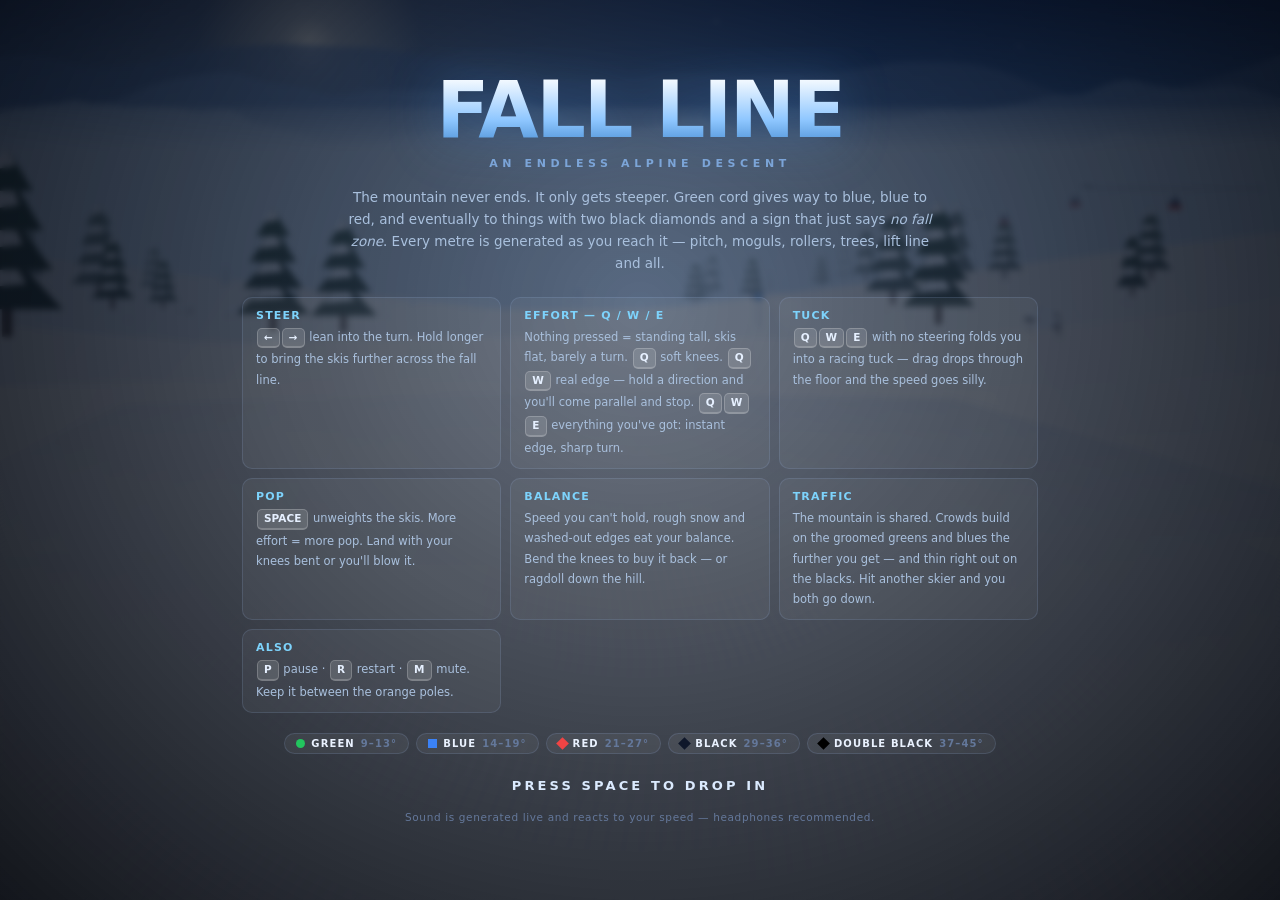
==== commit f980e60d: "Fix NPC review findings: render anchor, vertical clearance, rear-end fairness - drawNpc anchored the" ====
--- a/index.html
+++ b/index.html
@@ -850,8 +850,8 @@
               this.musicBus.gain.cancelScheduledValues(t);
               this.musicBus.gain.setValueAtTime(this.musicBus.gain.value, t);
               this.musicBus.gain.linearRampToValueAtTime(0.62, t + 0.7); },
-  swish()   { if (!this.ok || this.muted) return; const t = this.ctx.currentTime;
-              this.noiseHit({ t, f:1600, f2:280, dur:0.35, g:0.085, q:0.9 }); },
+  swish(g)  { if (!this.ok || this.muted) return; const t = this.ctx.currentTime;
+              this.noiseHit({ t, f:1600, f2:280, dur:0.35, g:g || 0.085, q:0.9 }); },
   chime(d)  { if (!this.ok || this.muted) return; const t = this.ctx.currentTime;
               const base = [76,74,69,67,65][clamp(d,0,4)];
               const iv = d >= 3 ? [0,3,7] : [0,4,7];
@@ -1263,7 +1263,7 @@
     c1: hex2rgb(jacket[0]), c2: hex2rgb(jacket[1]),
     helm: hex2rgb(pick(NPC_HELMETS)), skiC: hex2rgb(pick(NPC_SKIS)),
     downed: false, downT: 0, getUp: 0, hitVx: 0, hitVz: 0, coolT: 0,
-    relPrev: z - S.z, sprA: rnd(-0.5, 0.5),
+    relPrev: z - S.z, sprA: rnd(-0.5, 0.5), warned: false,
   };
   if (z < S.z)                                        // spawned uphill: they're coming through
     n.cruise = clamp(Math.max(n.cruise, S.speed + rnd(1.5, 4.0)), 5, 16.5);
@@ -1287,10 +1287,14 @@
   npcSpawnT -= dt;
   if (npcSpawnT <= 0) {
     npcSpawnT = 0.28;
-    const behind = S.speed < 8.5 && Math.random() < 0.25;   // overtakers only make sense when you're slow
-    const z = behind ? S.z - rnd(38, 55) : S.z + rnd(235, 305);
-    if (z > 20 && z < COURSE.nextZ - 80 && NPCS.length < Math.round(NPC_MAX * npcDensity(z)))
-      spawnNpcAt(z);
+    // no spawning during the wipeout — the crash camera swings far enough
+    // round that a behind-spawn would materialise in full view
+    if (GAME.state !== 'crash') {
+      const behind = S.speed < 8.5 && Math.random() < 0.25; // overtakers only make sense when you're slow
+      const z = behind ? S.z - rnd(38, 55) : S.z + rnd(235, 305);
+      if (z > 20 && z < COURSE.nextZ - 80 && NPCS.length < Math.round(NPC_MAX * npcDensity(z)))
+        spawnNpcAt(z);
+    }
   }
 
   for (let i = NPCS.length - 1; i >= 0; i--) {
@@ -1304,25 +1308,39 @@
       n.hitVx *= k; n.hitVz *= k;
       n.x += n.hitVx * dt; n.z += n.hitVz * dt;
       n.y = terrainH(n.x, n.z);
+      n.relPrev = n.z - S.z;      // keep the crossing bookkeeping live, else a
+                                  // stand-up 40 m uphill fires a phantom swish
       if (n.downT > n.getUp) { n.downed = false; n.vz = Math.max(2, n.cruise * 0.35); n.coolT = 0.5; }
       continue;
     }
 
     const p = paramsAt(n.z);
     const hw = p.width, cx = centerAt(n.z);
+    const dzP = S.z - n.z;        // +ve: the player is downhill of this skier
 
     // everyone checks their speed on steep ground — the good ones less so
     const steep = clamp((p.slope - 12 * DEG) / (26 * DEG), 0, 1);
     const want = n.cruise * lerp(1, lerp(0.5, 1.05, n.skill), steep);
     n.vz += (want - n.vz) * Math.min(1, dt * 0.7);
+    // closing on somebody's back, a skier checks their speed to match — how
+    // reliably depends entirely on how good they are, so the beginners are
+    // still the ones who hit you from behind
+    if (S.alive && GAME.state === 'run' && dzP > 0 && dzP < 12 && Math.abs(S.x - n.x) < 3.2) {
+      const cap = S.speed + 1.5;
+      if (n.vz > cap) n.vz += (cap - n.vz) * Math.min(1, dt * (0.8 + 2.6 * n.skill));
+      // a whoosh of warning when someone's coming through hot
+      if (!n.warned && n.vz > S.vz + 2) { n.warned = true; AU.swish(0.05); }
+    }
+    if (dzP > 18 || dzP < -2) n.warned = false;
 
     // their line: a personal rhythm around the centreline...
     let tx = cx + Math.sin(n.z * n.freq + n.phase) * n.amp * hw;
     // ...bent to give the downhill skier space. The uphill skier is the one
     // responsible for avoiding — and only the good ones actually manage it.
+    // The window runs through the pass itself (down to -4) so the clearance
+    // isn't released while they're still alongside you.
     if (S.alive && GAME.state === 'run') {
-      const dzP = S.z - n.z;
-      if (dzP > 2 && dzP < 26) {
+      if (dzP > -4 && dzP < 26) {
         const room = 2.8 - Math.abs(S.x - tx);
         if (room > 0) tx -= Math.sign(S.x - tx || 1) * room * lerp(0.25, 1.0, n.skill);
       }
@@ -1346,9 +1364,10 @@
     if (hazard > 0.02 && Math.random() < dt * hazard * 0.045)
       knockDownNpc(n, n.vxAct * 0.5, n.vz * 0.5, false);
 
-    // passing tally + the whoosh of close traffic
+    // passing tally + the whoosh of close traffic. The |rel| bound keeps a
+    // deferred detection (despawn edge cases) from whooshing at a distance.
     const rel = n.z - S.z;
-    if (GAME.state === 'run' && S.alive) {
+    if (GAME.state === 'run' && S.alive && Math.abs(rel) < 8) {
       if (n.relPrev > 0 && rel <= 0) { S.passes++; if (Math.abs(n.x - S.x) < 6) AU.swish(); }
       else if (n.relPrev < 0 && rel >= 0 && Math.abs(n.x - S.x) < 6) AU.swish();
     }
@@ -1364,7 +1383,9 @@
     if (n.coolT > 0) continue;
     const dz = n.z - S.z; if (dz < -1.6 || dz > 1.6) continue;
     const dx = n.x - S.x; if (dx < -1.3 || dx > 1.3) continue;
-    if (S.y - n.y > (n.downed ? 0.85 : 1.9)) continue;         // cleared them in the air
+    // clean vertical miss either way: you pop over them, or they fly over you
+    const dy = S.y - n.y;
+    if (dy > (n.downed ? 0.85 : 1.9) || dy < -2.0) continue;
     if (Math.hypot(dx, dz) > (n.downed ? 1.0 : 0.85)) continue;
 
     if (n.downed) {
@@ -2264,18 +2285,20 @@
 /* --- other skiers --- */
 function drawNpc(n) {
   const pr = project(n.x, n.y + 0.02, n.z); if (!pr.ok) return;
-  const m = pr.s, f = fogAt(pr.d);
-  if (pr.x < -80 || pr.x > W + 80 || f > 0.96) return;
+  // project() reuses one shared result object and the shadow/ski calls below
+  // clobber it — keep the base anchor in locals
+  const bx = pr.x, by = pr.y, m = pr.s, d = pr.d, f = fogAt(pr.d);
+  if (bx < -80 || bx > W + 80 || f > 0.96) return;
 
   // far away they're just a fleck of jacket colour moving on the snow
   if (m < 2.2) {
     if (m < 0.5) return;
     ctx.fillStyle = fogMix(n.c1[0], n.c1[1], n.c1[2], f);
-    if (n.downed) ctx.fillRect(pr.x - 0.5 * m, pr.y - 0.3 * m, m, 0.3 * m);
-    else ctx.fillRect(pr.x - 0.24 * m, pr.y - 1.45 * m, 0.48 * m, 1.45 * m);
+    if (n.downed) ctx.fillRect(bx - 0.5 * m, by - 0.3 * m, m, 0.3 * m);
+    else ctx.fillRect(bx - 0.24 * m, by - 1.45 * m, 0.48 * m, 1.45 * m);
     return;
   }
-  if (pr.d < 55) contactShadow(n.x, terrainH(n.x, n.z), n.z, n.downed ? 1.1 : 0.72, 0.30);
+  if (d < 55) contactShadow(n.x, terrainH(n.x, n.z), n.z, n.downed ? 1.1 : 0.72, 0.30);
 
   const c = Math.cos(n.yaw), s = Math.sin(n.yaw);
 
@@ -2290,7 +2313,7 @@
       ctx.lineTo(q[4], q[5]); ctx.lineTo(q[6], q[7]); ctx.closePath(); ctx.fill();
     }
     ctx.save();
-    ctx.translate(pr.x, pr.y); ctx.scale(m, -m);
+    ctx.translate(bx, by); ctx.scale(m, -m);
     ctx.fillStyle = fogMix(n.c1[0], n.c1[1], n.c1[2], f);
     ctx.beginPath(); ctx.ellipse(0, 0.17, 0.46, 0.155, n.sprA * 0.4, 0, TAU); ctx.fill();
     ctx.fillStyle = fogMix(n.helm[0], n.helm[1], n.helm[2], f);
@@ -2316,7 +2339,7 @@
   }
 
   ctx.save();
-  ctx.translate(pr.x, pr.y);
+  ctx.translate(bx, by);
   ctx.rotate(-n.lean * 0.5);
   ctx.scale(m, -m);
   ctx.lineCap = 'round';
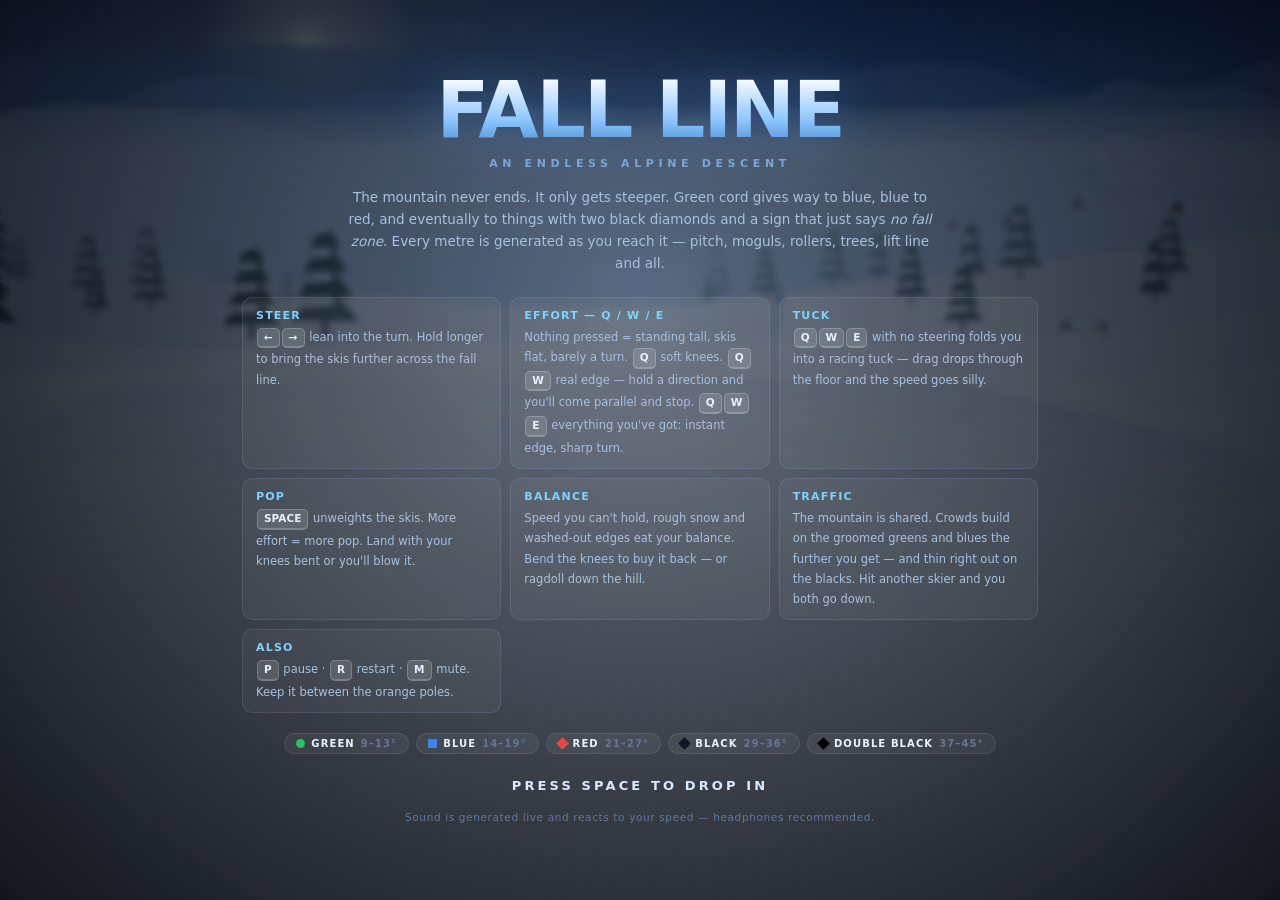
==== commit c960366c: "Add touch controls: effort slider on the left, steer arrows bottom right Opening the game on a phone" ====
--- a/index.html
+++ b/index.html
@@ -130,6 +130,60 @@
   #best{font-size:11px;color:#7f97bb;letter-spacing:.1em;margin-top:14px;font-weight:700}
   .hint{font-size:10.5px;color:#64789b;margin-top:16px;letter-spacing:.06em;line-height:1.7}
   #fps{position:absolute;left:18px;top:176px;font-size:9px;color:#546d92;letter-spacing:.1em;font-weight:700}
+
+  /* ---------- touch controls ----------
+     Hidden until the device reveals a touch pointer; then the phone gets the
+     same three axes as the keyboard: a latching effort slider (left), steer
+     arrows (bottom right) and a pop button. */
+  #touch{display:none}
+  body.touch #touch{display:block}
+  #tSlider{position:absolute;left:14px;bottom:110px;width:58px;height:min(38vh,290px);
+    pointer-events:auto;background:rgba(9,17,33,.55);border:1px solid rgba(150,192,255,.28);
+    border-radius:16px;backdrop-filter:blur(8px);-webkit-backdrop-filter:blur(8px);
+    padding:14px 0;touch-action:none}
+  #tTrack{position:relative;height:100%;width:8px;margin:0 auto;border-radius:5px;
+    background:rgba(255,255,255,.14)}
+  #tFill{position:absolute;left:0;bottom:0;width:100%;border-radius:5px;height:0%;
+    background:linear-gradient(0deg,#38bdf8,#7dd3fc)}
+  .tDet{position:absolute;left:-7px;width:22px;height:3px;border-radius:2px;
+    background:rgba(200,225,255,.35);transform:translateY(50%)}
+  #tThumb{position:absolute;left:-15px;width:38px;height:26px;border-radius:9px;
+    background:linear-gradient(180deg,#93d7fb,#38bdf8);border:1px solid #bae6fd;
+    box-shadow:0 3px 14px rgba(56,189,248,.5);transform:translateY(50%)}
+  #tLbl{position:absolute;left:-14px;right:-14px;bottom:-26px;text-align:center;font-size:9px;
+    letter-spacing:.14em;font-weight:800;color:#cfe4ff;text-shadow:0 1px 5px rgba(0,0,0,.8)}
+  #tSteer{position:absolute;right:14px;bottom:20px;display:flex;gap:12px;pointer-events:auto}
+  .tBtn{width:82px;height:82px;border-radius:22px;display:flex;align-items:center;justify-content:center;
+    background:rgba(9,17,33,.55);border:1px solid rgba(150,192,255,.30);
+    backdrop-filter:blur(8px);-webkit-backdrop-filter:blur(8px);
+    font-size:30px;font-weight:900;color:#cfe4ff;touch-action:none;user-select:none;-webkit-user-select:none}
+  .tBtn.on{background:linear-gradient(180deg,#7dd3fc,#38bdf8);color:#04202e;border-color:#bae6fd;
+    box-shadow:0 0 18px rgba(56,189,248,.55)}
+  #tPop{position:absolute;right:14px;bottom:118px;width:60px;height:60px;border-radius:50%;
+    pointer-events:auto;display:flex;align-items:center;justify-content:center;
+    background:rgba(9,17,33,.55);border:1px solid rgba(150,192,255,.30);
+    backdrop-filter:blur(8px);-webkit-backdrop-filter:blur(8px);font-size:11px;font-weight:900;
+    letter-spacing:.1em;color:#cfe4ff;touch-action:none;user-select:none;-webkit-user-select:none}
+  #tPop.on{background:linear-gradient(180deg,#7dd3fc,#38bdf8);color:#04202e}
+
+  /* the slider replaces the stance panel; clear the corners the controls use */
+  body.touch #stance{display:none}
+  body.touch #stab{left:50%;right:auto;transform:translateX(-50%);bottom:114px;min-width:140px;padding:7px 11px}
+  body.touch #strip{top:235px;bottom:235px;width:14px;right:10px}
+  .tOnly{display:none}
+  body.touch .tOnly{display:block}
+
+  @media (max-width:640px){
+    #runInfo{min-width:150px;padding:7px 10px}
+    #runName{font-size:13px}
+    #pitchRead{font-size:9px}
+    #dist{min-width:110px;padding:7px 10px}
+    #distVal{font-size:19px}
+    #spd{min-width:100px;padding:7px 10px}
+    #spdVal{font-size:24px}
+    #spdSub,#dropVal{font-size:9px}
+    #fps{display:none}
+  }
 </style>
 </head>
 <body>
@@ -190,6 +244,25 @@
       <div id="warn">OFF PISTE</div>
     </div>
     <div id="fps"></div>
+
+    <div id="touch">
+      <div id="tSlider">
+        <div id="tTrack">
+          <div id="tFill"></div>
+          <div class="tDet" style="bottom:0%"></div>
+          <div class="tDet" style="bottom:33.33%"></div>
+          <div class="tDet" style="bottom:66.67%"></div>
+          <div class="tDet" style="bottom:100%"></div>
+          <div id="tThumb"></div>
+        </div>
+        <div id="tLbl">FLAT</div>
+      </div>
+      <div id="tPop">POP</div>
+      <div id="tSteer">
+        <div class="tBtn" id="tLeft">◀</div>
+        <div class="tBtn" id="tRight">▶</div>
+      </div>
+    </div>
   </div>
 
   <div id="screens">
@@ -863,6 +936,7 @@
 /* ================================================================ INPUT === */
 const keys = Object.create(null);
 const IN = { steer:0, effort:0, q:false, w:false, e:false, pop:false };
+const TOUCH = { on:false, effort:0, l:false, r:false };   // wired up in touchInit()
 addEventListener('keydown', ev => {
   const k = ev.key.toLowerCase();
   if ([' ','arrowleft','arrowright','arrowup','arrowdown','q','w','e','r','p','escape'].includes(k)) ev.preventDefault();
@@ -877,9 +951,14 @@
 addEventListener('blur', () => { for (const k in keys) keys[k] = false; });
 
 function readInput() {
-  const l = keys['arrowleft'] || keys['a'], r = keys['arrowright'] || keys['d'];
+  const l = keys['arrowleft'] || keys['a'] || TOUCH.l,
+        r = keys['arrowright'] || keys['d'] || TOUCH.r;
   IN.steer = (r ? 1 : 0) - (l ? 1 : 0);
-  IN.q = !!keys['q']; IN.w = !!keys['w']; IN.e = !!keys['e'];
+  // the touch slider acts as virtually-held QWE keys, so the HUD, the tuck
+  // rule and the physics all read exactly what a keyboard would give them
+  IN.q = !!keys['q'] || TOUCH.effort >= 1;
+  IN.w = !!keys['w'] || TOUCH.effort >= 2;
+  IN.e = !!keys['e'] || TOUCH.effort >= 3;
   IN.effort = (IN.q ? 1 : 0) + (IN.w ? 1 : 0) + (IN.e ? 1 : 0);
 }
 
@@ -2476,7 +2555,7 @@
   init() {
     for (const id of ['hud','runName','diffPill','diffTxt','diffGlyph','pitchRead','distVal','dropVal',
       'spdVal','spdSub','gforceF','kQ','kW','kE','stanceTxt','edgeDeg','edgeL','edgeR','stabF','stabTxt',
-      'toast','toastDiff','toastName','toastSub','airTime','warn','strip','stripMe','fps'])
+      'toast','toastDiff','toastName','toastSub','airTime','warn','strip','stripMe','fps','tLbl'])
       this.el[id] = $(id);
   },
   airPop(t) { this.airT = 1.5; this.el.airTime.textContent = 'AIR ' + t.toFixed(1) + 's'; },
@@ -2542,6 +2621,7 @@
           'Driving the boots — real edge grip',
           'Loaded up — maximum angulation' ][IN.effort];
     e.stanceTxt.textContent = stanceTxt;
+    if (TOUCH.on) e.tLbl.textContent = S.tuck ? 'TUCK' : ['FLAT', 'FLEX', 'DRIVE', 'SEND'][TOUCH.effort];
     e.edgeDeg.textContent = Math.round(S.edgeAngle / DEG) + '°';
     const eL = S.edge < 0 ? Math.abs(S.edge) * 100 : 0;
     const eR = S.edge > 0 ? S.edge * 100 : 0;
@@ -2568,6 +2648,59 @@
     }
   },
 };
+
+/* ====================================================== TOUCH CONTROLS ====
+   Phones get the desktop control scheme, reshaped for thumbs: the left-hand
+   slider is the effort axis (0 flat .. 3 send — and full effort with no
+   steering is the tuck, exactly as on a keyboard), the two arrows bottom
+   right carve, and the round button pops. The slider latches where you leave
+   it, because a thumb can't hold three keys down a whole descent. */
+function touchInit() {
+  if (TOUCH.on) return;
+  TOUCH.on = true;
+  document.body.classList.add('touch');
+
+  const slider = $('tSlider'), track = $('tTrack'), thumb = $('tThumb'),
+        fill = $('tFill'), lbl = $('tLbl');   // may run before HUD.init()
+  const setUI = () => {
+    const f = TOUCH.effort / 3 * 100;
+    thumb.style.bottom = f + '%';
+    fill.style.height = f + '%';
+    lbl.textContent = ['FLAT', 'FLEX', 'DRIVE', 'SEND'][TOUCH.effort];
+  };
+  const fromY = y => {
+    const r = track.getBoundingClientRect();
+    TOUCH.effort = Math.round(clamp(1 - (y - r.top) / r.height, 0, 1) * 3);
+    setUI();
+  };
+  slider.addEventListener('pointerdown', ev => {
+    ev.preventDefault();
+    try { slider.setPointerCapture(ev.pointerId); } catch (e) {}
+    fromY(ev.clientY);
+  });
+  slider.addEventListener('pointermove', ev => {
+    if (slider.hasPointerCapture && slider.hasPointerCapture(ev.pointerId)) fromY(ev.clientY);
+  });
+  setUI();
+
+  const hold = (el, set) => {
+    const off = () => { set(false); el.classList.remove('on'); };
+    el.addEventListener('pointerdown', ev => {
+      ev.preventDefault();
+      try { el.setPointerCapture(ev.pointerId); } catch (e) {}
+      set(true); el.classList.add('on');
+    });
+    el.addEventListener('pointerup', off);
+    el.addEventListener('pointercancel', off);
+    el.addEventListener('pointerleave', off);
+  };
+  hold($('tLeft'),  v => { TOUCH.l = v; });
+  hold($('tRight'), v => { TOUCH.r = v; });
+  hold($('tPop'),   v => { if (v) { if (GAME.state === 'run') IN.pop = true; else GAME.space(); } });
+  addEventListener('blur', () => { TOUCH.l = TOUCH.r = false; });
+}
+if (window.matchMedia && matchMedia('(pointer: coarse)').matches) touchInit();
+addEventListener('touchstart', touchInit, { once:true, passive:true });
 
 /* ================================================================ GAME ==== */
 const GAME = {
@@ -2630,6 +2763,8 @@
             the further you get — and thin right out on the blacks. Hit another skier and you both go down.</span></div>
           <div class="ctrl"><b>ALSO</b><span><kbd>P</kbd> pause · <kbd>R</kbd> restart · <kbd>M</kbd> mute.
             Keep it between the orange poles.</span></div>
+          <div class="ctrl tOnly"><b>TOUCH</b><span>Left slider sets effort — slide to the top for a full tuck.
+            Hold the arrows to carve. The round button pops.</span></div>
         </div>
         <div class="legend">
           ${DIFFS.map(d => `<span class="lg"><i style="background:${d.col};border-radius:${d.shape === 'circle' ? '50%' : '0'};
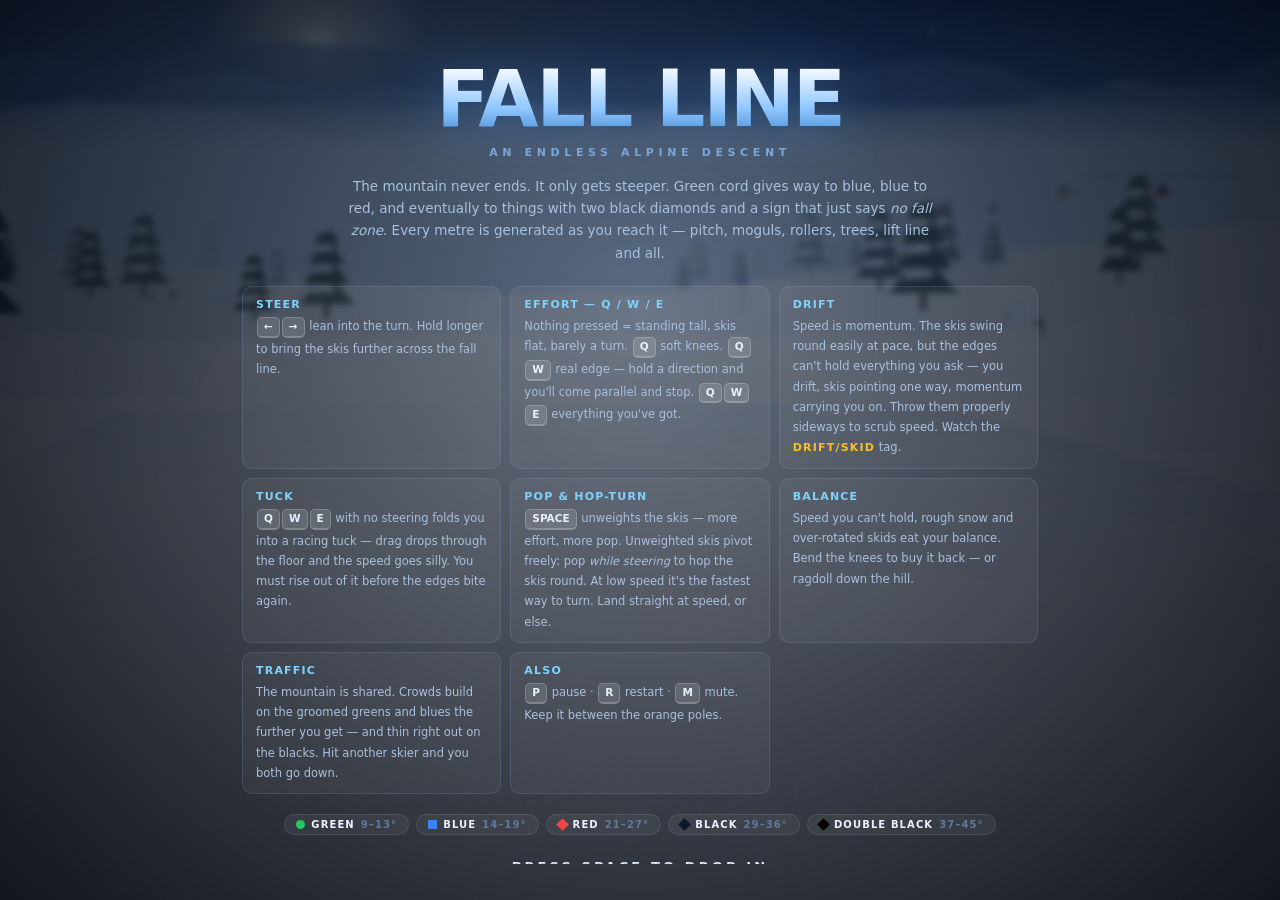
==== commit 984eb919: "Momentum-true turning: slip-angle drift model, hop-turns, touch controls Turning is rebuilt around s" ====
--- a/index.html
+++ b/index.html
@@ -2,7 +2,7 @@
 <html lang="en">
 <head>
 <meta charset="utf-8">
-<meta name="viewport" content="width=device-width, initial-scale=1, user-scalable=no">
+<meta name="viewport" content="width=device-width, initial-scale=1, viewport-fit=cover, user-scalable=no">
 <title>FALL LINE — an endless alpine descent</title>
 <style>
   *{margin:0;padding:0;box-sizing:border-box}
@@ -51,6 +51,7 @@
   .key i{display:block;font-style:normal;font-size:8px;letter-spacing:.08em;opacity:.72;margin-top:2px;font-weight:700}
   #stanceTxt{margin-top:8px;font-size:11px;color:#a9c0dd;letter-spacing:.03em;height:14px}
   #edgeWrap{margin-top:8px}
+  #driftTag{float:right;font-weight:900;letter-spacing:.14em}
   #edgeBar{height:5px;border-radius:3px;background:rgba(255,255,255,.1);overflow:hidden;margin-top:4px;
     display:flex;justify-content:center}
   #edgeL,#edgeR{height:100%;width:0%;background:linear-gradient(90deg,#fbbf24,#f97316)}
@@ -131,59 +132,57 @@
   .hint{font-size:10.5px;color:#64789b;margin-top:16px;letter-spacing:.06em;line-height:1.7}
   #fps{position:absolute;left:18px;top:176px;font-size:9px;color:#546d92;letter-spacing:.1em;font-weight:700}
 
-  /* ---------- touch controls ----------
-     Hidden until the device reveals a touch pointer; then the phone gets the
-     same three axes as the keyboard: a latching effort slider (left), steer
-     arrows (bottom right) and a pop button. */
-  #touch{display:none}
-  body.touch #touch{display:block}
-  #tSlider{position:absolute;left:14px;bottom:110px;width:58px;height:min(38vh,290px);
-    pointer-events:auto;background:rgba(9,17,33,.55);border:1px solid rgba(150,192,255,.28);
-    border-radius:16px;backdrop-filter:blur(8px);-webkit-backdrop-filter:blur(8px);
-    padding:14px 0;touch-action:none}
-  #tTrack{position:relative;height:100%;width:8px;margin:0 auto;border-radius:5px;
-    background:rgba(255,255,255,.14)}
-  #tFill{position:absolute;left:0;bottom:0;width:100%;border-radius:5px;height:0%;
-    background:linear-gradient(0deg,#38bdf8,#7dd3fc)}
-  .tDet{position:absolute;left:-7px;width:22px;height:3px;border-radius:2px;
-    background:rgba(200,225,255,.35);transform:translateY(50%)}
-  #tThumb{position:absolute;left:-15px;width:38px;height:26px;border-radius:9px;
-    background:linear-gradient(180deg,#93d7fb,#38bdf8);border:1px solid #bae6fd;
-    box-shadow:0 3px 14px rgba(56,189,248,.5);transform:translateY(50%)}
-  #tLbl{position:absolute;left:-14px;right:-14px;bottom:-26px;text-align:center;font-size:9px;
-    letter-spacing:.14em;font-weight:800;color:#cfe4ff;text-shadow:0 1px 5px rgba(0,0,0,.8)}
-  #tSteer{position:absolute;right:14px;bottom:20px;display:flex;gap:12px;pointer-events:auto}
-  .tBtn{width:82px;height:82px;border-radius:22px;display:flex;align-items:center;justify-content:center;
-    background:rgba(9,17,33,.55);border:1px solid rgba(150,192,255,.30);
-    backdrop-filter:blur(8px);-webkit-backdrop-filter:blur(8px);
-    font-size:30px;font-weight:900;color:#cfe4ff;touch-action:none;user-select:none;-webkit-user-select:none}
-  .tBtn.on{background:linear-gradient(180deg,#7dd3fc,#38bdf8);color:#04202e;border-color:#bae6fd;
-    box-shadow:0 0 18px rgba(56,189,248,.55)}
-  #tPop{position:absolute;right:14px;bottom:118px;width:60px;height:60px;border-radius:50%;
-    pointer-events:auto;display:flex;align-items:center;justify-content:center;
-    background:rgba(9,17,33,.55);border:1px solid rgba(150,192,255,.30);
-    backdrop-filter:blur(8px);-webkit-backdrop-filter:blur(8px);font-size:11px;font-weight:900;
-    letter-spacing:.1em;color:#cfe4ff;touch-action:none;user-select:none;-webkit-user-select:none}
-  #tPop.on{background:linear-gradient(180deg,#7dd3fc,#38bdf8);color:#04202e}
-
-  /* the slider replaces the stance panel; clear the corners the controls use */
-  body.touch #stance{display:none}
-  body.touch #stab{left:50%;right:auto;transform:translateX(-50%);bottom:114px;min-width:140px;padding:7px 11px}
-  body.touch #strip{top:235px;bottom:235px;width:14px;right:10px}
-  .tOnly{display:none}
-  body.touch .tOnly{display:block}
-
-  @media (max-width:640px){
-    #runInfo{min-width:150px;padding:7px 10px}
-    #runName{font-size:13px}
-    #pitchRead{font-size:9px}
-    #dist{min-width:110px;padding:7px 10px}
-    #distVal{font-size:19px}
-    #spd{min-width:100px;padding:7px 10px}
-    #spdVal{font-size:24px}
-    #spdSub,#dropVal{font-size:9px}
-    #fps{display:none}
-  }
+  /* ---------- TOUCH CONTROLS ---------- */
+  /* shown only on coarse-pointer devices (body.touchmode) and only in a run */
+  #touch{position:absolute;inset:0;pointer-events:none;display:none}
+  body.touchmode #touch.on{display:block}
+  #tSteer{position:absolute;left:0;bottom:0;width:44vw;height:38vh;pointer-events:auto;
+    touch-action:none;-webkit-user-select:none;-webkit-touch-callout:none}
+  #tSteerNub{position:absolute;width:58px;height:58px;border-radius:50%;display:none;
+    border:2px solid rgba(160,200,255,.55);background:rgba(9,17,33,.35);
+    box-shadow:0 0 18px rgba(56,189,248,.25);transform:translate(-50%,-50%)}
+  #tSteerHint{position:absolute;left:16px;bottom:calc(12px + env(safe-area-inset-bottom,0px));
+    font-size:9px;letter-spacing:.16em;color:#7f97bb;font-weight:800;opacity:.7}
+  #tEff{position:absolute;right:calc(12px + env(safe-area-inset-right,0px));
+    bottom:calc(106px + env(safe-area-inset-bottom,0px));width:64px;display:flex;
+    flex-direction:column;gap:5px;pointer-events:auto;touch-action:none;
+    -webkit-user-select:none;-webkit-touch-callout:none}
+  .det{height:42px;border-radius:10px;border:1px solid rgba(160,200,255,.22);
+    background:rgba(9,17,33,.62);display:flex;flex-direction:column;align-items:center;
+    justify-content:center;font-size:11px;font-weight:900;color:#5d739a;letter-spacing:.08em}
+  .det i{font-style:normal;font-size:7.5px;letter-spacing:.1em;opacity:.7;margin-top:1px;font-weight:700}
+  .det.on{background:linear-gradient(180deg,#7dd3fc,#38bdf8);color:#04202e;border-color:#bae6fd;
+    box-shadow:0 0 14px rgba(56,189,248,.5)}
+  #tJump{position:absolute;right:calc(14px + env(safe-area-inset-right,0px));
+    bottom:calc(14px + env(safe-area-inset-bottom,0px));width:76px;height:76px;border-radius:50%;
+    pointer-events:auto;touch-action:none;display:flex;align-items:center;justify-content:center;
+    font-size:11px;font-weight:900;letter-spacing:.12em;color:#cfe0f7;
+    background:rgba(9,17,33,.66);border:1px solid rgba(160,200,255,.30);
+    -webkit-user-select:none;-webkit-touch-callout:none;box-shadow:0 6px 26px rgba(6,14,30,.30)}
+  #tJump.on{background:linear-gradient(180deg,#7dd3fc,#38bdf8);color:#04202e}
+  #tPause{position:absolute;left:50%;top:calc(env(safe-area-inset-top,0px) + 92px);
+    transform:translateX(-50%);width:58px;height:30px;border-radius:9px;pointer-events:auto;
+    touch-action:none;display:flex;align-items:center;justify-content:center;font-size:10px;
+    font-weight:900;color:#8fa6c6;background:rgba(9,17,33,.55);
+    border:1px solid rgba(160,200,255,.2);-webkit-user-select:none}
+
+  /* touchmode: compact the HUD and clear space for thumbs */
+  body.touchmode .panel{padding:6px 10px}
+  body.touchmode #runInfo{min-width:0;max-width:160px}
+  body.touchmode #runName{font-size:12px}
+  body.touchmode #dist{min-width:0}
+  body.touchmode #distVal{font-size:20px}
+  body.touchmode #spd{min-width:0}
+  body.touchmode #spdVal{font-size:26px}
+  body.touchmode #keys{display:none}
+  body.touchmode #stanceTxt{display:none}
+  body.touchmode #stance{left:12px;bottom:calc(38vh + 10px);min-width:0;width:172px}
+  body.touchmode #stab{right:calc(102px + env(safe-area-inset-right,0px));
+    bottom:calc(14px + env(safe-area-inset-bottom,0px));min-width:132px}
+  body.touchmode #strip{top:110px;bottom:calc(346px + env(safe-area-inset-bottom,0px))}
+  body.touchmode #alerts{width:min(420px,86vw)}
+  body.touchmode #fps{display:none}
+  @media (max-height:520px){ body.touchmode #strip{display:none} }
 </style>
 </head>
 <body>
@@ -220,7 +219,7 @@
       </div>
       <div id="stanceTxt">Standing tall — no edge</div>
       <div id="edgeWrap">
-        <div class="lbl">Edge angle <span id="edgeDeg" style="color:#cfe0f7">0°</span></div>
+        <div class="lbl">Edge angle <span id="edgeDeg" style="color:#cfe0f7">0°</span><span id="driftTag"></span></div>
         <div id="edgeBar"><div id="edgeL"></div><div id="edgeR"></div></div>
       </div>
     </div>
@@ -244,25 +243,18 @@
       <div id="warn">OFF PISTE</div>
     </div>
     <div id="fps"></div>
-
-    <div id="touch">
-      <div id="tSlider">
-        <div id="tTrack">
-          <div id="tFill"></div>
-          <div class="tDet" style="bottom:0%"></div>
-          <div class="tDet" style="bottom:33.33%"></div>
-          <div class="tDet" style="bottom:66.67%"></div>
-          <div class="tDet" style="bottom:100%"></div>
-          <div id="tThumb"></div>
-        </div>
-        <div id="tLbl">FLAT</div>
-      </div>
-      <div id="tPop">POP</div>
-      <div id="tSteer">
-        <div class="tBtn" id="tLeft">◀</div>
-        <div class="tBtn" id="tRight">▶</div>
-      </div>
+  </div>
+
+  <div id="touch">
+    <div id="tSteer"><div id="tSteerNub"></div><div id="tSteerHint">HOLD &amp; SLIDE TO STEER</div></div>
+    <div id="tEff">
+      <div class="det" data-d="3">SEND<i>+TUCK</i></div>
+      <div class="det" data-d="2">DRIVE<i>EDGE</i></div>
+      <div class="det" data-d="1">FLEX<i>SOFT</i></div>
+      <div class="det on" data-d="0">TALL<i>FLAT</i></div>
     </div>
+    <div id="tJump">JUMP</div>
+    <div id="tPause">❚❚</div>
   </div>
 
   <div id="screens">
@@ -828,10 +820,14 @@
       this.windGain.gain.setTargetAtTime(this.muted ? 0 : wg, this.ctx.currentTime, 0.09);
       this.windFilt.frequency.setTargetAtTime(360 + spd * 26, this.ctx.currentTime, 0.12);
       const ea = Math.abs(S.edge);
-      const cg = S.air ? 0 : clamp(S.carveNoise, 0, 1) * 0.30;
+      // a drift reads as a different SOUND, not just a louder one: the carve
+      // hiss drops into a broad low scrape as slip builds
+      const skidN = S.air ? 0 : clamp(S.skid, 0, 1);
+      const cg = S.air ? 0 : clamp(S.carveNoise, 0, 1) * 0.30 + skidN * 0.14;
       this.carveGain.gain.setTargetAtTime(this.muted ? 0 : cg, this.ctx.currentTime, 0.05);
-      this.carveFilt.frequency.setTargetAtTime(900 + ea * 2600 + spd * 34, this.ctx.currentTime, 0.06);
-      this.carveFilt.Q.setTargetAtTime(0.9 + ea * 3.4, this.ctx.currentTime, 0.1);
+      this.carveFilt.frequency.setTargetAtTime(
+        Math.max(320, 900 + ea * 2600 + spd * 34 - skidN * 2100), this.ctx.currentTime, 0.06);
+      this.carveFilt.Q.setTargetAtTime(Math.max(0.6, 0.9 + ea * 3.4 - skidN * 2.4), this.ctx.currentTime, 0.1);
       const ch = S.air ? 0 : clamp(S.chatter, 0, 1) * 0.30;
       this.chatterGain.gain.setTargetAtTime(this.muted ? 0 : ch, this.ctx.currentTime, 0.05);
     }
@@ -935,8 +931,12 @@
 
 /* ================================================================ INPUT === */
 const keys = Object.create(null);
-const IN = { steer:0, effort:0, q:false, w:false, e:false, pop:false };
-const TOUCH = { on:false, effort:0, l:false, r:false };   // wired up in touchInit()
+/* popT is a timestamp, not a flag: a jump tapped a few frames early still
+   fires on touchdown, which matters for hop-turn timing (and for touch). */
+const IN = { steer:0, effort:0, q:false, w:false, e:false, popT:-1 };
+/* touch state lives apart from the keyboard and is merged in readInput() —
+   the two never clobber each other, and a phone with a BT keyboard gets both */
+const TOUCH = { steer:0, effort:0, ptrs:new Map(), ax:0, ay:0, padRect:null, effRect:null };
 addEventListener('keydown', ev => {
   const k = ev.key.toLowerCase();
   if ([' ','arrowleft','arrowright','arrowup','arrowdown','q','w','e','r','p','escape'].includes(k)) ev.preventDefault();
@@ -951,15 +951,12 @@
 addEventListener('blur', () => { for (const k in keys) keys[k] = false; });
 
 function readInput() {
-  const l = keys['arrowleft'] || keys['a'] || TOUCH.l,
-        r = keys['arrowright'] || keys['d'] || TOUCH.r;
-  IN.steer = (r ? 1 : 0) - (l ? 1 : 0);
-  // the touch slider acts as virtually-held QWE keys, so the HUD, the tuck
-  // rule and the physics all read exactly what a keyboard would give them
-  IN.q = !!keys['q'] || TOUCH.effort >= 1;
-  IN.w = !!keys['w'] || TOUCH.effort >= 2;
-  IN.e = !!keys['e'] || TOUCH.effort >= 3;
-  IN.effort = (IN.q ? 1 : 0) + (IN.w ? 1 : 0) + (IN.e ? 1 : 0);
+  const l = keys['arrowleft'] || keys['a'], r = keys['arrowright'] || keys['d'];
+  const kbSteer = (r ? 1 : 0) - (l ? 1 : 0);
+  const kbEff = (keys['q'] ? 1 : 0) + (keys['w'] ? 1 : 0) + (keys['e'] ? 1 : 0);
+  IN.steer = clamp(kbSteer + TOUCH.steer, -1, 1);
+  IN.effort = Math.max(kbEff, TOUCH.effort);
+  IN.q = IN.effort >= 1; IN.w = IN.effort >= 2; IN.e = IN.effort >= 3;
 }
 
 /* =============================================================== SKIER ==== */
@@ -969,6 +966,10 @@
   edge:0,             // signed edge engagement, -1..1
   steerS:0,           // smoothed steering input
   crouch:0,           // 0 tall .. 1 tuck
+  slip:0,             // signed angle between velocity and ski heading, rad
+  tuckT:0, tuckS:0,   // time in tuck; smoothed "folded up" state, 0..1
+  unweight:0,         // post-pop window while still grounded: skis unloaded
+  popAir:false,       // this airtime was deliberate (popped), not a surprise roller
   speed:0, air:false, airT:0, airTotal:0, bestAir:0,
   onGround:true, risk:0, lat:0, skid:0, carveNoise:0, chatter:0, gForce:1,
   edgeAngle:0, tuck:false, offPiste:0, popCd:0, lastPop:0, stuckT:0,
@@ -981,9 +982,11 @@
   S.z = 0; S.x = centerAt(0); S.y = terrainH(S.x, S.z);
   S.vx = 0; S.vy = 0; S.vz = 2.4;
   S.yaw = 0; S.edge = 0; S.steerS = 0; S.crouch = 0;
+  S.slip = 0; S.tuckT = 0; S.tuckS = 0; S.unweight = 0; S.popAir = false;
   S.speed = 2.4; S.air = false; S.airT = 0; S.airTotal = 0; S.bestAir = 0;
   S.onGround = true; S.risk = 0; S.lat = 0; S.skid = 0; S.carveNoise = 0; S.chatter = 0;
   S.gForce = 1; S.edgeAngle = 0; S.tuck = false; S.offPiste = 0; S.popCd = 0; S.stuckT = 0;
+  IN.popT = -1;
   S.dist = 0; S.drop = 0; S.startY = S.y; S.maxSpeed = 0; S.time = 0; S.alive = true; S.maxDiff = 0;
   S.passes = 0;
 }
@@ -998,8 +1001,19 @@
   S.crouch += (crouchTarget - S.crouch) * Math.min(1, dt * 9);
   S.tuck = (eff === 3 && steerIn === 0 && !S.air);
 
+  /* Coming out of a sustained tuck takes a beat: you have to rise before the
+     edges can bite. tuckS only builds after ~0.4s of committed tuck (so the
+     constant micro-steering of corridor-following never trips it) and drains
+     over ~200 ms once you steer out. It scales edge ENGAGEMENT, never input —
+     the skis always respond visibly, the bite is what lags. */
+  S.tuckT = S.tuck ? S.tuckT + dt : 0;
+  const tuckTarget = (S.tuck && S.tuckT > 0.4) ? 1 : 0;
+  S.tuckS += (tuckTarget - S.tuckS) * Math.min(1, dt * (tuckTarget ? 6 : 5));
+  const tuckMul = 1 - 0.6 * S.tuckS;
+
   /* ---- steering & edge set ---- */
-  const rate = PHYS.EDGE_RATE[eff];
+  const spNow = Math.hypot(S.vx, S.vy, S.vz);
+  const rate = PHYS.EDGE_RATE[eff] * lerp(1, 0.72, sstep(14, 30, spNow));
   S.steerS += (steerIn - S.steerS) * Math.min(1, dt * rate);
   if (Math.abs(steerIn) < 0.01) S.steerS *= Math.max(0, 1 - dt * (2.0 + eff * 1.6));
   S.edge = S.steerS;
@@ -1028,6 +1042,16 @@
         if (impact > cap * 1.55) return crash('BLEW THE LANDING');
         S.risk += (impact - cap) / cap * 0.65;
       }
+      /* Momentum doesn't care where the skis point: land with them across
+         the direction of travel and you keep going that way. Harmless at
+         hop-turn speeds, expensive at pace, fatal near-sideways at speed. */
+      const hsp = Math.hypot(S.vx, S.vz);
+      const landSlip = Math.abs(Math.atan2(
+        Math.sin(Math.atan2(S.vx, S.vz) - S.yaw),
+        Math.cos(Math.atan2(S.vx, S.vz) - S.yaw)));
+      if (landSlip > 65 * DEG && hsp > 18) return crash('LANDED SIDEWAYS');
+      S.risk += sstep(20 * DEG, 75 * DEG, landSlip) * sstep(7, 20, hsp) * (0.65 - 0.10 * eff);
+      if (landSlip > 20 * DEG && hsp > 5) spray(Math.min(40, hsp * 1.5), 1.2);
       if (impact > 1.6) {
         AU.land(impact);
         spray(Math.min(46, impact * 3.2), 1.5);
@@ -1035,6 +1059,7 @@
       }
       if (S.airT > 0.28) { S.bestAir = Math.max(S.bestAir, S.airT); HUD.airPop(S.airT); }
       S.airTotal += S.airT;
+      S.popAir = false;
       // scrub some speed on a heavy landing, less if the legs were loaded
       const scrub = clamp((impact - cap * 0.4) / 14, 0, 0.34) * (1 - eff * 0.16);
       S.vx *= 1 - scrub; S.vy *= 1 - scrub; S.vz *= 1 - scrub;
@@ -1073,27 +1098,50 @@
     S.lat = vl;
     const sp = Math.hypot(S.vx, S.vy, S.vz);
 
-    /* -- edge grip: resist the sideways slide, up to what the edges hold -- */
-    const engage = 0.16 + 0.84 * Math.abs(S.edge);
+    /* -- slip: the angle between where the skis point and where you're
+          actually going. The whole drift model hangs off this one number.
+          Gated at walking pace where the ratio is numerical noise.       -- */
+    const slip = sp < 2 ? 0 : Math.atan2(vl, vf);
+    const aslip = Math.abs(slip);
+    S.slip = slip;
+
+    /* -- edge grip: resist the sideways slide, up to what the edges hold.
+          Hold degrades with speed (hard snow, chatter), vanishes while the
+          skis are unweighted, and — like tyre cornering stiffness — the
+          force builds progressively with slip instead of slamming on, so a
+          tap of steering nudges you instead of jerking you sideways.     -- */
+    const engage = (0.16 + 0.84 * Math.abs(S.edge)) * tuckMul;
     const snowGrip = lerp(1, 0.62, S.offPiste);      // powder holds an edge poorly
-    const gripMax = PHYS.GRIP[eff] * gN * engage * snowGrip;
+    const gripSpeed = 1 - 0.5 * sstep(11, 28, sp);
+    const gripMax = PHYS.GRIP[eff] * gN * engage * snowGrip * gripSpeed
+                    * (1 - 0.5 * S.unweight);
     const need = Math.abs(vl) / Math.max(dt, 1e-4);
-    const applied = Math.min(need, gripMax);
+    const gripRamp = sp < 2 ? 1 : clamp(0.15 + aslip / (6 * DEG), 0, 1);
+    const applied = Math.min(need, gripMax * gripRamp);
     const sgn = vl > 0 ? -1 : 1;
     ax += sgn * applied * lx; ay += sgn * applied * ly; az += sgn * applied * lz;
 
-    S.skid = clamp(Math.abs(vl) / 5.5, 0, 1);
-
-    /* -- skidding also drags the skis back: this is how you scrub speed -- */
-    const skidDrag = (0.30 + 0.55 * Math.abs(S.edge)) * (0.4 + eff * 0.28) * gN
-                     * clamp(Math.abs(vl) / 2.4, 0, 1.6);
-
-    /* -- an edged ski held across the fall line ploughs snow. This is the
-          actual brake: turn shape controls speed, and holding the turn past
-          ~40° off the fall line is what brings you to a stop.             -- */
-    const across = clamp((Math.abs(S.yaw) - 42 * DEG) / (45 * DEG), 0, 1);
+    S.skid = clamp(aslip / (50 * DEG), 0, 1) * clamp(sp / 6, 0, 1);
+
+    /* -- a ski travelling sideways ploughs snow, and the cost scales with
+          how far sideways: a working drift scrubs a little, a full slash
+          scrubs ~1 g. This is the speed-management tool at pace. The plough
+          saturates at speed — the ski skips and chatters over the surface
+          instead of digging in — so a 100 km/h slash is a long controlled
+          scrub, not a 2 g wall.                                          -- */
+    const plough = lerp(1, 0.5, sstep(10, 26, sp));
+    const skidDrag = (0.35 + 0.65 * Math.abs(S.edge)) * (0.45 + 0.25 * eff) * gN
+                     * 1.1 * Math.sin(Math.min(aslip, 90 * DEG)) * clamp(sp / 4, 0, 1) * plough;
+
+    /* -- the plough brake proper: keyed on slip at speed — a clean carved
+          traverse displaces no snow no matter how far across the hill it
+          points, while a hockey-stop slash (slip near 90°) does. Below
+          ~6 m/s the old heading-based plough returns, so the final settle
+          of a stop (and a snowplough crawl) still brings you to rest.    -- */
+    const across = Math.max(sstep(35 * DEG, 80 * DEG, aslip),
+      clamp((Math.abs(S.yaw) - 42 * DEG) / (45 * DEG), 0, 1) * (1 - sstep(6, 12, sp)));
     const brake = across * Math.abs(S.steerS) * (0.10 + 0.72 * (eff / 3))
-                  * (0.30 + 0.70 * Math.abs(S.edge)) * gN * clamp(sp / 2.5, 0, 1);
+                  * (0.30 + 0.70 * Math.abs(S.edge)) * gN * clamp(sp / 2.5, 0, 1) * plough;
 
     /* -- base friction + air drag -- */
     const mu = lerp(PHYS.MU_PISTE, PHYS.MU_POWDER, S.offPiste)
@@ -1107,18 +1155,41 @@
       ax -= rx * dv; ay -= ry * dv; az -= rz * dv;
     }
 
-    /* -- yaw: carving radius from the sidecut, plus skidded pivot -- */
+    /* -- yaw: carving radius from the sidecut, plus skidded pivot.
+          The carve can only bend the path as hard as the edges can hold
+          (v²/R ≤ grip), and a ski already sliding sideways cannot re-rail —
+          so at speed the skis rotate ahead of the trajectory and you drift
+          rather than turn. Rotating the skis stays easy; going where they
+          point is what speed takes away.                                 -- */
     const phi = S.edgeAngle;
     const R = Math.max(3.0, PHYS.R_SIDECUT * Math.cos(phi));
-    const wCarve = (Math.abs(vf) / R) * Math.abs(S.edge) * (0.35 + 0.65 * (eff / 3));
+    const carveEff = 1 - sstep(5 * DEG, 22 * DEG, aslip);
+    const wCarve = Math.min((Math.abs(vf) / R) * Math.abs(S.edge) * (0.35 + 0.65 * (eff / 3)),
+                            gripMax / Math.max(sp, 0.5)) * carveEff;
     // Pivot authority never drops to zero: stopped and sideways across the
     // hill you must still be able to step the skis back to the fall line.
-    const wPivot = PHYS.PIVOT[eff] * Math.abs(S.edge) * clamp(0.30 + sp / 5.5, 0, 1);
-    S.yaw += Math.sign(S.edge) * (wCarve + wPivot) * dt;
-    // Flat skis can't hold a traverse — gravity washes the tails downhill and
-    // points you back down the fall line. Also true at a standstill.
-    if (Math.abs(S.edge) < 0.06)
+    // Steering that pushes the drift DEEPER saturates hard as slip reaches
+    // the speed-dependent envelope — the residual has to stay BELOW the rate
+    // grip rotates the trajectory, or the drift never stabilises and every
+    // committed turn spins out. Counter-steering to recover keeps full
+    // authority, and below ~15 m/s the envelope exceeds 100°, so the hockey
+    // stop is untouched.
+    const slipMax = lerp(110 * DEG, 50 * DEG, sstep(12, 28, sp));
+    const deepens = slip === 0 || Math.sign(S.edge) !== Math.sign(slip);
+    const sat = deepens ? 1 - 0.97 * sstep(0.7 * slipMax, 1.05 * slipMax, aslip) : 1;
+    const wPivot = PHYS.PIVOT[eff] * Math.abs(S.edge) * clamp(0.30 + sp / 5.5, 0, 1)
+                   * tuckMul * (1 + 1.5 * S.unweight);
+    S.yaw += Math.sign(S.edge) * (wCarve + wPivot) * sat * dt;
+    if (Math.abs(S.edge) < 0.06 && sp < 2) {
+      // at a standstill gravity washes the tails downhill and points the
+      // skis back down the fall line
       S.yaw -= S.yaw * dt * (0.55 - eff * 0.11) * clamp(0.35 + sp / 8, 0, 1);
+    } else if (Math.abs(S.edge) < 0.2) {
+      // flat unweighted skis weathervane toward the direction of travel —
+      // release after a tap and they swing back in line instead of hanging
+      // sideways bleeding speed
+      S.yaw += slip * lerp(1.5, 4.0, sstep(3, 15, sp)) * dt;
+    }
     S.yaw = clamp(S.yaw, -102 * DEG, 102 * DEG);
 
     S.gForce = Math.hypot(applied, gN) / PHYS.G;
@@ -1126,10 +1197,10 @@
                          + across * Math.abs(S.steerS) * clamp(sp / 9, 0, 1) * 0.8, 0, 1.3);
     S.chatter = clamp((p.mogul * 0.7 + p.rough * 0.35 + S.offPiste * 0.5) * (sp / 18), 0, 1);
 
-    /* -- spray from the edges -- */
+    /* -- spray from the edges, biased off the ploughing side -- */
     if (sp > 3 && (S.skid > 0.06 || Math.abs(S.edge) > 0.3 || across > 0.15))
       spray((S.skid * 26 + Math.abs(S.edge) * 7 + across * Math.abs(S.steerS) * 20)
-            * dt * 60 * 0.35, 0.55 + S.skid + across * 0.5);
+            * dt * 60 * 0.35, 0.55 + S.skid + across * 0.5, Math.sign(vl));
 
     /* -- balance erosion -- */
     // A tuck is stable but it is not a licence to straight-line: you are on
@@ -1139,8 +1210,11 @@
     if (sp > comfort) load += (sp - comfort) / comfort * 1.5;
     const rough = p.mogul * 0.95 + p.rough * 0.55 + S.offPiste * 1.25;
     load += rough * clamp((sp - comfort * 0.45) / comfort, 0, 2) * (S.tuck ? 1.75 : 1.15);
-    load += clamp(Math.abs(vl) / (2.6 + eff * 3.4) - 0.55, 0, 2) * 0.85;
-    if (need > gripMax * 1.05 && sp > 12) load += 0.35;        // edges washing out
+    // Drifting is meant to be the normal state at speed, so balance is loaded
+    // by slip ANGLE past an effort-scaled dead zone — a working drift is free
+    // riding; only pushing toward over-rotation erodes you.
+    load += clamp((aslip - (10 + 4 * eff) * DEG) / (30 * DEG), 0, 1.6) * (0.55 + sp / 40);
+    load += 0.45 * sstep(0.80 * slipMax, 1.05 * slipMax, aslip);   // over-rotated past the envelope
     S.risk += (load - (0.42 + eff * 0.40)) * dt;
     S.risk = clamp(S.risk, 0, 1.05);
     if (S.risk >= 1) return crash(S.offPiste > 0.5 ? 'BURIED THE TIPS' : 'CAUGHT AN EDGE');
@@ -1163,23 +1237,34 @@
       S.vx += clamp(toC * 0.25, -1.6, 1.6) * dt;
     }
 
-    /* -- pop / unweight -- */
+    /* -- pop / unweight / hop-turn -- */
     S.popCd = Math.max(0, S.popCd - dt);
-    if (IN.pop && S.popCd <= 0) {
+    S.unweight = Math.max(0, S.unweight - dt / 0.25);
+    if (IN.popT >= 0 && S.time - IN.popT < 0.12 && S.popCd <= 0) {
       const v = PHYS.POP[eff];
       S.vx += nx * v; S.vy += ny * v; S.vz += nz * v;
-      S.y += 0.06; S.popCd = 0.35; AU.pop(); IN.pop = false;
+      S.y += 0.06; S.popCd = 0.35; AU.pop(); IN.popT = -1;
+      S.unweight = 1;                  // skis unloaded: pivot freely, grip poorly
+      S.popAir = true;                 // any air that follows is deliberate
+      S.tuckS = 0; S.tuckT = 0;        // a pre-hop pops you straight out of the tuck
+      // popping WITH steering holds a pre-rotation and delivers it as a hop:
+      // the unweighted-pivot turn. At low speed this is the fastest way round.
+      if (steerIn !== 0) S.yaw += steerIn * (0.30 + 0.15 * eff);
     }
   } else {
-    IN.pop = false;
-    // in the air: gravity + drag only, and you can steer the skis a little
+    // in the air: gravity + drag only — but with nothing loading the skis,
+    // swinging them round is easy at ANY effort (raw input, no edge-set lag).
+    // Full authority needs INTENT though: in a popped air it's immediate; in a
+    // surprise roller hop it ramps in, so holding a steer over a bump doesn't
+    // silently rotate you into a sideways landing.
     const sp = Math.hypot(S.vx, S.vy, S.vz);
     const cda = S.tuck || eff === 3 ? PHYS.CDA_TUCK * 1.25 : PHYS.CDA[eff];
     const drag = 0.5 * PHYS.RHO * cda * sp * sp / PHYS.M;
     if (sp > 0.02) { ax -= S.vx / sp * drag; ay -= S.vy / sp * drag; az -= S.vz / sp * drag; }
-    S.yaw += S.steerS * (0.7 + eff * 0.25) * dt;
+    S.yaw += steerIn * (1.6 + 0.45 * eff) * (S.popAir ? 1 : sstep(0.15, 0.5, S.airT)) * dt;
     S.yaw = clamp(S.yaw, -102 * DEG, 102 * DEG);
     S.skid *= Math.max(0, 1 - dt * 3);
+    S.slip *= Math.max(0, 1 - dt * 3);
     S.carveNoise *= Math.max(0, 1 - dt * 5);
     S.chatter = 0;
     S.gForce = 0;
@@ -1490,11 +1575,12 @@
 
 /* =========================================================== PARTICLES ==== */
 const PARTS = [];
-function spray(n, power) {
+function spray(n, power, bias) {
   n = Math.min(n | 0, 90);
   for (let i = 0; i < n; i++) {
     if (PARTS.length > 320) break;
-    const side = Math.random() < 0.5 ? -1 : 1;
+    // bias throws most of the snow off the ploughing edge in a drift
+    const side = bias && Math.random() < 0.78 ? bias : (Math.random() < 0.5 ? -1 : 1);
     const a = S.yaw + side * (0.6 + Math.random() * 1.1);
     const sp = power * rnd(1.4, 5.2);
     PARTS.push({
@@ -1541,7 +1627,12 @@
   // swing round to the side for the wipeout: keeps whatever you hit out of
   // the way and shows the tumble properly
   if (crashing) cam.crashYaw += dt * 0.30 * cam.crashSide;
-  const wantYaw = crashing ? cam.crashYaw : clamp(S.yaw * 0.30 + S.steerS * 0.10, -0.28, 0.28);
+  // Lead with the direction of TRAVEL, not the skis: in a drift the world
+  // flow stays with your momentum while the skier visibly rotates across the
+  // screen — that divergence is how you read the skid.
+  const velYaw = S.speed > 2 ? Math.atan2(S.vx, S.vz) : S.yaw;
+  const wantYaw = crashing ? cam.crashYaw
+                : clamp(velYaw * 0.22 + S.yaw * 0.08 + S.steerS * 0.08, -0.28, 0.28);
   cam.yaw += (wantYaw - cam.yaw) * Math.min(1, dt * (crashing ? 1.6 : 3.4));
 
   const tz = T.z - cam.dist * Math.cos(cam.yaw);
@@ -2554,8 +2645,8 @@
   el: {}, lastSec: null, toastT: 0, airT: 0, stripSecs: [],
   init() {
     for (const id of ['hud','runName','diffPill','diffTxt','diffGlyph','pitchRead','distVal','dropVal',
-      'spdVal','spdSub','gforceF','kQ','kW','kE','stanceTxt','edgeDeg','edgeL','edgeR','stabF','stabTxt',
-      'toast','toastDiff','toastName','toastSub','airTime','warn','strip','stripMe','fps','tLbl'])
+      'spdVal','spdSub','gforceF','kQ','kW','kE','stanceTxt','edgeDeg','edgeL','edgeR','driftTag','stabF','stabTxt',
+      'toast','toastDiff','toastName','toastSub','airTime','warn','strip','stripMe','fps'])
       this.el[id] = $(id);
   },
   airPop(t) { this.airT = 1.5; this.el.airTime.textContent = 'AIR ' + t.toFixed(1) + 's'; },
@@ -2621,12 +2712,16 @@
           'Driving the boots — real edge grip',
           'Loaded up — maximum angulation' ][IN.effort];
     e.stanceTxt.textContent = stanceTxt;
-    if (TOUCH.on) e.tLbl.textContent = S.tuck ? 'TUCK' : ['FLAT', 'FLEX', 'DRIVE', 'SEND'][TOUCH.effort];
     e.edgeDeg.textContent = Math.round(S.edgeAngle / DEG) + '°';
     const eL = S.edge < 0 ? Math.abs(S.edge) * 100 : 0;
     const eR = S.edge > 0 ? S.edge * 100 : 0;
     e.edgeL.style.width = eL / 2 + '%';
     e.edgeR.style.width = eR / 2 + '%';
+
+    const slipDeg = Math.abs(S.slip) / DEG;
+    e.driftTag.textContent = (!S.air && S.speed > 8 && slipDeg > 15)
+      ? (slipDeg > 40 ? 'SKID' : 'DRIFT') : '';
+    e.driftTag.style.color = slipDeg > 40 ? '#f87171' : '#fbbf24';
 
     e.stabF.style.width = clamp(S.risk, 0, 1) * 100 + '%';
     e.stabTxt.textContent = S.risk > 0.82 ? 'ABOUT TO GO' : S.risk > 0.55 ? 'GETTING LOOSE'
@@ -2649,59 +2744,6 @@
   },
 };
 
-/* ====================================================== TOUCH CONTROLS ====
-   Phones get the desktop control scheme, reshaped for thumbs: the left-hand
-   slider is the effort axis (0 flat .. 3 send — and full effort with no
-   steering is the tuck, exactly as on a keyboard), the two arrows bottom
-   right carve, and the round button pops. The slider latches where you leave
-   it, because a thumb can't hold three keys down a whole descent. */
-function touchInit() {
-  if (TOUCH.on) return;
-  TOUCH.on = true;
-  document.body.classList.add('touch');
-
-  const slider = $('tSlider'), track = $('tTrack'), thumb = $('tThumb'),
-        fill = $('tFill'), lbl = $('tLbl');   // may run before HUD.init()
-  const setUI = () => {
-    const f = TOUCH.effort / 3 * 100;
-    thumb.style.bottom = f + '%';
-    fill.style.height = f + '%';
-    lbl.textContent = ['FLAT', 'FLEX', 'DRIVE', 'SEND'][TOUCH.effort];
-  };
-  const fromY = y => {
-    const r = track.getBoundingClientRect();
-    TOUCH.effort = Math.round(clamp(1 - (y - r.top) / r.height, 0, 1) * 3);
-    setUI();
-  };
-  slider.addEventListener('pointerdown', ev => {
-    ev.preventDefault();
-    try { slider.setPointerCapture(ev.pointerId); } catch (e) {}
-    fromY(ev.clientY);
-  });
-  slider.addEventListener('pointermove', ev => {
-    if (slider.hasPointerCapture && slider.hasPointerCapture(ev.pointerId)) fromY(ev.clientY);
-  });
-  setUI();
-
-  const hold = (el, set) => {
-    const off = () => { set(false); el.classList.remove('on'); };
-    el.addEventListener('pointerdown', ev => {
-      ev.preventDefault();
-      try { el.setPointerCapture(ev.pointerId); } catch (e) {}
-      set(true); el.classList.add('on');
-    });
-    el.addEventListener('pointerup', off);
-    el.addEventListener('pointercancel', off);
-    el.addEventListener('pointerleave', off);
-  };
-  hold($('tLeft'),  v => { TOUCH.l = v; });
-  hold($('tRight'), v => { TOUCH.r = v; });
-  hold($('tPop'),   v => { if (v) { if (GAME.state === 'run') IN.pop = true; else GAME.space(); } });
-  addEventListener('blur', () => { TOUCH.l = TOUCH.r = false; });
-}
-if (window.matchMedia && matchMedia('(pointer: coarse)').matches) touchInit();
-addEventListener('touchstart', touchInit, { once:true, passive:true });
-
 /* ================================================================ GAME ==== */
 const GAME = {
   state: 'title',      // title | run | paused | crash | over
@@ -2711,7 +2753,7 @@
   space() {
     if (this.state === 'title' || this.state === 'over') { this.start(); return; }
     if (this.state === 'paused') { this.togglePause(); return; }
-    if (this.state === 'run') IN.pop = true;
+    if (this.state === 'run') IN.popT = S.time;
   },
   togglePause() {
     if (this.state === 'run') { this.state = 'paused'; this.screen('pause'); }
@@ -2734,11 +2776,13 @@
     this.state = 'run';
     this.hideScreen();
     $('hud').className = 'on';
+    $('touch').className = 'on';
   },
 
   hideScreen() { $('screens').className = 'hide'; },
   screen(kind) {
     const c = $('card');
+    const T = document.body.classList.contains('touchmode');
     if (kind === 'title') {
       c.innerHTML = `
         <h1>FALL&nbsp;LINE</h1>
@@ -2748,36 +2792,41 @@
         <em>no fall zone</em>. Every metre is generated as you reach it — pitch, moguls, rollers,
         trees, lift line and all.</p>
         <div class="ctrls">
-          <div class="ctrl"><b>STEER</b><span><kbd>←</kbd><kbd>→</kbd> lean into the turn. Hold longer to bring
-            the skis further across the fall line.</span></div>
-          <div class="ctrl"><b>EFFORT — Q / W / E</b><span>Nothing pressed = standing tall, skis flat, barely a turn.
-            <kbd>Q</kbd> soft knees. <kbd>Q</kbd><kbd>W</kbd> real edge — hold a direction and you'll come parallel and stop.
-            <kbd>Q</kbd><kbd>W</kbd><kbd>E</kbd> everything you've got: instant edge, sharp turn.</span></div>
-          <div class="ctrl"><b>TUCK</b><span><kbd>Q</kbd><kbd>W</kbd><kbd>E</kbd> with no steering folds you into a
-            racing tuck — drag drops through the floor and the speed goes silly.</span></div>
-          <div class="ctrl"><b>POP</b><span><kbd>SPACE</kbd> unweights the skis. More effort = more pop. Land with
-            your knees bent or you'll blow it.</span></div>
-          <div class="ctrl"><b>BALANCE</b><span>Speed you can't hold, rough snow and washed-out edges eat your balance.
+          <div class="ctrl"><b>STEER</b><span>${T
+            ? 'Hold the bottom-left pad and slide your thumb. Hold longer to bring the skis further round.'
+            : '<kbd>←</kbd><kbd>→</kbd> lean into the turn. Hold longer to bring the skis further across the fall line.'}</span></div>
+          <div class="ctrl"><b>EFFORT${T ? '' : ' — Q / W / E'}</b><span>${T
+            ? 'The column on the right: TALL = skis flat, barely a turn. FLEX soft knees. DRIVE real edge — hold a direction and you\'ll come parallel and stop. SEND everything you\'ve got.'
+            : 'Nothing pressed = standing tall, skis flat, barely a turn. <kbd>Q</kbd> soft knees. <kbd>Q</kbd><kbd>W</kbd> real edge — hold a direction and you\'ll come parallel and stop. <kbd>Q</kbd><kbd>W</kbd><kbd>E</kbd> everything you\'ve got.'}</span></div>
+          <div class="ctrl"><b>DRIFT</b><span>Speed is momentum. The skis swing round easily at pace, but the edges
+            can't hold everything you ask — you drift, skis pointing one way, momentum carrying you on.
+            Throw them properly sideways to scrub speed. Watch the <b style="display:inline;color:#fbbf24">DRIFT/SKID</b> tag.</span></div>
+          <div class="ctrl"><b>TUCK</b><span>${T ? 'SEND' : '<kbd>Q</kbd><kbd>W</kbd><kbd>E</kbd>'} with no steering folds
+            you into a racing tuck — drag drops through the floor and the speed goes silly. You must rise out of it
+            before the edges bite again.</span></div>
+          <div class="ctrl"><b>POP &amp; HOP-TURN</b><span>${T ? 'JUMP' : '<kbd>SPACE</kbd>'} unweights the skis — more
+            effort, more pop. Unweighted skis pivot freely: pop <em>while steering</em> to hop the skis round. At low
+            speed it's the fastest way to turn. Land straight at speed, or else.</span></div>
+          <div class="ctrl"><b>BALANCE</b><span>Speed you can't hold, rough snow and over-rotated skids eat your balance.
             Bend the knees to buy it back — or ragdoll down the hill.</span></div>
           <div class="ctrl"><b>TRAFFIC</b><span>The mountain is shared. Crowds build on the groomed greens and blues
             the further you get — and thin right out on the blacks. Hit another skier and you both go down.</span></div>
-          <div class="ctrl"><b>ALSO</b><span><kbd>P</kbd> pause · <kbd>R</kbd> restart · <kbd>M</kbd> mute.
-            Keep it between the orange poles.</span></div>
-          <div class="ctrl tOnly"><b>TOUCH</b><span>Left slider sets effort — slide to the top for a full tuck.
-            Hold the arrows to carve. The round button pops.</span></div>
+          <div class="ctrl"><b>ALSO</b><span>${T ? 'The ❚❚ chip pauses.'
+            : '<kbd>P</kbd> pause · <kbd>R</kbd> restart · <kbd>M</kbd> mute.'} Keep it between the orange poles.</span></div>
         </div>
         <div class="legend">
           ${DIFFS.map(d => `<span class="lg"><i style="background:${d.col};border-radius:${d.shape === 'circle' ? '50%' : '0'};
             ${d.shape === 'diamond' || d.shape === 'double' ? 'transform:rotate(45deg)' : ''}"></i>${d.label}
             <span style="color:#64789b;font-weight:700">${d.slope[0]}–${d.slope[1]}°</span></span>`).join('')}
         </div>
-        <div class="go">PRESS SPACE TO DROP IN</div>
+        <div class="go">${T ? 'TAP TO DROP IN' : 'PRESS SPACE TO DROP IN'}</div>
         <div class="hint">Sound is generated live and reacts to your speed — headphones recommended.</div>`;
     } else if (kind === 'pause') {
       c.innerHTML = `<h1 style="font-size:52px">PAUSED</h1>
         <div class="tag">${Math.round(S.dist)} M DOWN · ${Math.round(S.maxSpeed * 3.6)} KM/H TOP</div>
-        <div class="go">PRESS SPACE OR P TO CARRY ON</div>
-        <div class="hint"><kbd>R</kbd> to start a fresh descent.</div>`;
+        ${T ? `<div><span class="btn" onclick="GAME.togglePause()">CARRY ON</span><span class="btn ghost" onclick="GAME.start()">RESTART</span></div>`
+            : `<div class="go">PRESS SPACE OR P TO CARRY ON</div>
+        <div class="hint"><kbd>R</kbd> to start a fresh descent.</div>`}`;
     } else if (kind === 'over') {
       const avg = S.time > 0.5 ? (S.dist / S.time) * 3.6 : 0;
       const secs = Math.max(1, S.time);
@@ -2806,10 +2855,10 @@
         <div id="best">${isBest ? '★ NEW BEST DISTANCE' : 'BEST THIS SESSION · ' + Math.round(this.best).toLocaleString() + ' m'}
           &nbsp;·&nbsp; DEEPEST PISTE REACHED · <span style="color:${deepest.col === '#000000' ? '#94a3b8' : deepest.col}">${deepest.label}</span></div>
         <div><span class="btn" onclick="GAME.start()">DROP IN AGAIN</span></div>
-        <div class="hint">or press <kbd>R</kbd> / <kbd>SPACE</kbd></div>`;
+        <div class="hint">${T ? 'or tap anywhere' : 'or press <kbd>R</kbd> / <kbd>SPACE</kbd>'}</div>`;
     }
     $('screens').className = '';
-    if (kind === 'over') $('hud').className = '';
+    if (kind === 'over') { $('hud').className = ''; $('touch').className = ''; }
   },
 };
 
@@ -2861,7 +2910,8 @@
 }
 
 function render(dt) {
-  if (W !== Math.floor(innerWidth * DPR)) resize();
+  // height changes alone too — iOS URL-bar collapse never fires a width change
+  if (W !== Math.floor(innerWidth * DPR) || H !== Math.floor(innerHeight * DPR)) resize();
   focal = (H * 0.5) / Math.tan((0.92 + cam.fovBoost) * 0.5);
   const sk = cam.shake;
   shakeX = (Math.random() - 0.5) * sk * 14 * DPR;
@@ -2903,7 +2953,108 @@
 const unlock = () => { AU.init(); AU.resume(); removeEventListener('pointerdown', unlock); removeEventListener('keydown', unlock); };
 addEventListener('pointerdown', unlock);
 addEventListener('keydown', unlock);
-$('screens').addEventListener('pointerdown', e => { if (e.target.id === 'screens' || e.target.id === 'card') GAME.space(); });
+// a tap anywhere on an overlay screen (except an actual button, which handles
+// itself) acts as SPACE: start, resume, drop in again
+$('screens').addEventListener('pointerdown', e => { if (!e.target.closest('.btn')) GAME.space(); });
+
+/* ====================================================== TOUCH CONTROLS ==== */
+function enableTouch() {
+  if (document.body.classList.contains('touchmode')) return;
+  document.body.classList.add('touchmode');
+  if (GAME.state === 'title') GAME.screen('title');   // swap the copy to touch wording
+  else if (GAME.state !== 'over') $('touch').className = 'on';  // hybrid device, mid-run
+}
+// coarse-pointer devices get the controls up front; hybrids (touchscreen
+// laptops, iPad+trackpad) get them on the first actual touch. Never disabled —
+// keyboard input merges in readInput, so phone + BT keyboard keeps both.
+if (matchMedia('(hover: none) and (pointer: coarse)').matches) enableTouch();
+addEventListener('pointerdown', e => { if (e.pointerType === 'touch') enableTouch(); });
+
+const tSteer = $('tSteer'), tSteerNub = $('tSteerNub'), tEff = $('tEff'),
+      tJump = $('tJump'), tPause = $('tPause');
+const tDets = Array.from(tEff.querySelectorAll('.det'));
+
+/* Steering pad: drag-relative. Thumb offset from touch-down maps to steer in
+   [-1,1]; the deadband outputs EXACTLY 0 so tuck (steer === 0), stuck-escape
+   and the parked hockey-stop behave identically to keyboard. Handlers store
+   numbers; the nub is one absolutely-positioned div. */
+tSteer.addEventListener('pointerdown', e => {
+  tSteer.setPointerCapture(e.pointerId);
+  TOUCH.ptrs.set(e.pointerId, 'steer');
+  TOUCH.ax = e.clientX; TOUCH.ay = e.clientY; TOUCH.steer = 0;
+  TOUCH.padRect = tSteer.getBoundingClientRect();
+  tSteerNub.style.display = 'block';
+  tSteerNub.style.left = (TOUCH.ax - TOUCH.padRect.left) + 'px';
+  tSteerNub.style.top = (TOUCH.ay - TOUCH.padRect.top) + 'px';
+});
+tSteer.addEventListener('pointermove', e => {
+  if (TOUCH.ptrs.get(e.pointerId) !== 'steer') return;
+  const dx = e.clientX - TOUCH.ax;
+  const DEAD = 12, FULL = 58;
+  TOUCH.steer = Math.abs(dx) < DEAD ? 0
+    : clamp((dx - Math.sign(dx) * DEAD) / (FULL - DEAD), -1, 1);
+  tSteerNub.style.left = (TOUCH.ax - TOUCH.padRect.left + clamp(dx, -FULL, FULL)) + 'px';
+});
+const steerEnd = e => {
+  if (TOUCH.ptrs.get(e.pointerId) !== 'steer') return;
+  TOUCH.ptrs.delete(e.pointerId); TOUCH.steer = 0;
+  tSteerNub.style.display = 'none';
+};
+tSteer.addEventListener('pointerup', steerEnd);
+tSteer.addEventListener('pointercancel', steerEnd);
+tSteer.addEventListener('lostpointercapture', steerEnd);
+
+/* Effort column: four latching detents (the PHYS arrays are indexed by whole
+   effort levels — fractional effort is not a thing). Tap one, or flick
+   through them in a single vertical drag; hysteresis stops a resting thumb
+   flickering between stances. Latched on release, like it looks. */
+function setEffDet(d) {
+  d = clamp(d, 0, 3);
+  if (d === TOUCH.effort) return;
+  TOUCH.effort = d;
+  for (const el of tDets) el.classList.toggle('on', +el.dataset.d === d);
+}
+function effFromEvent(e) {
+  const r = TOUCH.effRect;
+  const f = clamp((r.bottom - e.clientY) / r.height, 0, 0.999);
+  const raw = f * 4 - 0.5;                         // detent centres land on 0..3
+  if (Math.abs(raw - TOUCH.effort) > 0.62) setEffDet(Math.round(raw));
+}
+tEff.addEventListener('pointerdown', e => {
+  tEff.setPointerCapture(e.pointerId);
+  TOUCH.ptrs.set(e.pointerId, 'eff');
+  TOUCH.effRect = tEff.getBoundingClientRect();
+  const hit = e.target.closest('.det');
+  if (hit) setEffDet(+hit.dataset.d); else effFromEvent(e);
+});
+tEff.addEventListener('pointermove', e => {
+  if (TOUCH.ptrs.get(e.pointerId) === 'eff') effFromEvent(e);
+});
+const effEnd = e => { TOUCH.ptrs.delete(e.pointerId); };
+tEff.addEventListener('pointerup', effEnd);
+tEff.addEventListener('pointercancel', effEnd);
+
+tJump.addEventListener('pointerdown', e => {
+  tJump.setPointerCapture(e.pointerId);
+  TOUCH.ptrs.set(e.pointerId, 'jump');
+  tJump.classList.add('on');
+  GAME.space();
+});
+const jumpEnd = e => { TOUCH.ptrs.delete(e.pointerId); tJump.classList.remove('on'); };
+tJump.addEventListener('pointerup', jumpEnd);
+tJump.addEventListener('pointercancel', jumpEnd);
+
+tPause.addEventListener('pointerdown', e => { e.stopPropagation(); GAME.togglePause(); });
+
+// phone lifecycle: shade pulls, calls and app switches may never deliver a
+// pointerup — clear held steering and pause rather than ski into the trees
+document.addEventListener('visibilitychange', () => {
+  if (document.hidden) {
+    TOUCH.steer = 0; TOUCH.ptrs.clear(); tSteerNub.style.display = 'none';
+    if (GAME.state === 'run') GAME.togglePause();
+  }
+});
+addEventListener('gesturestart', e => e.preventDefault());   // iOS pinch, belt-and-braces
 </script>
 </body>
 </html>
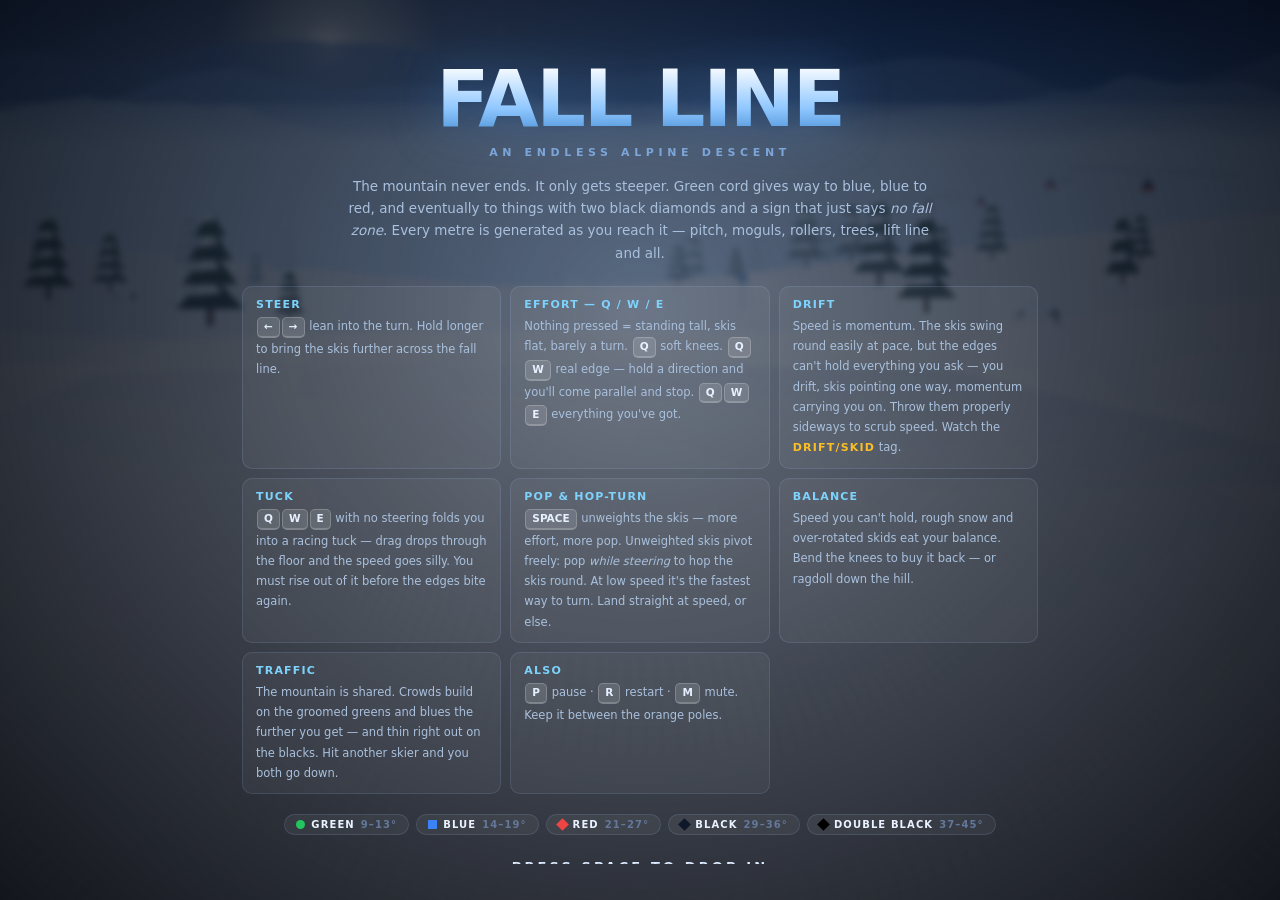
==== commit de156add: "Grip fades to half strength by 60 km/h instead of 100 Edge hold now starts degrading around 25 km/h " ====
--- a/index.html
+++ b/index.html
@@ -1112,7 +1112,7 @@
           tap of steering nudges you instead of jerking you sideways.     -- */
     const engage = (0.16 + 0.84 * Math.abs(S.edge)) * tuckMul;
     const snowGrip = lerp(1, 0.62, S.offPiste);      // powder holds an edge poorly
-    const gripSpeed = 1 - 0.5 * sstep(11, 28, sp);
+    const gripSpeed = 1 - 0.5 * sstep(7, 16.7, sp);   // full hold to ~25 km/h, halved by 60
     const gripMax = PHYS.GRIP[eff] * gN * engage * snowGrip * gripSpeed
                     * (1 - 0.5 * S.unweight);
     const need = Math.abs(vl) / Math.max(dt, 1e-4);
